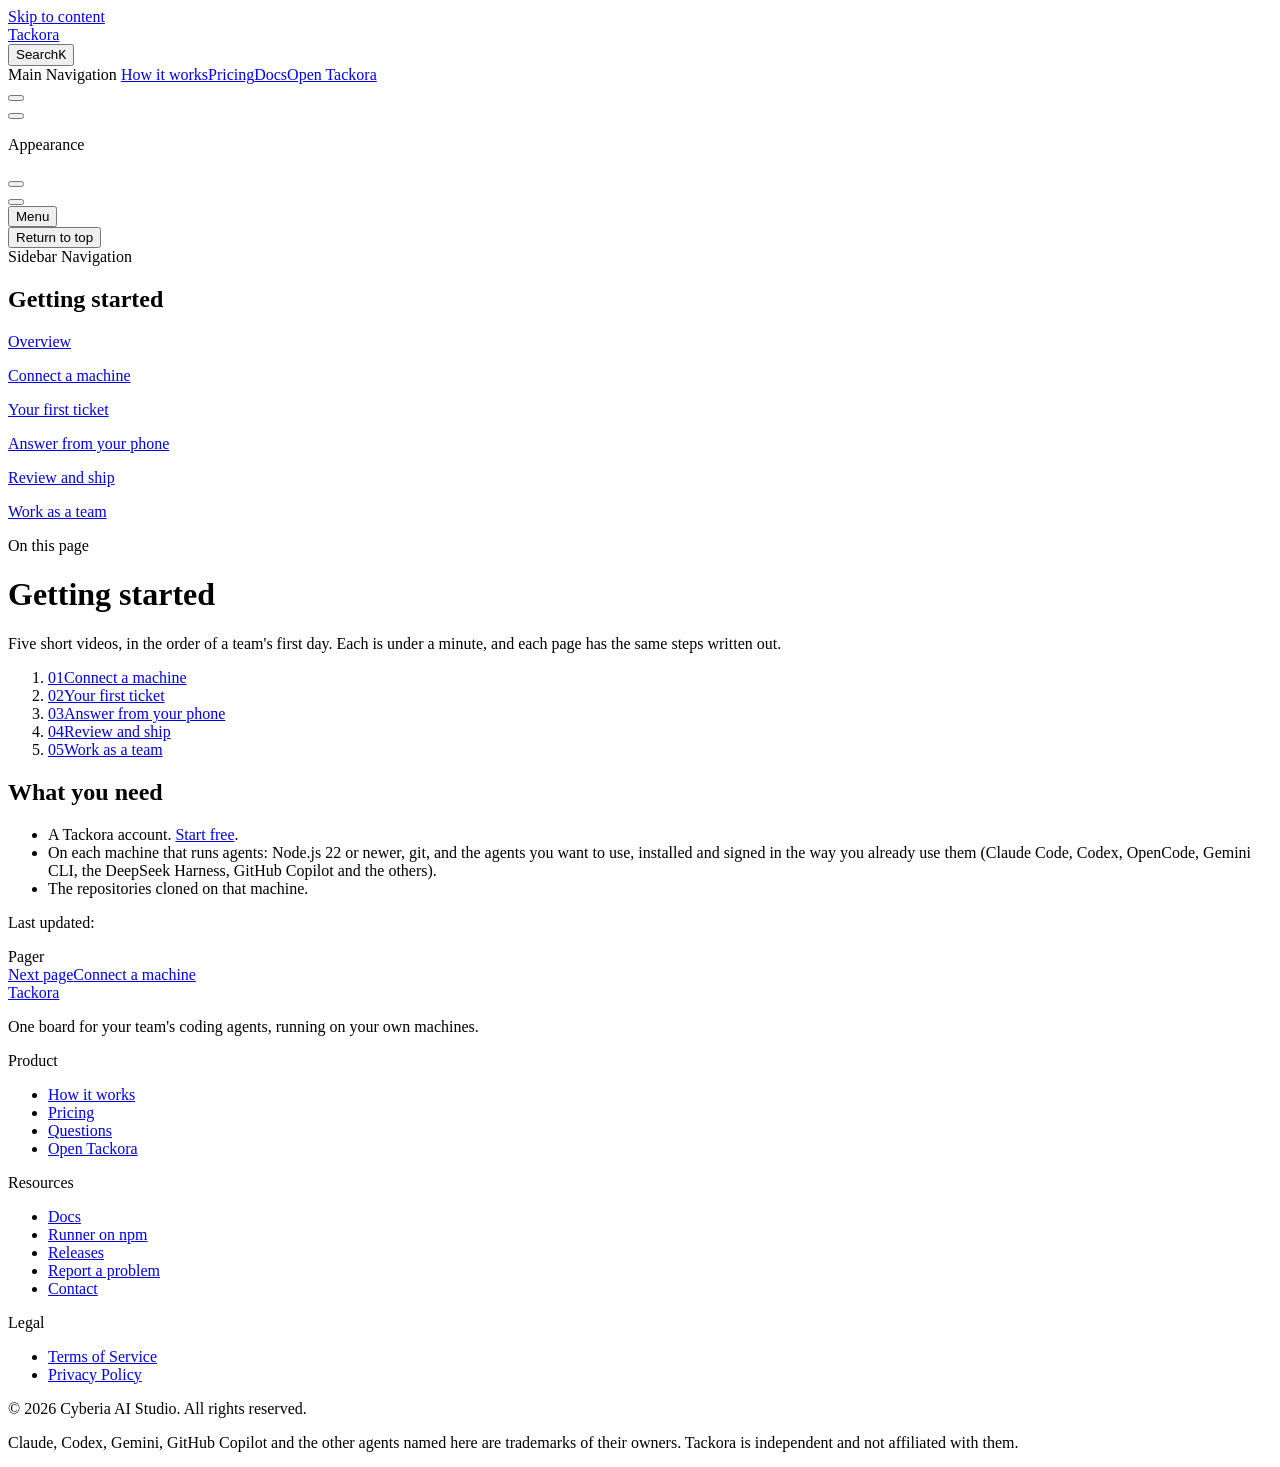
==== guide/index.html @ dfcbeba6 "Deploy website anas1412/tackora-app@27aa689578cef74e523bae3718e1c426dce9d084" ====
<!DOCTYPE html>
<html lang="en-US" dir="ltr">
  <head>
    <meta charset="utf-8">
    <meta name="viewport" content="width=device-width,initial-scale=1">
    <title>Getting started | Tackora</title>
    <meta name="description" content="Five short videos, in the order of a team's first day with Tackora.">
    <meta name="generator" content="VitePress v1.6.4">
    <link rel="preload stylesheet" href="/tackora/assets/style.CcRS1aXj.css" as="style">
    <link rel="preload stylesheet" href="/tackora/vp-icons.css" as="style">
    
    <script type="module" src="/tackora/assets/app.DSseGd0-.js"></script>
    <link rel="preload" href="/tackora/assets/inter-roman-latin.Di8DUHzh.woff2" as="font" type="font/woff2" crossorigin="">
    <link rel="modulepreload" href="/tackora/assets/chunks/theme.djiYjgVk.js">
    <link rel="modulepreload" href="/tackora/assets/chunks/framework.D4CBuebE.js">
    <link rel="modulepreload" href="/tackora/assets/guide_index.md.D-PnYkFM.lean.js">
    <link rel="icon" type="image/svg+xml" href="/tackora/logo.svg">
    <link rel="preconnect" href="https://fonts.googleapis.com">
    <link rel="preconnect" href="https://fonts.gstatic.com" crossorigin="">
    <link rel="stylesheet" href="https://fonts.googleapis.com/css2?family=Archivo:wdth,wght@62..125,400..900&amp;family=Martian+Mono:wdth,wght@75..112.5,400..500&amp;display=swap">
    <meta property="og:title" content="Tackora">
    <meta property="og:description" content="Your team's coding agents on one board: they run on your machines, and you steer them from any device.">
    <meta property="og:image" content="https://anas1412.github.io/tackora/og.png?v=tackora-2">
    <meta property="og:image:width" content="1200">
    <meta property="og:image:height" content="630">
    <meta property="og:url" content="https://anas1412.github.io/tackora/">
    <meta name="twitter:card" content="summary_large_image">
    <script id="check-dark-mode">(()=>{const e=localStorage.getItem("vitepress-theme-appearance")||"dark",a=window.matchMedia("(prefers-color-scheme: dark)").matches;(!e||e==="auto"?a:e==="dark")&&document.documentElement.classList.add("dark")})();</script>
    <script id="check-mac-os">document.documentElement.classList.toggle("mac",/Mac|iPhone|iPod|iPad/i.test(navigator.platform));</script>
  </head>
  <body>
    <div id="app"><div class="Layout" data-v-d8b57b2d><!--[--><!--]--><!--[--><span tabindex="-1" data-v-fcbfc0e0></span><a href="#VPContent" class="VPSkipLink visually-hidden" data-v-fcbfc0e0>Skip to content</a><!--]--><!----><header class="VPNav" data-v-d8b57b2d data-v-7ad780c2><div class="VPNavBar" data-v-7ad780c2 data-v-9fd4d1dd><div class="wrapper" data-v-9fd4d1dd><div class="container" data-v-9fd4d1dd><div class="title" data-v-9fd4d1dd><div class="VPNavBarTitle has-sidebar" data-v-9fd4d1dd data-v-9f43907a><a class="title" href="/tackora/" data-v-9f43907a><!--[--><!--]--><!--[--><img class="VPImage logo" src="/tackora/logo.svg" alt data-v-ab19afbb><!--]--><span data-v-9f43907a>Tackora</span><!--[--><!--]--></a></div></div><div class="content" data-v-9fd4d1dd><div class="content-body" data-v-9fd4d1dd><!--[--><!--]--><div class="VPNavBarSearch search" data-v-9fd4d1dd><!--[--><!----><div id="local-search"><button type="button" class="DocSearch DocSearch-Button" aria-label="Search"><span class="DocSearch-Button-Container"><span class="vp-icon DocSearch-Search-Icon"></span><span class="DocSearch-Button-Placeholder">Search</span></span><span class="DocSearch-Button-Keys"><kbd class="DocSearch-Button-Key"></kbd><kbd class="DocSearch-Button-Key">K</kbd></span></button></div><!--]--></div><nav aria-labelledby="main-nav-aria-label" class="VPNavBarMenu menu" data-v-9fd4d1dd data-v-afb2845e><span id="main-nav-aria-label" class="visually-hidden" data-v-afb2845e> Main Navigation </span><!--[--><!--[--><a class="VPLink link VPNavBarMenuLink" href="/tackora/#how" tabindex="0" data-v-afb2845e data-v-815115f5><!--[--><span data-v-815115f5>How it works</span><!--]--></a><!--]--><!--[--><a class="VPLink link VPNavBarMenuLink" href="/tackora/pricing" tabindex="0" data-v-afb2845e data-v-815115f5><!--[--><span data-v-815115f5>Pricing</span><!--]--></a><!--]--><!--[--><a class="VPLink link VPNavBarMenuLink active" href="/tackora/guide/" tabindex="0" data-v-afb2845e data-v-815115f5><!--[--><span data-v-815115f5>Docs</span><!--]--></a><!--]--><!--[--><a class="VPLink link vp-external-link-icon VPNavBarMenuLink" href="https://server-production-6f84.up.railway.app" target="_blank" rel="noreferrer" tabindex="0" data-v-afb2845e data-v-815115f5><!--[--><span data-v-815115f5>Open Tackora</span><!--]--></a><!--]--><!--]--></nav><!----><div class="VPNavBarAppearance appearance" data-v-9fd4d1dd data-v-3f90c1a5><button class="VPSwitch VPSwitchAppearance" type="button" role="switch" title aria-checked="true" data-v-3f90c1a5 data-v-be9742d9 data-v-b4ccac88><span class="check" data-v-b4ccac88><span class="icon" data-v-b4ccac88><!--[--><span class="vpi-sun sun" data-v-be9742d9></span><span class="vpi-moon moon" data-v-be9742d9></span><!--]--></span></span></button></div><div class="VPSocialLinks VPNavBarSocialLinks social-links" data-v-9fd4d1dd data-v-ef6192dc data-v-e71e869c><!--[--><a class="VPSocialLink no-icon" href="https://github.com/anas1412/tackora" aria-label="github" target="_blank" rel="noopener" data-v-e71e869c data-v-60a9a2d3><span class="vpi-social-github"></span></a><!--]--></div><div class="VPFlyout VPNavBarExtra extra" data-v-9fd4d1dd data-v-f953d92f data-v-bfe7971f><button type="button" class="button" aria-haspopup="true" aria-expanded="false" aria-label="extra navigation" data-v-bfe7971f><span class="vpi-more-horizontal icon" data-v-bfe7971f></span></button><div class="menu" data-v-bfe7971f><div class="VPMenu" data-v-bfe7971f data-v-20ed86d6><!----><!--[--><!--[--><!----><div class="group" data-v-f953d92f><div class="item appearance" data-v-f953d92f><p class="label" data-v-f953d92f>Appearance</p><div class="appearance-action" data-v-f953d92f><button class="VPSwitch VPSwitchAppearance" type="button" role="switch" title aria-checked="true" data-v-f953d92f data-v-be9742d9 data-v-b4ccac88><span class="check" data-v-b4ccac88><span class="icon" data-v-b4ccac88><!--[--><span class="vpi-sun sun" data-v-be9742d9></span><span class="vpi-moon moon" data-v-be9742d9></span><!--]--></span></span></button></div></div></div><div class="group" data-v-f953d92f><div class="item social-links" data-v-f953d92f><div class="VPSocialLinks social-links-list" data-v-f953d92f data-v-e71e869c><!--[--><a class="VPSocialLink no-icon" href="https://github.com/anas1412/tackora" aria-label="github" target="_blank" rel="noopener" data-v-e71e869c data-v-60a9a2d3><span class="vpi-social-github"></span></a><!--]--></div></div></div><!--]--><!--]--></div></div></div><!--[--><!--]--><button type="button" class="VPNavBarHamburger hamburger" aria-label="mobile navigation" aria-expanded="false" aria-controls="VPNavScreen" data-v-9fd4d1dd data-v-6bee1efd><span class="container" data-v-6bee1efd><span class="top" data-v-6bee1efd></span><span class="middle" data-v-6bee1efd></span><span class="bottom" data-v-6bee1efd></span></span></button></div></div></div></div><div class="divider" data-v-9fd4d1dd><div class="divider-line" data-v-9fd4d1dd></div></div></div><!----></header><div class="VPLocalNav has-sidebar empty" data-v-d8b57b2d data-v-2488c25a><div class="container" data-v-2488c25a><button class="menu" aria-expanded="false" aria-controls="VPSidebarNav" data-v-2488c25a><span class="vpi-align-left menu-icon" data-v-2488c25a></span><span class="menu-text" data-v-2488c25a>Menu</span></button><div class="VPLocalNavOutlineDropdown" style="--vp-vh:0px;" data-v-2488c25a data-v-6b867909><button data-v-6b867909>Return to top</button><!----></div></div></div><aside class="VPSidebar" data-v-d8b57b2d data-v-42c4c606><div class="curtain" data-v-42c4c606></div><nav class="nav" id="VPSidebarNav" aria-labelledby="sidebar-aria-label" tabindex="-1" data-v-42c4c606><span class="visually-hidden" id="sidebar-aria-label" data-v-42c4c606> Sidebar Navigation </span><!--[--><!--]--><!--[--><div class="no-transition group" data-v-51288d80><section class="VPSidebarItem level-0 has-active" data-v-51288d80 data-v-0009425e><div class="item" role="button" tabindex="0" data-v-0009425e><div class="indicator" data-v-0009425e></div><h2 class="text" data-v-0009425e>Getting started</h2><!----></div><div class="items" data-v-0009425e><!--[--><div class="VPSidebarItem level-1 is-link" data-v-0009425e><div class="item" data-v-0009425e><div class="indicator" data-v-0009425e></div><a class="VPLink link link" href="/tackora/guide/" data-v-0009425e><!--[--><p class="text" data-v-0009425e>Overview</p><!--]--></a><!----></div><!----></div><div class="VPSidebarItem level-1 is-link" data-v-0009425e><div class="item" data-v-0009425e><div class="indicator" data-v-0009425e></div><a class="VPLink link link" href="/tackora/guide/connect-a-machine" data-v-0009425e><!--[--><p class="text" data-v-0009425e>Connect a machine</p><!--]--></a><!----></div><!----></div><div class="VPSidebarItem level-1 is-link" data-v-0009425e><div class="item" data-v-0009425e><div class="indicator" data-v-0009425e></div><a class="VPLink link link" href="/tackora/guide/your-first-ticket" data-v-0009425e><!--[--><p class="text" data-v-0009425e>Your first ticket</p><!--]--></a><!----></div><!----></div><div class="VPSidebarItem level-1 is-link" data-v-0009425e><div class="item" data-v-0009425e><div class="indicator" data-v-0009425e></div><a class="VPLink link link" href="/tackora/guide/answer-from-your-phone" data-v-0009425e><!--[--><p class="text" data-v-0009425e>Answer from your phone</p><!--]--></a><!----></div><!----></div><div class="VPSidebarItem level-1 is-link" data-v-0009425e><div class="item" data-v-0009425e><div class="indicator" data-v-0009425e></div><a class="VPLink link link" href="/tackora/guide/review-and-ship" data-v-0009425e><!--[--><p class="text" data-v-0009425e>Review and ship</p><!--]--></a><!----></div><!----></div><div class="VPSidebarItem level-1 is-link" data-v-0009425e><div class="item" data-v-0009425e><div class="indicator" data-v-0009425e></div><a class="VPLink link link" href="/tackora/guide/work-as-a-team" data-v-0009425e><!--[--><p class="text" data-v-0009425e>Work as a team</p><!--]--></a><!----></div><!----></div><!--]--></div></section></div><!--]--><!--[--><!--]--></nav></aside><div class="VPContent has-sidebar" id="VPContent" data-v-d8b57b2d data-v-9a6c75ad><div class="VPDoc has-sidebar has-aside" data-v-9a6c75ad data-v-e6f2a212><!--[--><!--]--><div class="container" data-v-e6f2a212><div class="aside" data-v-e6f2a212><div class="aside-curtain" data-v-e6f2a212></div><div class="aside-container" data-v-e6f2a212><div class="aside-content" data-v-e6f2a212><div class="VPDocAside" data-v-e6f2a212 data-v-cb998dce><!--[--><!--]--><!--[--><!--]--><nav aria-labelledby="doc-outline-aria-label" class="VPDocAsideOutline" data-v-cb998dce data-v-f610f197><div class="content" data-v-f610f197><div class="outline-marker" data-v-f610f197></div><div aria-level="2" class="outline-title" id="doc-outline-aria-label" role="heading" data-v-f610f197>On this page</div><ul class="VPDocOutlineItem root" data-v-f610f197 data-v-53c99d69><!--[--><!--]--></ul></div></nav><!--[--><!--]--><div class="spacer" data-v-cb998dce></div><!--[--><!--]--><!----><!--[--><!--]--><!--[--><!--]--></div></div></div></div><div class="content" data-v-e6f2a212><div class="content-container" data-v-e6f2a212><!--[--><!--]--><main class="main" data-v-e6f2a212><div style="position:relative;" class="vp-doc _tackora_guide_" data-v-e6f2a212><div><h1 id="getting-started" tabindex="-1">Getting started <a class="header-anchor" href="#getting-started" aria-label="Permalink to &quot;Getting started&quot;">​</a></h1><p>Five short videos, in the order of a team&#39;s first day. Each is under a minute, and each page has the same steps written out.</p><ol class="grid" data-v-5805a785><!--[--><li data-v-5805a785><a href="/tackora/guide/connect-a-machine" class="card" data-v-5805a785><span class="thumb" data-v-5805a785><img src="/tackora/videos/tutorial-01.jpg" alt="" loading="lazy" data-v-5805a785></span><span class="n" data-v-5805a785>01</span><span class="title" data-v-5805a785>Connect a machine</span></a></li><li data-v-5805a785><a href="/tackora/guide/your-first-ticket" class="card" data-v-5805a785><span class="thumb" data-v-5805a785><img src="/tackora/videos/tutorial-02.jpg" alt="" loading="lazy" data-v-5805a785></span><span class="n" data-v-5805a785>02</span><span class="title" data-v-5805a785>Your first ticket</span></a></li><li data-v-5805a785><a href="/tackora/guide/answer-from-your-phone" class="card" data-v-5805a785><span class="thumb" data-v-5805a785><img src="/tackora/videos/tutorial-03.jpg" alt="" loading="lazy" data-v-5805a785></span><span class="n" data-v-5805a785>03</span><span class="title" data-v-5805a785>Answer from your phone</span></a></li><li data-v-5805a785><a href="/tackora/guide/review-and-ship" class="card" data-v-5805a785><span class="thumb" data-v-5805a785><img src="/tackora/videos/tutorial-04.jpg" alt="" loading="lazy" data-v-5805a785></span><span class="n" data-v-5805a785>04</span><span class="title" data-v-5805a785>Review and ship</span></a></li><li data-v-5805a785><a href="/tackora/guide/work-as-a-team" class="card" data-v-5805a785><span class="thumb" data-v-5805a785><img src="/tackora/videos/tutorial-05.jpg" alt="" loading="lazy" data-v-5805a785></span><span class="n" data-v-5805a785>05</span><span class="title" data-v-5805a785>Work as a team</span></a></li><!--]--></ol><h2 id="what-you-need" tabindex="-1">What you need <a class="header-anchor" href="#what-you-need" aria-label="Permalink to &quot;What you need&quot;">​</a></h2><ul><li>A Tackora account. <a href="https://server-production-6f84.up.railway.app" target="_blank" rel="noreferrer">Start free</a>.</li><li>On each machine that runs agents: Node.js 22 or newer, git, and the agents you want to use, installed and signed in the way you already use them (Claude Code, Codex, OpenCode, Gemini CLI, the DeepSeek Harness, GitHub Copilot and the others).</li><li>The repositories cloned on that machine.</li></ul></div></div></main><footer class="VPDocFooter" data-v-e6f2a212 data-v-1bcd8184><!--[--><!--]--><div class="edit-info" data-v-1bcd8184><!----><div class="last-updated" data-v-1bcd8184><p class="VPLastUpdated" data-v-1bcd8184 data-v-1bb0c8a8>Last updated: <time datetime="2026-10-01T21:26:22.000Z" data-v-1bb0c8a8></time></p></div></div><nav class="prev-next" aria-labelledby="doc-footer-aria-label" data-v-1bcd8184><span class="visually-hidden" id="doc-footer-aria-label" data-v-1bcd8184>Pager</span><div class="pager" data-v-1bcd8184><!----></div><div class="pager" data-v-1bcd8184><a class="VPLink link pager-link next" href="/tackora/guide/connect-a-machine" data-v-1bcd8184><!--[--><span class="desc" data-v-1bcd8184>Next page</span><span class="title" data-v-1bcd8184>Connect a machine</span><!--]--></a></div></nav></footer><!--[--><!--]--></div></div></div><!--[--><!--]--></div></div><!----><!--[--><footer class="site-footer" data-v-57097694><div class="inner" data-v-57097694><div class="brand" data-v-57097694><a href="/tackora/" class="mark" data-v-57097694><img src="/tackora/logo.svg" alt="" data-v-57097694>Tackora</a><p data-v-57097694>One board for your team&#39;s coding agents, running on your own machines.</p></div><!--[--><nav aria-label="Product" data-v-57097694><p class="col-title" data-v-57097694>Product</p><ul data-v-57097694><!--[--><li data-v-57097694><a href="/tackora/#how" data-v-57097694>How it works</a></li><li data-v-57097694><a href="/tackora/pricing" data-v-57097694>Pricing</a></li><li data-v-57097694><a href="/tackora/#faq" data-v-57097694>Questions</a></li><li data-v-57097694><a href="https://server-production-6f84.up.railway.app" data-v-57097694>Open Tackora</a></li><!--]--></ul></nav><nav aria-label="Resources" data-v-57097694><p class="col-title" data-v-57097694>Resources</p><ul data-v-57097694><!--[--><li data-v-57097694><a href="/tackora/guide/" data-v-57097694>Docs</a></li><li data-v-57097694><a href="https://www.npmjs.com/package/tackora" data-v-57097694>Runner on npm</a></li><li data-v-57097694><a href="https://github.com/anas1412/tackora/releases" data-v-57097694>Releases</a></li><li data-v-57097694><a href="https://github.com/anas1412/tackora/issues" data-v-57097694>Report a problem</a></li><li data-v-57097694><a href="mailto:anas.bassoumi@gmail.com" data-v-57097694>Contact</a></li><!--]--></ul></nav><nav aria-label="Legal" data-v-57097694><p class="col-title" data-v-57097694>Legal</p><ul data-v-57097694><!--[--><li data-v-57097694><a href="/tackora/terms" data-v-57097694>Terms of Service</a></li><li data-v-57097694><a href="/tackora/privacy" data-v-57097694>Privacy Policy</a></li><!--]--></ul></nav><!--]--></div><div class="base" data-v-57097694><p data-v-57097694>© 2026 Cyberia AI Studio. All rights reserved.</p><p data-v-57097694>Claude, Codex, Gemini, GitHub Copilot and the other agents named here are trademarks of their owners. Tackora is independent and not affiliated with them.</p></div></footer><!--]--></div></div>
    <script>window.__VP_HASH_MAP__=JSON.parse("{\"guide_answer-from-your-phone.md\":\"BXOqS5GV\",\"guide_connect-a-machine.md\":\"BmU5PNQI\",\"guide_index.md\":\"D-PnYkFM\",\"guide_review-and-ship.md\":\"DNhOoxtt\",\"guide_work-as-a-team.md\":\"B-E5Or2U\",\"guide_your-first-ticket.md\":\"d8RbWpAM\",\"index.md\":\"gL1BYk1f\",\"pricing.md\":\"D3zvXdRy\",\"privacy.md\":\"_g6pRQpO\",\"terms.md\":\"1ncznizW\"}");window.__VP_SITE_DATA__=JSON.parse("{\"lang\":\"en-US\",\"dir\":\"ltr\",\"title\":\"Tackora\",\"description\":\"Your team's coding agents on one board: they run on your machines, and you steer them from any device.\",\"base\":\"/tackora/\",\"head\":[],\"router\":{\"prefetchLinks\":true},\"appearance\":\"dark\",\"themeConfig\":{\"logo\":\"/logo.svg\",\"nav\":[{\"text\":\"How it works\",\"link\":\"/#how\"},{\"text\":\"Pricing\",\"link\":\"/pricing\"},{\"text\":\"Docs\",\"link\":\"/guide/\",\"activeMatch\":\"/guide/\"},{\"text\":\"Open Tackora\",\"link\":\"https://server-production-6f84.up.railway.app\"}],\"sidebar\":{\"/guide/\":[{\"text\":\"Getting started\",\"items\":[{\"text\":\"Overview\",\"link\":\"/guide/\"},{\"text\":\"Connect a machine\",\"link\":\"/guide/connect-a-machine\"},{\"text\":\"Your first ticket\",\"link\":\"/guide/your-first-ticket\"},{\"text\":\"Answer from your phone\",\"link\":\"/guide/answer-from-your-phone\"},{\"text\":\"Review and ship\",\"link\":\"/guide/review-and-ship\"},{\"text\":\"Work as a team\",\"link\":\"/guide/work-as-a-team\"}]}]},\"socialLinks\":[{\"icon\":\"github\",\"link\":\"https://github.com/anas1412/tackora\"}],\"search\":{\"provider\":\"local\"}},\"locales\":{},\"scrollOffset\":134,\"cleanUrls\":true}");</script>
    
  </body>
</html>
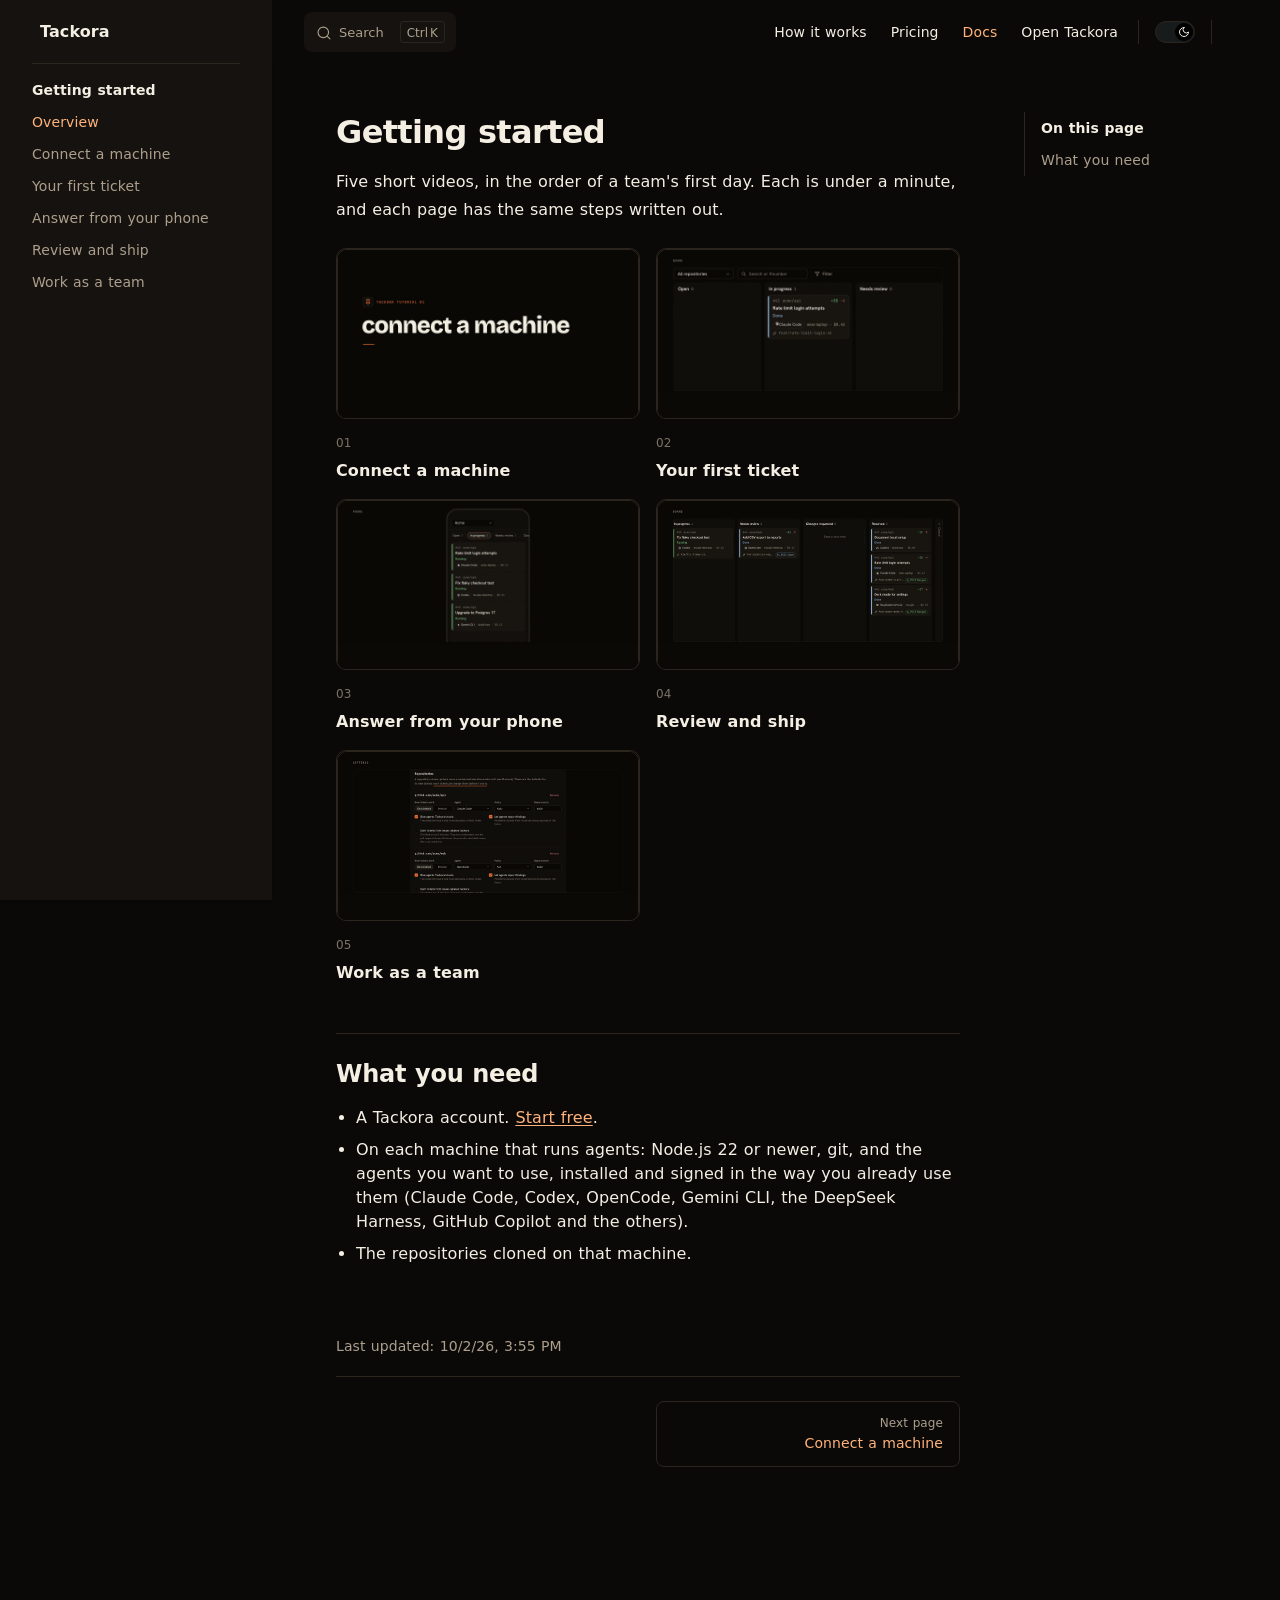
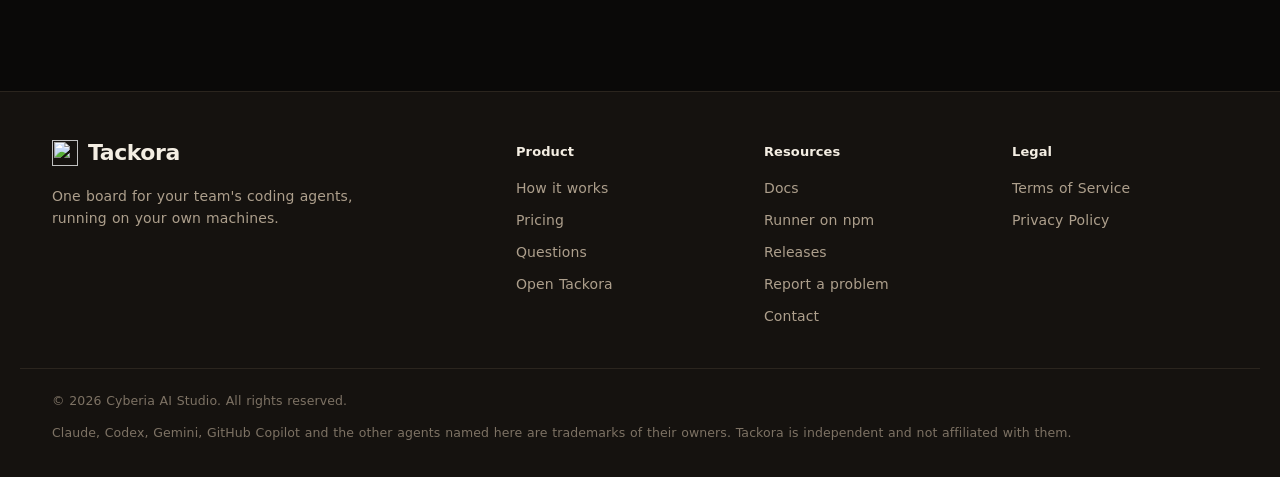
==== commit 3d90529e: "Deploy website anas1412/tackora-app@98311ece1370cd5d3ef3c99f70d345e4f3fbccdc" ====
--- a/guide/index.html
+++ b/guide/index.html
@@ -6,31 +6,31 @@
     <title>Getting started | Tackora</title>
     <meta name="description" content="Five short videos, in the order of a team's first day with Tackora.">
     <meta name="generator" content="VitePress v1.6.4">
-    <link rel="preload stylesheet" href="/tackora/assets/style.CcRS1aXj.css" as="style">
-    <link rel="preload stylesheet" href="/tackora/vp-icons.css" as="style">
+    <link rel="preload stylesheet" href="/assets/style.C6puS8rH.css" as="style">
+    <link rel="preload stylesheet" href="/vp-icons.css" as="style">
     
-    <script type="module" src="/tackora/assets/app.DSseGd0-.js"></script>
-    <link rel="preload" href="/tackora/assets/inter-roman-latin.Di8DUHzh.woff2" as="font" type="font/woff2" crossorigin="">
-    <link rel="modulepreload" href="/tackora/assets/chunks/theme.djiYjgVk.js">
-    <link rel="modulepreload" href="/tackora/assets/chunks/framework.D4CBuebE.js">
-    <link rel="modulepreload" href="/tackora/assets/guide_index.md.D-PnYkFM.lean.js">
-    <link rel="icon" type="image/svg+xml" href="/tackora/logo.svg">
+    <script type="module" src="/assets/app.BllyU_TS.js"></script>
+    <link rel="preload" href="/assets/inter-roman-latin.Di8DUHzh.woff2" as="font" type="font/woff2" crossorigin="">
+    <link rel="modulepreload" href="/assets/chunks/theme.QdN9Nldn.js">
+    <link rel="modulepreload" href="/assets/chunks/framework.Dx82uCjM.js">
+    <link rel="modulepreload" href="/assets/guide_index.md.B3Ezaj6h.lean.js">
+    <link rel="icon" type="image/svg+xml" href="/logo.svg">
     <link rel="preconnect" href="https://fonts.googleapis.com">
     <link rel="preconnect" href="https://fonts.gstatic.com" crossorigin="">
     <link rel="stylesheet" href="https://fonts.googleapis.com/css2?family=Archivo:wdth,wght@62..125,400..900&amp;family=Martian+Mono:wdth,wght@75..112.5,400..500&amp;display=swap">
     <meta property="og:title" content="Tackora">
     <meta property="og:description" content="Your team's coding agents on one board: they run on your machines, and you steer them from any device.">
-    <meta property="og:image" content="https://anas1412.github.io/tackora/og.png?v=tackora-2">
+    <meta property="og:image" content="https://server-production-6f84.up.railway.app/og.png?v=tackora-2">
     <meta property="og:image:width" content="1200">
     <meta property="og:image:height" content="630">
-    <meta property="og:url" content="https://anas1412.github.io/tackora/">
+    <meta property="og:url" content="https://server-production-6f84.up.railway.app/">
     <meta name="twitter:card" content="summary_large_image">
     <script id="check-dark-mode">(()=>{const e=localStorage.getItem("vitepress-theme-appearance")||"dark",a=window.matchMedia("(prefers-color-scheme: dark)").matches;(!e||e==="auto"?a:e==="dark")&&document.documentElement.classList.add("dark")})();</script>
     <script id="check-mac-os">document.documentElement.classList.toggle("mac",/Mac|iPhone|iPod|iPad/i.test(navigator.platform));</script>
   </head>
   <body>
-    <div id="app"><div class="Layout" data-v-d8b57b2d><!--[--><!--]--><!--[--><span tabindex="-1" data-v-fcbfc0e0></span><a href="#VPContent" class="VPSkipLink visually-hidden" data-v-fcbfc0e0>Skip to content</a><!--]--><!----><header class="VPNav" data-v-d8b57b2d data-v-7ad780c2><div class="VPNavBar" data-v-7ad780c2 data-v-9fd4d1dd><div class="wrapper" data-v-9fd4d1dd><div class="container" data-v-9fd4d1dd><div class="title" data-v-9fd4d1dd><div class="VPNavBarTitle has-sidebar" data-v-9fd4d1dd data-v-9f43907a><a class="title" href="/tackora/" data-v-9f43907a><!--[--><!--]--><!--[--><img class="VPImage logo" src="/tackora/logo.svg" alt data-v-ab19afbb><!--]--><span data-v-9f43907a>Tackora</span><!--[--><!--]--></a></div></div><div class="content" data-v-9fd4d1dd><div class="content-body" data-v-9fd4d1dd><!--[--><!--]--><div class="VPNavBarSearch search" data-v-9fd4d1dd><!--[--><!----><div id="local-search"><button type="button" class="DocSearch DocSearch-Button" aria-label="Search"><span class="DocSearch-Button-Container"><span class="vp-icon DocSearch-Search-Icon"></span><span class="DocSearch-Button-Placeholder">Search</span></span><span class="DocSearch-Button-Keys"><kbd class="DocSearch-Button-Key"></kbd><kbd class="DocSearch-Button-Key">K</kbd></span></button></div><!--]--></div><nav aria-labelledby="main-nav-aria-label" class="VPNavBarMenu menu" data-v-9fd4d1dd data-v-afb2845e><span id="main-nav-aria-label" class="visually-hidden" data-v-afb2845e> Main Navigation </span><!--[--><!--[--><a class="VPLink link VPNavBarMenuLink" href="/tackora/#how" tabindex="0" data-v-afb2845e data-v-815115f5><!--[--><span data-v-815115f5>How it works</span><!--]--></a><!--]--><!--[--><a class="VPLink link VPNavBarMenuLink" href="/tackora/pricing" tabindex="0" data-v-afb2845e data-v-815115f5><!--[--><span data-v-815115f5>Pricing</span><!--]--></a><!--]--><!--[--><a class="VPLink link VPNavBarMenuLink active" href="/tackora/guide/" tabindex="0" data-v-afb2845e data-v-815115f5><!--[--><span data-v-815115f5>Docs</span><!--]--></a><!--]--><!--[--><a class="VPLink link vp-external-link-icon VPNavBarMenuLink" href="https://server-production-6f84.up.railway.app" target="_blank" rel="noreferrer" tabindex="0" data-v-afb2845e data-v-815115f5><!--[--><span data-v-815115f5>Open Tackora</span><!--]--></a><!--]--><!--]--></nav><!----><div class="VPNavBarAppearance appearance" data-v-9fd4d1dd data-v-3f90c1a5><button class="VPSwitch VPSwitchAppearance" type="button" role="switch" title aria-checked="true" data-v-3f90c1a5 data-v-be9742d9 data-v-b4ccac88><span class="check" data-v-b4ccac88><span class="icon" data-v-b4ccac88><!--[--><span class="vpi-sun sun" data-v-be9742d9></span><span class="vpi-moon moon" data-v-be9742d9></span><!--]--></span></span></button></div><div class="VPSocialLinks VPNavBarSocialLinks social-links" data-v-9fd4d1dd data-v-ef6192dc data-v-e71e869c><!--[--><a class="VPSocialLink no-icon" href="https://github.com/anas1412/tackora" aria-label="github" target="_blank" rel="noopener" data-v-e71e869c data-v-60a9a2d3><span class="vpi-social-github"></span></a><!--]--></div><div class="VPFlyout VPNavBarExtra extra" data-v-9fd4d1dd data-v-f953d92f data-v-bfe7971f><button type="button" class="button" aria-haspopup="true" aria-expanded="false" aria-label="extra navigation" data-v-bfe7971f><span class="vpi-more-horizontal icon" data-v-bfe7971f></span></button><div class="menu" data-v-bfe7971f><div class="VPMenu" data-v-bfe7971f data-v-20ed86d6><!----><!--[--><!--[--><!----><div class="group" data-v-f953d92f><div class="item appearance" data-v-f953d92f><p class="label" data-v-f953d92f>Appearance</p><div class="appearance-action" data-v-f953d92f><button class="VPSwitch VPSwitchAppearance" type="button" role="switch" title aria-checked="true" data-v-f953d92f data-v-be9742d9 data-v-b4ccac88><span class="check" data-v-b4ccac88><span class="icon" data-v-b4ccac88><!--[--><span class="vpi-sun sun" data-v-be9742d9></span><span class="vpi-moon moon" data-v-be9742d9></span><!--]--></span></span></button></div></div></div><div class="group" data-v-f953d92f><div class="item social-links" data-v-f953d92f><div class="VPSocialLinks social-links-list" data-v-f953d92f data-v-e71e869c><!--[--><a class="VPSocialLink no-icon" href="https://github.com/anas1412/tackora" aria-label="github" target="_blank" rel="noopener" data-v-e71e869c data-v-60a9a2d3><span class="vpi-social-github"></span></a><!--]--></div></div></div><!--]--><!--]--></div></div></div><!--[--><!--]--><button type="button" class="VPNavBarHamburger hamburger" aria-label="mobile navigation" aria-expanded="false" aria-controls="VPNavScreen" data-v-9fd4d1dd data-v-6bee1efd><span class="container" data-v-6bee1efd><span class="top" data-v-6bee1efd></span><span class="middle" data-v-6bee1efd></span><span class="bottom" data-v-6bee1efd></span></span></button></div></div></div></div><div class="divider" data-v-9fd4d1dd><div class="divider-line" data-v-9fd4d1dd></div></div></div><!----></header><div class="VPLocalNav has-sidebar empty" data-v-d8b57b2d data-v-2488c25a><div class="container" data-v-2488c25a><button class="menu" aria-expanded="false" aria-controls="VPSidebarNav" data-v-2488c25a><span class="vpi-align-left menu-icon" data-v-2488c25a></span><span class="menu-text" data-v-2488c25a>Menu</span></button><div class="VPLocalNavOutlineDropdown" style="--vp-vh:0px;" data-v-2488c25a data-v-6b867909><button data-v-6b867909>Return to top</button><!----></div></div></div><aside class="VPSidebar" data-v-d8b57b2d data-v-42c4c606><div class="curtain" data-v-42c4c606></div><nav class="nav" id="VPSidebarNav" aria-labelledby="sidebar-aria-label" tabindex="-1" data-v-42c4c606><span class="visually-hidden" id="sidebar-aria-label" data-v-42c4c606> Sidebar Navigation </span><!--[--><!--]--><!--[--><div class="no-transition group" data-v-51288d80><section class="VPSidebarItem level-0 has-active" data-v-51288d80 data-v-0009425e><div class="item" role="button" tabindex="0" data-v-0009425e><div class="indicator" data-v-0009425e></div><h2 class="text" data-v-0009425e>Getting started</h2><!----></div><div class="items" data-v-0009425e><!--[--><div class="VPSidebarItem level-1 is-link" data-v-0009425e><div class="item" data-v-0009425e><div class="indicator" data-v-0009425e></div><a class="VPLink link link" href="/tackora/guide/" data-v-0009425e><!--[--><p class="text" data-v-0009425e>Overview</p><!--]--></a><!----></div><!----></div><div class="VPSidebarItem level-1 is-link" data-v-0009425e><div class="item" data-v-0009425e><div class="indicator" data-v-0009425e></div><a class="VPLink link link" href="/tackora/guide/connect-a-machine" data-v-0009425e><!--[--><p class="text" data-v-0009425e>Connect a machine</p><!--]--></a><!----></div><!----></div><div class="VPSidebarItem level-1 is-link" data-v-0009425e><div class="item" data-v-0009425e><div class="indicator" data-v-0009425e></div><a class="VPLink link link" href="/tackora/guide/your-first-ticket" data-v-0009425e><!--[--><p class="text" data-v-0009425e>Your first ticket</p><!--]--></a><!----></div><!----></div><div class="VPSidebarItem level-1 is-link" data-v-0009425e><div class="item" data-v-0009425e><div class="indicator" data-v-0009425e></div><a class="VPLink link link" href="/tackora/guide/answer-from-your-phone" data-v-0009425e><!--[--><p class="text" data-v-0009425e>Answer from your phone</p><!--]--></a><!----></div><!----></div><div class="VPSidebarItem level-1 is-link" data-v-0009425e><div class="item" data-v-0009425e><div class="indicator" data-v-0009425e></div><a class="VPLink link link" href="/tackora/guide/review-and-ship" data-v-0009425e><!--[--><p class="text" data-v-0009425e>Review and ship</p><!--]--></a><!----></div><!----></div><div class="VPSidebarItem level-1 is-link" data-v-0009425e><div class="item" data-v-0009425e><div class="indicator" data-v-0009425e></div><a class="VPLink link link" href="/tackora/guide/work-as-a-team" data-v-0009425e><!--[--><p class="text" data-v-0009425e>Work as a team</p><!--]--></a><!----></div><!----></div><!--]--></div></section></div><!--]--><!--[--><!--]--></nav></aside><div class="VPContent has-sidebar" id="VPContent" data-v-d8b57b2d data-v-9a6c75ad><div class="VPDoc has-sidebar has-aside" data-v-9a6c75ad data-v-e6f2a212><!--[--><!--]--><div class="container" data-v-e6f2a212><div class="aside" data-v-e6f2a212><div class="aside-curtain" data-v-e6f2a212></div><div class="aside-container" data-v-e6f2a212><div class="aside-content" data-v-e6f2a212><div class="VPDocAside" data-v-e6f2a212 data-v-cb998dce><!--[--><!--]--><!--[--><!--]--><nav aria-labelledby="doc-outline-aria-label" class="VPDocAsideOutline" data-v-cb998dce data-v-f610f197><div class="content" data-v-f610f197><div class="outline-marker" data-v-f610f197></div><div aria-level="2" class="outline-title" id="doc-outline-aria-label" role="heading" data-v-f610f197>On this page</div><ul class="VPDocOutlineItem root" data-v-f610f197 data-v-53c99d69><!--[--><!--]--></ul></div></nav><!--[--><!--]--><div class="spacer" data-v-cb998dce></div><!--[--><!--]--><!----><!--[--><!--]--><!--[--><!--]--></div></div></div></div><div class="content" data-v-e6f2a212><div class="content-container" data-v-e6f2a212><!--[--><!--]--><main class="main" data-v-e6f2a212><div style="position:relative;" class="vp-doc _tackora_guide_" data-v-e6f2a212><div><h1 id="getting-started" tabindex="-1">Getting started <a class="header-anchor" href="#getting-started" aria-label="Permalink to &quot;Getting started&quot;">​</a></h1><p>Five short videos, in the order of a team&#39;s first day. Each is under a minute, and each page has the same steps written out.</p><ol class="grid" data-v-5805a785><!--[--><li data-v-5805a785><a href="/tackora/guide/connect-a-machine" class="card" data-v-5805a785><span class="thumb" data-v-5805a785><img src="/tackora/videos/tutorial-01.jpg" alt="" loading="lazy" data-v-5805a785></span><span class="n" data-v-5805a785>01</span><span class="title" data-v-5805a785>Connect a machine</span></a></li><li data-v-5805a785><a href="/tackora/guide/your-first-ticket" class="card" data-v-5805a785><span class="thumb" data-v-5805a785><img src="/tackora/videos/tutorial-02.jpg" alt="" loading="lazy" data-v-5805a785></span><span class="n" data-v-5805a785>02</span><span class="title" data-v-5805a785>Your first ticket</span></a></li><li data-v-5805a785><a href="/tackora/guide/answer-from-your-phone" class="card" data-v-5805a785><span class="thumb" data-v-5805a785><img src="/tackora/videos/tutorial-03.jpg" alt="" loading="lazy" data-v-5805a785></span><span class="n" data-v-5805a785>03</span><span class="title" data-v-5805a785>Answer from your phone</span></a></li><li data-v-5805a785><a href="/tackora/guide/review-and-ship" class="card" data-v-5805a785><span class="thumb" data-v-5805a785><img src="/tackora/videos/tutorial-04.jpg" alt="" loading="lazy" data-v-5805a785></span><span class="n" data-v-5805a785>04</span><span class="title" data-v-5805a785>Review and ship</span></a></li><li data-v-5805a785><a href="/tackora/guide/work-as-a-team" class="card" data-v-5805a785><span class="thumb" data-v-5805a785><img src="/tackora/videos/tutorial-05.jpg" alt="" loading="lazy" data-v-5805a785></span><span class="n" data-v-5805a785>05</span><span class="title" data-v-5805a785>Work as a team</span></a></li><!--]--></ol><h2 id="what-you-need" tabindex="-1">What you need <a class="header-anchor" href="#what-you-need" aria-label="Permalink to &quot;What you need&quot;">​</a></h2><ul><li>A Tackora account. <a href="https://server-production-6f84.up.railway.app" target="_blank" rel="noreferrer">Start free</a>.</li><li>On each machine that runs agents: Node.js 22 or newer, git, and the agents you want to use, installed and signed in the way you already use them (Claude Code, Codex, OpenCode, Gemini CLI, the DeepSeek Harness, GitHub Copilot and the others).</li><li>The repositories cloned on that machine.</li></ul></div></div></main><footer class="VPDocFooter" data-v-e6f2a212 data-v-1bcd8184><!--[--><!--]--><div class="edit-info" data-v-1bcd8184><!----><div class="last-updated" data-v-1bcd8184><p class="VPLastUpdated" data-v-1bcd8184 data-v-1bb0c8a8>Last updated: <time datetime="2026-10-01T21:26:22.000Z" data-v-1bb0c8a8></time></p></div></div><nav class="prev-next" aria-labelledby="doc-footer-aria-label" data-v-1bcd8184><span class="visually-hidden" id="doc-footer-aria-label" data-v-1bcd8184>Pager</span><div class="pager" data-v-1bcd8184><!----></div><div class="pager" data-v-1bcd8184><a class="VPLink link pager-link next" href="/tackora/guide/connect-a-machine" data-v-1bcd8184><!--[--><span class="desc" data-v-1bcd8184>Next page</span><span class="title" data-v-1bcd8184>Connect a machine</span><!--]--></a></div></nav></footer><!--[--><!--]--></div></div></div><!--[--><!--]--></div></div><!----><!--[--><footer class="site-footer" data-v-57097694><div class="inner" data-v-57097694><div class="brand" data-v-57097694><a href="/tackora/" class="mark" data-v-57097694><img src="/tackora/logo.svg" alt="" data-v-57097694>Tackora</a><p data-v-57097694>One board for your team&#39;s coding agents, running on your own machines.</p></div><!--[--><nav aria-label="Product" data-v-57097694><p class="col-title" data-v-57097694>Product</p><ul data-v-57097694><!--[--><li data-v-57097694><a href="/tackora/#how" data-v-57097694>How it works</a></li><li data-v-57097694><a href="/tackora/pricing" data-v-57097694>Pricing</a></li><li data-v-57097694><a href="/tackora/#faq" data-v-57097694>Questions</a></li><li data-v-57097694><a href="https://server-production-6f84.up.railway.app" data-v-57097694>Open Tackora</a></li><!--]--></ul></nav><nav aria-label="Resources" data-v-57097694><p class="col-title" data-v-57097694>Resources</p><ul data-v-57097694><!--[--><li data-v-57097694><a href="/tackora/guide/" data-v-57097694>Docs</a></li><li data-v-57097694><a href="https://www.npmjs.com/package/tackora" data-v-57097694>Runner on npm</a></li><li data-v-57097694><a href="https://github.com/anas1412/tackora/releases" data-v-57097694>Releases</a></li><li data-v-57097694><a href="https://github.com/anas1412/tackora/issues" data-v-57097694>Report a problem</a></li><li data-v-57097694><a href="mailto:anas.bassoumi@gmail.com" data-v-57097694>Contact</a></li><!--]--></ul></nav><nav aria-label="Legal" data-v-57097694><p class="col-title" data-v-57097694>Legal</p><ul data-v-57097694><!--[--><li data-v-57097694><a href="/tackora/terms" data-v-57097694>Terms of Service</a></li><li data-v-57097694><a href="/tackora/privacy" data-v-57097694>Privacy Policy</a></li><!--]--></ul></nav><!--]--></div><div class="base" data-v-57097694><p data-v-57097694>© 2026 Cyberia AI Studio. All rights reserved.</p><p data-v-57097694>Claude, Codex, Gemini, GitHub Copilot and the other agents named here are trademarks of their owners. Tackora is independent and not affiliated with them.</p></div></footer><!--]--></div></div>
-    <script>window.__VP_HASH_MAP__=JSON.parse("{\"guide_answer-from-your-phone.md\":\"BXOqS5GV\",\"guide_connect-a-machine.md\":\"BmU5PNQI\",\"guide_index.md\":\"D-PnYkFM\",\"guide_review-and-ship.md\":\"DNhOoxtt\",\"guide_work-as-a-team.md\":\"B-E5Or2U\",\"guide_your-first-ticket.md\":\"d8RbWpAM\",\"index.md\":\"gL1BYk1f\",\"pricing.md\":\"D3zvXdRy\",\"privacy.md\":\"_g6pRQpO\",\"terms.md\":\"1ncznizW\"}");window.__VP_SITE_DATA__=JSON.parse("{\"lang\":\"en-US\",\"dir\":\"ltr\",\"title\":\"Tackora\",\"description\":\"Your team's coding agents on one board: they run on your machines, and you steer them from any device.\",\"base\":\"/tackora/\",\"head\":[],\"router\":{\"prefetchLinks\":true},\"appearance\":\"dark\",\"themeConfig\":{\"logo\":\"/logo.svg\",\"nav\":[{\"text\":\"How it works\",\"link\":\"/#how\"},{\"text\":\"Pricing\",\"link\":\"/pricing\"},{\"text\":\"Docs\",\"link\":\"/guide/\",\"activeMatch\":\"/guide/\"},{\"text\":\"Open Tackora\",\"link\":\"https://server-production-6f84.up.railway.app\"}],\"sidebar\":{\"/guide/\":[{\"text\":\"Getting started\",\"items\":[{\"text\":\"Overview\",\"link\":\"/guide/\"},{\"text\":\"Connect a machine\",\"link\":\"/guide/connect-a-machine\"},{\"text\":\"Your first ticket\",\"link\":\"/guide/your-first-ticket\"},{\"text\":\"Answer from your phone\",\"link\":\"/guide/answer-from-your-phone\"},{\"text\":\"Review and ship\",\"link\":\"/guide/review-and-ship\"},{\"text\":\"Work as a team\",\"link\":\"/guide/work-as-a-team\"}]}]},\"socialLinks\":[{\"icon\":\"github\",\"link\":\"https://github.com/anas1412/tackora\"}],\"search\":{\"provider\":\"local\"}},\"locales\":{},\"scrollOffset\":134,\"cleanUrls\":true}");</script>
+    <div id="app"><div class="Layout" data-v-d8b57b2d><!--[--><!--]--><!--[--><span tabindex="-1" data-v-fcbfc0e0></span><a href="#VPContent" class="VPSkipLink visually-hidden" data-v-fcbfc0e0>Skip to content</a><!--]--><!----><header class="VPNav" data-v-d8b57b2d data-v-7ad780c2><div class="VPNavBar" data-v-7ad780c2 data-v-9fd4d1dd><div class="wrapper" data-v-9fd4d1dd><div class="container" data-v-9fd4d1dd><div class="title" data-v-9fd4d1dd><div class="VPNavBarTitle has-sidebar" data-v-9fd4d1dd data-v-9f43907a><a class="title" href="/" data-v-9f43907a><!--[--><!--]--><!--[--><img class="VPImage logo" src="/logo.svg" alt data-v-ab19afbb><!--]--><span data-v-9f43907a>Tackora</span><!--[--><!--]--></a></div></div><div class="content" data-v-9fd4d1dd><div class="content-body" data-v-9fd4d1dd><!--[--><!--]--><div class="VPNavBarSearch search" data-v-9fd4d1dd><!--[--><!----><div id="local-search"><button type="button" class="DocSearch DocSearch-Button" aria-label="Search"><span class="DocSearch-Button-Container"><span class="vp-icon DocSearch-Search-Icon"></span><span class="DocSearch-Button-Placeholder">Search</span></span><span class="DocSearch-Button-Keys"><kbd class="DocSearch-Button-Key"></kbd><kbd class="DocSearch-Button-Key">K</kbd></span></button></div><!--]--></div><nav aria-labelledby="main-nav-aria-label" class="VPNavBarMenu menu" data-v-9fd4d1dd data-v-afb2845e><span id="main-nav-aria-label" class="visually-hidden" data-v-afb2845e> Main Navigation </span><!--[--><!--[--><a class="VPLink link VPNavBarMenuLink" href="/#how" tabindex="0" data-v-afb2845e data-v-815115f5><!--[--><span data-v-815115f5>How it works</span><!--]--></a><!--]--><!--[--><a class="VPLink link VPNavBarMenuLink" href="/pricing" tabindex="0" data-v-afb2845e data-v-815115f5><!--[--><span data-v-815115f5>Pricing</span><!--]--></a><!--]--><!--[--><a class="VPLink link VPNavBarMenuLink active" href="/guide/" tabindex="0" data-v-afb2845e data-v-815115f5><!--[--><span data-v-815115f5>Docs</span><!--]--></a><!--]--><!--[--><a class="VPLink link VPNavBarMenuLink" href="/app" target="_self" tabindex="0" data-v-afb2845e data-v-815115f5><!--[--><span data-v-815115f5>Open Tackora</span><!--]--></a><!--]--><!--]--></nav><!----><div class="VPNavBarAppearance appearance" data-v-9fd4d1dd data-v-3f90c1a5><button class="VPSwitch VPSwitchAppearance" type="button" role="switch" title aria-checked="true" data-v-3f90c1a5 data-v-be9742d9 data-v-b4ccac88><span class="check" data-v-b4ccac88><span class="icon" data-v-b4ccac88><!--[--><span class="vpi-sun sun" data-v-be9742d9></span><span class="vpi-moon moon" data-v-be9742d9></span><!--]--></span></span></button></div><div class="VPSocialLinks VPNavBarSocialLinks social-links" data-v-9fd4d1dd data-v-ef6192dc data-v-e71e869c><!--[--><a class="VPSocialLink no-icon" href="https://github.com/anas1412/tackora" aria-label="github" target="_blank" rel="noopener" data-v-e71e869c data-v-60a9a2d3><span class="vpi-social-github"></span></a><!--]--></div><div class="VPFlyout VPNavBarExtra extra" data-v-9fd4d1dd data-v-f953d92f data-v-bfe7971f><button type="button" class="button" aria-haspopup="true" aria-expanded="false" aria-label="extra navigation" data-v-bfe7971f><span class="vpi-more-horizontal icon" data-v-bfe7971f></span></button><div class="menu" data-v-bfe7971f><div class="VPMenu" data-v-bfe7971f data-v-20ed86d6><!----><!--[--><!--[--><!----><div class="group" data-v-f953d92f><div class="item appearance" data-v-f953d92f><p class="label" data-v-f953d92f>Appearance</p><div class="appearance-action" data-v-f953d92f><button class="VPSwitch VPSwitchAppearance" type="button" role="switch" title aria-checked="true" data-v-f953d92f data-v-be9742d9 data-v-b4ccac88><span class="check" data-v-b4ccac88><span class="icon" data-v-b4ccac88><!--[--><span class="vpi-sun sun" data-v-be9742d9></span><span class="vpi-moon moon" data-v-be9742d9></span><!--]--></span></span></button></div></div></div><div class="group" data-v-f953d92f><div class="item social-links" data-v-f953d92f><div class="VPSocialLinks social-links-list" data-v-f953d92f data-v-e71e869c><!--[--><a class="VPSocialLink no-icon" href="https://github.com/anas1412/tackora" aria-label="github" target="_blank" rel="noopener" data-v-e71e869c data-v-60a9a2d3><span class="vpi-social-github"></span></a><!--]--></div></div></div><!--]--><!--]--></div></div></div><!--[--><!--]--><button type="button" class="VPNavBarHamburger hamburger" aria-label="mobile navigation" aria-expanded="false" aria-controls="VPNavScreen" data-v-9fd4d1dd data-v-6bee1efd><span class="container" data-v-6bee1efd><span class="top" data-v-6bee1efd></span><span class="middle" data-v-6bee1efd></span><span class="bottom" data-v-6bee1efd></span></span></button></div></div></div></div><div class="divider" data-v-9fd4d1dd><div class="divider-line" data-v-9fd4d1dd></div></div></div><!----></header><div class="VPLocalNav has-sidebar empty" data-v-d8b57b2d data-v-2488c25a><div class="container" data-v-2488c25a><button class="menu" aria-expanded="false" aria-controls="VPSidebarNav" data-v-2488c25a><span class="vpi-align-left menu-icon" data-v-2488c25a></span><span class="menu-text" data-v-2488c25a>Menu</span></button><div class="VPLocalNavOutlineDropdown" style="--vp-vh:0px;" data-v-2488c25a data-v-6b867909><button data-v-6b867909>Return to top</button><!----></div></div></div><aside class="VPSidebar" data-v-d8b57b2d data-v-42c4c606><div class="curtain" data-v-42c4c606></div><nav class="nav" id="VPSidebarNav" aria-labelledby="sidebar-aria-label" tabindex="-1" data-v-42c4c606><span class="visually-hidden" id="sidebar-aria-label" data-v-42c4c606> Sidebar Navigation </span><!--[--><!--]--><!--[--><div class="no-transition group" data-v-51288d80><section class="VPSidebarItem level-0 has-active" data-v-51288d80 data-v-0009425e><div class="item" role="button" tabindex="0" data-v-0009425e><div class="indicator" data-v-0009425e></div><h2 class="text" data-v-0009425e>Getting started</h2><!----></div><div class="items" data-v-0009425e><!--[--><div class="VPSidebarItem level-1 is-link" data-v-0009425e><div class="item" data-v-0009425e><div class="indicator" data-v-0009425e></div><a class="VPLink link link" href="/guide/" data-v-0009425e><!--[--><p class="text" data-v-0009425e>Overview</p><!--]--></a><!----></div><!----></div><div class="VPSidebarItem level-1 is-link" data-v-0009425e><div class="item" data-v-0009425e><div class="indicator" data-v-0009425e></div><a class="VPLink link link" href="/guide/connect-a-machine" data-v-0009425e><!--[--><p class="text" data-v-0009425e>Connect a machine</p><!--]--></a><!----></div><!----></div><div class="VPSidebarItem level-1 is-link" data-v-0009425e><div class="item" data-v-0009425e><div class="indicator" data-v-0009425e></div><a class="VPLink link link" href="/guide/your-first-ticket" data-v-0009425e><!--[--><p class="text" data-v-0009425e>Your first ticket</p><!--]--></a><!----></div><!----></div><div class="VPSidebarItem level-1 is-link" data-v-0009425e><div class="item" data-v-0009425e><div class="indicator" data-v-0009425e></div><a class="VPLink link link" href="/guide/answer-from-your-phone" data-v-0009425e><!--[--><p class="text" data-v-0009425e>Answer from your phone</p><!--]--></a><!----></div><!----></div><div class="VPSidebarItem level-1 is-link" data-v-0009425e><div class="item" data-v-0009425e><div class="indicator" data-v-0009425e></div><a class="VPLink link link" href="/guide/review-and-ship" data-v-0009425e><!--[--><p class="text" data-v-0009425e>Review and ship</p><!--]--></a><!----></div><!----></div><div class="VPSidebarItem level-1 is-link" data-v-0009425e><div class="item" data-v-0009425e><div class="indicator" data-v-0009425e></div><a class="VPLink link link" href="/guide/work-as-a-team" data-v-0009425e><!--[--><p class="text" data-v-0009425e>Work as a team</p><!--]--></a><!----></div><!----></div><!--]--></div></section></div><!--]--><!--[--><!--]--></nav></aside><div class="VPContent has-sidebar" id="VPContent" data-v-d8b57b2d data-v-9a6c75ad><div class="VPDoc has-sidebar has-aside" data-v-9a6c75ad data-v-e6f2a212><!--[--><!--]--><div class="container" data-v-e6f2a212><div class="aside" data-v-e6f2a212><div class="aside-curtain" data-v-e6f2a212></div><div class="aside-container" data-v-e6f2a212><div class="aside-content" data-v-e6f2a212><div class="VPDocAside" data-v-e6f2a212 data-v-cb998dce><!--[--><!--]--><!--[--><!--]--><nav aria-labelledby="doc-outline-aria-label" class="VPDocAsideOutline" data-v-cb998dce data-v-f610f197><div class="content" data-v-f610f197><div class="outline-marker" data-v-f610f197></div><div aria-level="2" class="outline-title" id="doc-outline-aria-label" role="heading" data-v-f610f197>On this page</div><ul class="VPDocOutlineItem root" data-v-f610f197 data-v-53c99d69><!--[--><!--]--></ul></div></nav><!--[--><!--]--><div class="spacer" data-v-cb998dce></div><!--[--><!--]--><!----><!--[--><!--]--><!--[--><!--]--></div></div></div></div><div class="content" data-v-e6f2a212><div class="content-container" data-v-e6f2a212><!--[--><!--]--><main class="main" data-v-e6f2a212><div style="position:relative;" class="vp-doc _guide_" data-v-e6f2a212><div><h1 id="getting-started" tabindex="-1">Getting started <a class="header-anchor" href="#getting-started" aria-label="Permalink to &quot;Getting started&quot;">​</a></h1><p>Five short videos, in the order of a team&#39;s first day. Each is under a minute, and each page has the same steps written out.</p><ol class="grid" data-v-5805a785><!--[--><li data-v-5805a785><a href="/guide/connect-a-machine" class="card" data-v-5805a785><span class="thumb" data-v-5805a785><img src="/videos/tutorial-01.jpg" alt="" loading="lazy" data-v-5805a785></span><span class="n" data-v-5805a785>01</span><span class="title" data-v-5805a785>Connect a machine</span></a></li><li data-v-5805a785><a href="/guide/your-first-ticket" class="card" data-v-5805a785><span class="thumb" data-v-5805a785><img src="/videos/tutorial-02.jpg" alt="" loading="lazy" data-v-5805a785></span><span class="n" data-v-5805a785>02</span><span class="title" data-v-5805a785>Your first ticket</span></a></li><li data-v-5805a785><a href="/guide/answer-from-your-phone" class="card" data-v-5805a785><span class="thumb" data-v-5805a785><img src="/videos/tutorial-03.jpg" alt="" loading="lazy" data-v-5805a785></span><span class="n" data-v-5805a785>03</span><span class="title" data-v-5805a785>Answer from your phone</span></a></li><li data-v-5805a785><a href="/guide/review-and-ship" class="card" data-v-5805a785><span class="thumb" data-v-5805a785><img src="/videos/tutorial-04.jpg" alt="" loading="lazy" data-v-5805a785></span><span class="n" data-v-5805a785>04</span><span class="title" data-v-5805a785>Review and ship</span></a></li><li data-v-5805a785><a href="/guide/work-as-a-team" class="card" data-v-5805a785><span class="thumb" data-v-5805a785><img src="/videos/tutorial-05.jpg" alt="" loading="lazy" data-v-5805a785></span><span class="n" data-v-5805a785>05</span><span class="title" data-v-5805a785>Work as a team</span></a></li><!--]--></ol><h2 id="what-you-need" tabindex="-1">What you need <a class="header-anchor" href="#what-you-need" aria-label="Permalink to &quot;What you need&quot;">​</a></h2><ul><li>A Tackora account. <a href="/app" target="_self">Start free</a>.</li><li>On each machine that runs agents: Node.js 22 or newer, git, and the agents you want to use, installed and signed in the way you already use them (Claude Code, Codex, OpenCode, Gemini CLI, the DeepSeek Harness, GitHub Copilot and the others).</li><li>The repositories cloned on that machine.</li></ul></div></div></main><footer class="VPDocFooter" data-v-e6f2a212 data-v-1bcd8184><!--[--><!--]--><div class="edit-info" data-v-1bcd8184><!----><div class="last-updated" data-v-1bcd8184><p class="VPLastUpdated" data-v-1bcd8184 data-v-1bb0c8a8>Last updated: <time datetime="2026-10-02T15:55:57.000Z" data-v-1bb0c8a8></time></p></div></div><nav class="prev-next" aria-labelledby="doc-footer-aria-label" data-v-1bcd8184><span class="visually-hidden" id="doc-footer-aria-label" data-v-1bcd8184>Pager</span><div class="pager" data-v-1bcd8184><!----></div><div class="pager" data-v-1bcd8184><a class="VPLink link pager-link next" href="/guide/connect-a-machine" data-v-1bcd8184><!--[--><span class="desc" data-v-1bcd8184>Next page</span><span class="title" data-v-1bcd8184>Connect a machine</span><!--]--></a></div></nav></footer><!--[--><!--]--></div></div></div><!--[--><!--]--></div></div><!----><!--[--><footer class="site-footer" data-v-5060fb8f><div class="inner" data-v-5060fb8f><div class="brand" data-v-5060fb8f><a href="/" class="mark" data-v-5060fb8f><img src="/logo.svg" alt="" data-v-5060fb8f>Tackora</a><p data-v-5060fb8f>One board for your team&#39;s coding agents, running on your own machines.</p></div><!--[--><nav aria-label="Product" data-v-5060fb8f><p class="col-title" data-v-5060fb8f>Product</p><ul data-v-5060fb8f><!--[--><li data-v-5060fb8f><a href="/#how" data-v-5060fb8f>How it works</a></li><li data-v-5060fb8f><a href="/pricing" data-v-5060fb8f>Pricing</a></li><li data-v-5060fb8f><a href="/#faq" data-v-5060fb8f>Questions</a></li><li data-v-5060fb8f><a href="/app" target="_self" data-v-5060fb8f>Open Tackora</a></li><!--]--></ul></nav><nav aria-label="Resources" data-v-5060fb8f><p class="col-title" data-v-5060fb8f>Resources</p><ul data-v-5060fb8f><!--[--><li data-v-5060fb8f><a href="/guide/" data-v-5060fb8f>Docs</a></li><li data-v-5060fb8f><a href="https://www.npmjs.com/package/tackora" data-v-5060fb8f>Runner on npm</a></li><li data-v-5060fb8f><a href="https://github.com/anas1412/tackora/releases" data-v-5060fb8f>Releases</a></li><li data-v-5060fb8f><a href="https://github.com/anas1412/tackora/issues" data-v-5060fb8f>Report a problem</a></li><li data-v-5060fb8f><a href="mailto:anas.bassoumi@gmail.com" data-v-5060fb8f>Contact</a></li><!--]--></ul></nav><nav aria-label="Legal" data-v-5060fb8f><p class="col-title" data-v-5060fb8f>Legal</p><ul data-v-5060fb8f><!--[--><li data-v-5060fb8f><a href="/terms" data-v-5060fb8f>Terms of Service</a></li><li data-v-5060fb8f><a href="/privacy" data-v-5060fb8f>Privacy Policy</a></li><!--]--></ul></nav><!--]--></div><div class="base" data-v-5060fb8f><p data-v-5060fb8f>© 2026 Cyberia AI Studio. All rights reserved.</p><p data-v-5060fb8f>Claude, Codex, Gemini, GitHub Copilot and the other agents named here are trademarks of their owners. Tackora is independent and not affiliated with them.</p></div></footer><!--]--></div></div>
+    <script>window.__VP_HASH_MAP__=JSON.parse("{\"guide_answer-from-your-phone.md\":\"DfP4zkrr\",\"guide_connect-a-machine.md\":\"CkmNT_xu\",\"guide_index.md\":\"B3Ezaj6h\",\"guide_review-and-ship.md\":\"D_Zcr3kS\",\"guide_work-as-a-team.md\":\"651oiQRJ\",\"guide_your-first-ticket.md\":\"CO7aJ4In\",\"index.md\":\"DuIZ-dA4\",\"pricing.md\":\"CL27imf7\",\"privacy.md\":\"DaTMaaJ9\",\"terms.md\":\"bQcZZNAP\"}");window.__VP_SITE_DATA__=JSON.parse("{\"lang\":\"en-US\",\"dir\":\"ltr\",\"title\":\"Tackora\",\"description\":\"Your team's coding agents on one board: they run on your machines, and you steer them from any device.\",\"base\":\"/\",\"head\":[],\"router\":{\"prefetchLinks\":true},\"appearance\":\"dark\",\"themeConfig\":{\"logo\":\"/logo.svg\",\"nav\":[{\"text\":\"How it works\",\"link\":\"/#how\"},{\"text\":\"Pricing\",\"link\":\"/pricing\"},{\"text\":\"Docs\",\"link\":\"/guide/\",\"activeMatch\":\"/guide/\"},{\"text\":\"Open Tackora\",\"link\":\"/app\",\"target\":\"_self\"}],\"sidebar\":{\"/guide/\":[{\"text\":\"Getting started\",\"items\":[{\"text\":\"Overview\",\"link\":\"/guide/\"},{\"text\":\"Connect a machine\",\"link\":\"/guide/connect-a-machine\"},{\"text\":\"Your first ticket\",\"link\":\"/guide/your-first-ticket\"},{\"text\":\"Answer from your phone\",\"link\":\"/guide/answer-from-your-phone\"},{\"text\":\"Review and ship\",\"link\":\"/guide/review-and-ship\"},{\"text\":\"Work as a team\",\"link\":\"/guide/work-as-a-team\"}]}]},\"socialLinks\":[{\"icon\":\"github\",\"link\":\"https://github.com/anas1412/tackora\"}],\"search\":{\"provider\":\"local\"}},\"locales\":{},\"scrollOffset\":134,\"cleanUrls\":true}");</script>
     
   </body>
 </html>
--- a/assets/style.C6puS8rH.css
+++ b/assets/style.C6puS8rH.css
@@ -0,0 +1 @@
+@font-face{font-family:Inter;font-style:normal;font-weight:100 900;font-display:swap;src:url(/assets/inter-roman-cyrillic-ext.BBPuwvHQ.woff2) format("woff2");unicode-range:U+0460-052F,U+1C80-1C88,U+20B4,U+2DE0-2DFF,U+A640-A69F,U+FE2E-FE2F}@font-face{font-family:Inter;font-style:normal;font-weight:100 900;font-display:swap;src:url(/assets/inter-roman-cyrillic.C5lxZ8CY.woff2) format("woff2");unicode-range:U+0301,U+0400-045F,U+0490-0491,U+04B0-04B1,U+2116}@font-face{font-family:Inter;font-style:normal;font-weight:100 900;font-display:swap;src:url(/assets/inter-roman-greek-ext.CqjqNYQ-.woff2) format("woff2");unicode-range:U+1F00-1FFF}@font-face{font-family:Inter;font-style:normal;font-weight:100 900;font-display:swap;src:url(/assets/inter-roman-greek.BBVDIX6e.woff2) format("woff2");unicode-range:U+0370-0377,U+037A-037F,U+0384-038A,U+038C,U+038E-03A1,U+03A3-03FF}@font-face{font-family:Inter;font-style:normal;font-weight:100 900;font-display:swap;src:url(/assets/inter-roman-vietnamese.BjW4sHH5.woff2) format("woff2");unicode-range:U+0102-0103,U+0110-0111,U+0128-0129,U+0168-0169,U+01A0-01A1,U+01AF-01B0,U+0300-0301,U+0303-0304,U+0308-0309,U+0323,U+0329,U+1EA0-1EF9,U+20AB}@font-face{font-family:Inter;font-style:normal;font-weight:100 900;font-display:swap;src:url(/assets/inter-roman-latin-ext.4ZJIpNVo.woff2) format("woff2");unicode-range:U+0100-02AF,U+0304,U+0308,U+0329,U+1E00-1E9F,U+1EF2-1EFF,U+2020,U+20A0-20AB,U+20AD-20C0,U+2113,U+2C60-2C7F,U+A720-A7FF}@font-face{font-family:Inter;font-style:normal;font-weight:100 900;font-display:swap;src:url(/assets/inter-roman-latin.Di8DUHzh.woff2) format("woff2");unicode-range:U+0000-00FF,U+0131,U+0152-0153,U+02BB-02BC,U+02C6,U+02DA,U+02DC,U+0304,U+0308,U+0329,U+2000-206F,U+2074,U+20AC,U+2122,U+2191,U+2193,U+2212,U+2215,U+FEFF,U+FFFD}@font-face{font-family:Inter;font-style:italic;font-weight:100 900;font-display:swap;src:url(/assets/inter-italic-cyrillic-ext.r48I6akx.woff2) format("woff2");unicode-range:U+0460-052F,U+1C80-1C88,U+20B4,U+2DE0-2DFF,U+A640-A69F,U+FE2E-FE2F}@font-face{font-family:Inter;font-style:italic;font-weight:100 900;font-display:swap;src:url(/assets/inter-italic-cyrillic.By2_1cv3.woff2) format("woff2");unicode-range:U+0301,U+0400-045F,U+0490-0491,U+04B0-04B1,U+2116}@font-face{font-family:Inter;font-style:italic;font-weight:100 900;font-display:swap;src:url(/assets/inter-italic-greek-ext.1u6EdAuj.woff2) format("woff2");unicode-range:U+1F00-1FFF}@font-face{font-family:Inter;font-style:italic;font-weight:100 900;font-display:swap;src:url(/assets/inter-italic-greek.DJ8dCoTZ.woff2) format("woff2");unicode-range:U+0370-0377,U+037A-037F,U+0384-038A,U+038C,U+038E-03A1,U+03A3-03FF}@font-face{font-family:Inter;font-style:italic;font-weight:100 900;font-display:swap;src:url(/assets/inter-italic-vietnamese.BSbpV94h.woff2) format("woff2");unicode-range:U+0102-0103,U+0110-0111,U+0128-0129,U+0168-0169,U+01A0-01A1,U+01AF-01B0,U+0300-0301,U+0303-0304,U+0308-0309,U+0323,U+0329,U+1EA0-1EF9,U+20AB}@font-face{font-family:Inter;font-style:italic;font-weight:100 900;font-display:swap;src:url(/assets/inter-italic-latin-ext.CN1xVJS-.woff2) format("woff2");unicode-range:U+0100-02AF,U+0304,U+0308,U+0329,U+1E00-1E9F,U+1EF2-1EFF,U+2020,U+20A0-20AB,U+20AD-20C0,U+2113,U+2C60-2C7F,U+A720-A7FF}@font-face{font-family:Inter;font-style:italic;font-weight:100 900;font-display:swap;src:url(/assets/inter-italic-latin.C2AdPX0b.woff2) format("woff2");unicode-range:U+0000-00FF,U+0131,U+0152-0153,U+02BB-02BC,U+02C6,U+02DA,U+02DC,U+0304,U+0308,U+0329,U+2000-206F,U+2074,U+20AC,U+2122,U+2191,U+2193,U+2212,U+2215,U+FEFF,U+FFFD}@font-face{font-family:Punctuation SC;font-weight:400;src:local("PingFang SC Regular"),local("Noto Sans CJK SC"),local("Microsoft YaHei");unicode-range:U+201C,U+201D,U+2018,U+2019,U+2E3A,U+2014,U+2013,U+2026,U+00B7,U+007E,U+002F}@font-face{font-family:Punctuation SC;font-weight:500;src:local("PingFang SC Medium"),local("Noto Sans CJK SC"),local("Microsoft YaHei");unicode-range:U+201C,U+201D,U+2018,U+2019,U+2E3A,U+2014,U+2013,U+2026,U+00B7,U+007E,U+002F}@font-face{font-family:Punctuation SC;font-weight:600;src:local("PingFang SC Semibold"),local("Noto Sans CJK SC Bold"),local("Microsoft YaHei Bold");unicode-range:U+201C,U+201D,U+2018,U+2019,U+2E3A,U+2014,U+2013,U+2026,U+00B7,U+007E,U+002F}@font-face{font-family:Punctuation SC;font-weight:700;src:local("PingFang SC Semibold"),local("Noto Sans CJK SC Bold"),local("Microsoft YaHei Bold");unicode-range:U+201C,U+201D,U+2018,U+2019,U+2E3A,U+2014,U+2013,U+2026,U+00B7,U+007E,U+002F}:root{--vp-c-white: #ffffff;--vp-c-black: #000000;--vp-c-neutral: var(--vp-c-black);--vp-c-neutral-inverse: var(--vp-c-white)}.dark{--vp-c-neutral: var(--vp-c-white);--vp-c-neutral-inverse: var(--vp-c-black)}:root{--vp-c-gray-1: #dddde3;--vp-c-gray-2: #e4e4e9;--vp-c-gray-3: #ebebef;--vp-c-gray-soft: rgba(142, 150, 170, .14);--vp-c-indigo-1: #3451b2;--vp-c-indigo-2: #3a5ccc;--vp-c-indigo-3: #5672cd;--vp-c-indigo-soft: rgba(100, 108, 255, .14);--vp-c-purple-1: #6f42c1;--vp-c-purple-2: #7e4cc9;--vp-c-purple-3: #8e5cd9;--vp-c-purple-soft: rgba(159, 122, 234, .14);--vp-c-green-1: #18794e;--vp-c-green-2: #299764;--vp-c-green-3: #30a46c;--vp-c-green-soft: rgba(16, 185, 129, .14);--vp-c-yellow-1: #915930;--vp-c-yellow-2: #946300;--vp-c-yellow-3: #9f6a00;--vp-c-yellow-soft: rgba(234, 179, 8, .14);--vp-c-red-1: #b8272c;--vp-c-red-2: #d5393e;--vp-c-red-3: #e0575b;--vp-c-red-soft: rgba(244, 63, 94, .14);--vp-c-sponsor: #db2777}.dark{--vp-c-gray-1: #515c67;--vp-c-gray-2: #414853;--vp-c-gray-3: #32363f;--vp-c-gray-soft: rgba(101, 117, 133, .16);--vp-c-indigo-1: #a8b1ff;--vp-c-indigo-2: #5c73e7;--vp-c-indigo-3: #3e63dd;--vp-c-indigo-soft: rgba(100, 108, 255, .16);--vp-c-purple-1: #c8abfa;--vp-c-purple-2: #a879e6;--vp-c-purple-3: #8e5cd9;--vp-c-purple-soft: rgba(159, 122, 234, .16);--vp-c-green-1: #3dd68c;--vp-c-green-2: #30a46c;--vp-c-green-3: #298459;--vp-c-green-soft: rgba(16, 185, 129, .16);--vp-c-yellow-1: #f9b44e;--vp-c-yellow-2: #da8b17;--vp-c-yellow-3: #a46a0a;--vp-c-yellow-soft: rgba(234, 179, 8, .16);--vp-c-red-1: #f66f81;--vp-c-red-2: #f14158;--vp-c-red-3: #b62a3c;--vp-c-red-soft: rgba(244, 63, 94, .16)}:root{--vp-c-bg: #ffffff;--vp-c-bg-alt: #f6f6f7;--vp-c-bg-elv: #ffffff;--vp-c-bg-soft: #f6f6f7}.dark{--vp-c-bg: #1b1b1f;--vp-c-bg-alt: #161618;--vp-c-bg-elv: #202127;--vp-c-bg-soft: #202127}:root{--vp-c-border: #c2c2c4;--vp-c-divider: #e2e2e3;--vp-c-gutter: #e2e2e3}.dark{--vp-c-border: #3c3f44;--vp-c-divider: #2e2e32;--vp-c-gutter: #000000}:root{--vp-c-text-1: #3c3c43;--vp-c-text-2: #67676c;--vp-c-text-3: #929295}.dark{--vp-c-text-1: #dfdfd6;--vp-c-text-2: #98989f;--vp-c-text-3: #6a6a71}:root{--vp-c-default-1: var(--vp-c-gray-1);--vp-c-default-2: var(--vp-c-gray-2);--vp-c-default-3: var(--vp-c-gray-3);--vp-c-default-soft: var(--vp-c-gray-soft);--vp-c-brand-1: var(--vp-c-indigo-1);--vp-c-brand-2: var(--vp-c-indigo-2);--vp-c-brand-3: var(--vp-c-indigo-3);--vp-c-brand-soft: var(--vp-c-indigo-soft);--vp-c-brand: var(--vp-c-brand-1);--vp-c-tip-1: var(--vp-c-brand-1);--vp-c-tip-2: var(--vp-c-brand-2);--vp-c-tip-3: var(--vp-c-brand-3);--vp-c-tip-soft: var(--vp-c-brand-soft);--vp-c-note-1: var(--vp-c-brand-1);--vp-c-note-2: var(--vp-c-brand-2);--vp-c-note-3: var(--vp-c-brand-3);--vp-c-note-soft: var(--vp-c-brand-soft);--vp-c-success-1: var(--vp-c-green-1);--vp-c-success-2: var(--vp-c-green-2);--vp-c-success-3: var(--vp-c-green-3);--vp-c-success-soft: var(--vp-c-green-soft);--vp-c-important-1: var(--vp-c-purple-1);--vp-c-important-2: var(--vp-c-purple-2);--vp-c-important-3: var(--vp-c-purple-3);--vp-c-important-soft: var(--vp-c-purple-soft);--vp-c-warning-1: var(--vp-c-yellow-1);--vp-c-warning-2: var(--vp-c-yellow-2);--vp-c-warning-3: var(--vp-c-yellow-3);--vp-c-warning-soft: var(--vp-c-yellow-soft);--vp-c-danger-1: var(--vp-c-red-1);--vp-c-danger-2: var(--vp-c-red-2);--vp-c-danger-3: var(--vp-c-red-3);--vp-c-danger-soft: var(--vp-c-red-soft);--vp-c-caution-1: var(--vp-c-red-1);--vp-c-caution-2: var(--vp-c-red-2);--vp-c-caution-3: var(--vp-c-red-3);--vp-c-caution-soft: var(--vp-c-red-soft)}:root{--vp-font-family-base: "Inter", ui-sans-serif, system-ui, sans-serif, "Apple Color Emoji", "Segoe UI Emoji", "Segoe UI Symbol", "Noto Color Emoji";--vp-font-family-mono: ui-monospace, "Menlo", "Monaco", "Consolas", "Liberation Mono", "Courier New", monospace;font-optical-sizing:auto}:root:where(:lang(zh)){--vp-font-family-base: "Punctuation SC", "Inter", ui-sans-serif, system-ui, sans-serif, "Apple Color Emoji", "Segoe UI Emoji", "Segoe UI Symbol", "Noto Color Emoji"}:root{--vp-shadow-1: 0 1px 2px rgba(0, 0, 0, .04), 0 1px 2px rgba(0, 0, 0, .06);--vp-shadow-2: 0 3px 12px rgba(0, 0, 0, .07), 0 1px 4px rgba(0, 0, 0, .07);--vp-shadow-3: 0 12px 32px rgba(0, 0, 0, .1), 0 2px 6px rgba(0, 0, 0, .08);--vp-shadow-4: 0 14px 44px rgba(0, 0, 0, .12), 0 3px 9px rgba(0, 0, 0, .12);--vp-shadow-5: 0 18px 56px rgba(0, 0, 0, .16), 0 4px 12px rgba(0, 0, 0, .16)}:root{--vp-z-index-footer: 10;--vp-z-index-local-nav: 20;--vp-z-index-nav: 30;--vp-z-index-layout-top: 40;--vp-z-index-backdrop: 50;--vp-z-index-sidebar: 60}@media (min-width: 960px){:root{--vp-z-index-sidebar: 25}}:root{--vp-layout-max-width: 1440px}:root{--vp-header-anchor-symbol: "#"}:root{--vp-code-line-height: 1.7;--vp-code-font-size: .875em;--vp-code-color: var(--vp-c-brand-1);--vp-code-link-color: var(--vp-c-brand-1);--vp-code-link-hover-color: var(--vp-c-brand-2);--vp-code-bg: var(--vp-c-default-soft);--vp-code-block-color: var(--vp-c-text-2);--vp-code-block-bg: var(--vp-c-bg-alt);--vp-code-block-divider-color: var(--vp-c-gutter);--vp-code-lang-color: var(--vp-c-text-3);--vp-code-line-highlight-color: var(--vp-c-default-soft);--vp-code-line-number-color: var(--vp-c-text-3);--vp-code-line-diff-add-color: var(--vp-c-success-soft);--vp-code-line-diff-add-symbol-color: var(--vp-c-success-1);--vp-code-line-diff-remove-color: var(--vp-c-danger-soft);--vp-code-line-diff-remove-symbol-color: var(--vp-c-danger-1);--vp-code-line-warning-color: var(--vp-c-warning-soft);--vp-code-line-error-color: var(--vp-c-danger-soft);--vp-code-copy-code-border-color: var(--vp-c-divider);--vp-code-copy-code-bg: var(--vp-c-bg-soft);--vp-code-copy-code-hover-border-color: var(--vp-c-divider);--vp-code-copy-code-hover-bg: var(--vp-c-bg);--vp-code-copy-code-active-text: var(--vp-c-text-2);--vp-code-copy-copied-text-content: "Copied";--vp-code-tab-divider: var(--vp-code-block-divider-color);--vp-code-tab-text-color: var(--vp-c-text-2);--vp-code-tab-bg: var(--vp-code-block-bg);--vp-code-tab-hover-text-color: var(--vp-c-text-1);--vp-code-tab-active-text-color: var(--vp-c-text-1);--vp-code-tab-active-bar-color: var(--vp-c-brand-1)}:lang(es),:lang(pt){--vp-code-copy-copied-text-content: "Copiado"}:lang(fa){--vp-code-copy-copied-text-content: "کپی شد"}:lang(ko){--vp-code-copy-copied-text-content: "복사됨"}:lang(ru){--vp-code-copy-copied-text-content: "Скопировано"}:lang(zh){--vp-code-copy-copied-text-content: "已复制"}:root{--vp-button-brand-border: transparent;--vp-button-brand-text: var(--vp-c-white);--vp-button-brand-bg: var(--vp-c-brand-3);--vp-button-brand-hover-border: transparent;--vp-button-brand-hover-text: var(--vp-c-white);--vp-button-brand-hover-bg: var(--vp-c-brand-2);--vp-button-brand-active-border: transparent;--vp-button-brand-active-text: var(--vp-c-white);--vp-button-brand-active-bg: var(--vp-c-brand-1);--vp-button-alt-border: transparent;--vp-button-alt-text: var(--vp-c-text-1);--vp-button-alt-bg: var(--vp-c-default-3);--vp-button-alt-hover-border: transparent;--vp-button-alt-hover-text: var(--vp-c-text-1);--vp-button-alt-hover-bg: var(--vp-c-default-2);--vp-button-alt-active-border: transparent;--vp-button-alt-active-text: var(--vp-c-text-1);--vp-button-alt-active-bg: var(--vp-c-default-1);--vp-button-sponsor-border: var(--vp-c-text-2);--vp-button-sponsor-text: var(--vp-c-text-2);--vp-button-sponsor-bg: transparent;--vp-button-sponsor-hover-border: var(--vp-c-sponsor);--vp-button-sponsor-hover-text: var(--vp-c-sponsor);--vp-button-sponsor-hover-bg: transparent;--vp-button-sponsor-active-border: var(--vp-c-sponsor);--vp-button-sponsor-active-text: var(--vp-c-sponsor);--vp-button-sponsor-active-bg: transparent}:root{--vp-custom-block-font-size: 14px;--vp-custom-block-code-font-size: 13px;--vp-custom-block-info-border: transparent;--vp-custom-block-info-text: var(--vp-c-text-1);--vp-custom-block-info-bg: var(--vp-c-default-soft);--vp-custom-block-info-code-bg: var(--vp-c-default-soft);--vp-custom-block-note-border: transparent;--vp-custom-block-note-text: var(--vp-c-text-1);--vp-custom-block-note-bg: var(--vp-c-default-soft);--vp-custom-block-note-code-bg: var(--vp-c-default-soft);--vp-custom-block-tip-border: transparent;--vp-custom-block-tip-text: var(--vp-c-text-1);--vp-custom-block-tip-bg: var(--vp-c-tip-soft);--vp-custom-block-tip-code-bg: var(--vp-c-tip-soft);--vp-custom-block-important-border: transparent;--vp-custom-block-important-text: var(--vp-c-text-1);--vp-custom-block-important-bg: var(--vp-c-important-soft);--vp-custom-block-important-code-bg: var(--vp-c-important-soft);--vp-custom-block-warning-border: transparent;--vp-custom-block-warning-text: var(--vp-c-text-1);--vp-custom-block-warning-bg: var(--vp-c-warning-soft);--vp-custom-block-warning-code-bg: var(--vp-c-warning-soft);--vp-custom-block-danger-border: transparent;--vp-custom-block-danger-text: var(--vp-c-text-1);--vp-custom-block-danger-bg: var(--vp-c-danger-soft);--vp-custom-block-danger-code-bg: var(--vp-c-danger-soft);--vp-custom-block-caution-border: transparent;--vp-custom-block-caution-text: var(--vp-c-text-1);--vp-custom-block-caution-bg: var(--vp-c-caution-soft);--vp-custom-block-caution-code-bg: var(--vp-c-caution-soft);--vp-custom-block-details-border: var(--vp-custom-block-info-border);--vp-custom-block-details-text: var(--vp-custom-block-info-text);--vp-custom-block-details-bg: var(--vp-custom-block-info-bg);--vp-custom-block-details-code-bg: var(--vp-custom-block-info-code-bg)}:root{--vp-input-border-color: var(--vp-c-border);--vp-input-bg-color: var(--vp-c-bg-alt);--vp-input-switch-bg-color: var(--vp-c-default-soft)}:root{--vp-nav-height: 64px;--vp-nav-bg-color: var(--vp-c-bg);--vp-nav-screen-bg-color: var(--vp-c-bg);--vp-nav-logo-height: 24px}.hide-nav{--vp-nav-height: 0px}.hide-nav .VPSidebar{--vp-nav-height: 22px}:root{--vp-local-nav-bg-color: var(--vp-c-bg)}:root{--vp-sidebar-width: 272px;--vp-sidebar-bg-color: var(--vp-c-bg-alt)}:root{--vp-backdrop-bg-color: rgba(0, 0, 0, .6)}:root{--vp-home-hero-name-color: var(--vp-c-brand-1);--vp-home-hero-name-background: transparent;--vp-home-hero-image-background-image: none;--vp-home-hero-image-filter: none}:root{--vp-badge-info-border: transparent;--vp-badge-info-text: var(--vp-c-text-2);--vp-badge-info-bg: var(--vp-c-default-soft);--vp-badge-tip-border: transparent;--vp-badge-tip-text: var(--vp-c-tip-1);--vp-badge-tip-bg: var(--vp-c-tip-soft);--vp-badge-warning-border: transparent;--vp-badge-warning-text: var(--vp-c-warning-1);--vp-badge-warning-bg: var(--vp-c-warning-soft);--vp-badge-danger-border: transparent;--vp-badge-danger-text: var(--vp-c-danger-1);--vp-badge-danger-bg: var(--vp-c-danger-soft)}:root{--vp-carbon-ads-text-color: var(--vp-c-text-1);--vp-carbon-ads-poweredby-color: var(--vp-c-text-2);--vp-carbon-ads-bg-color: var(--vp-c-bg-soft);--vp-carbon-ads-hover-text-color: var(--vp-c-brand-1);--vp-carbon-ads-hover-poweredby-color: var(--vp-c-text-1)}:root{--vp-local-search-bg: var(--vp-c-bg);--vp-local-search-result-bg: var(--vp-c-bg);--vp-local-search-result-border: var(--vp-c-divider);--vp-local-search-result-selected-bg: var(--vp-c-bg);--vp-local-search-result-selected-border: var(--vp-c-brand-1);--vp-local-search-highlight-bg: var(--vp-c-brand-1);--vp-local-search-highlight-text: var(--vp-c-neutral-inverse)}@media (prefers-reduced-motion: reduce){*,:before,:after{animation-delay:-1ms!important;animation-duration:1ms!important;animation-iteration-count:1!important;background-attachment:initial!important;scroll-behavior:auto!important;transition-duration:0s!important;transition-delay:0s!important}}*,:before,:after{box-sizing:border-box}html{line-height:1.4;font-size:16px;-webkit-text-size-adjust:100%}html.dark{color-scheme:dark}body{margin:0;width:100%;min-width:320px;min-height:100vh;line-height:24px;font-family:var(--vp-font-family-base);font-size:16px;font-weight:400;color:var(--vp-c-text-1);background-color:var(--vp-c-bg);font-synthesis:style;text-rendering:optimizeLegibility;-webkit-font-smoothing:antialiased;-moz-osx-font-smoothing:grayscale}main{display:block}h1,h2,h3,h4,h5,h6{margin:0;line-height:24px;font-size:16px;font-weight:400}p{margin:0}strong,b{font-weight:600}a,area,button,[role=button],input,label,select,summary,textarea{touch-action:manipulation}a{color:inherit;text-decoration:inherit}ol,ul{list-style:none;margin:0;padding:0}blockquote{margin:0}pre,code,kbd,samp{font-family:var(--vp-font-family-mono)}img,svg,video,canvas,audio,iframe,embed,object{display:block}figure{margin:0}img,video{max-width:100%;height:auto}button,input,optgroup,select,textarea{border:0;padding:0;line-height:inherit;color:inherit}button{padding:0;font-family:inherit;background-color:transparent;background-image:none}button:enabled,[role=button]:enabled{cursor:pointer}button:focus,button:focus-visible{outline:1px dotted;outline:4px auto -webkit-focus-ring-color}button:focus:not(:focus-visible){outline:none!important}input:focus,textarea:focus,select:focus{outline:none}table{border-collapse:collapse}input{background-color:transparent}input:-ms-input-placeholder,textarea:-ms-input-placeholder{color:var(--vp-c-text-3)}input::-ms-input-placeholder,textarea::-ms-input-placeholder{color:var(--vp-c-text-3)}input::placeholder,textarea::placeholder{color:var(--vp-c-text-3)}input::-webkit-outer-spin-button,input::-webkit-inner-spin-button{-webkit-appearance:none;margin:0}input[type=number]{-moz-appearance:textfield}textarea{resize:vertical}select{-webkit-appearance:none}fieldset{margin:0;padding:0}h1,h2,h3,h4,h5,h6,li,p{overflow-wrap:break-word}vite-error-overlay{z-index:9999}mjx-container{overflow-x:auto}mjx-container>svg{display:inline-block;margin:auto}[class^=vpi-],[class*=" vpi-"],.vp-icon{width:1em;height:1em}[class^=vpi-].bg,[class*=" vpi-"].bg,.vp-icon.bg{background-size:100% 100%;background-color:transparent}[class^=vpi-]:not(.bg),[class*=" vpi-"]:not(.bg),.vp-icon:not(.bg){-webkit-mask:var(--icon) no-repeat;mask:var(--icon) no-repeat;-webkit-mask-size:100% 100%;mask-size:100% 100%;background-color:currentColor;color:inherit}.vpi-align-left{--icon: url("data:image/svg+xml,%3Csvg xmlns='http://www.w3.org/2000/svg' fill='none' stroke='currentColor' stroke-linecap='round' stroke-linejoin='round' stroke-width='2' viewBox='0 0 24 24'%3E%3Cpath d='M21 6H3M15 12H3M17 18H3'/%3E%3C/svg%3E")}.vpi-arrow-right,.vpi-arrow-down,.vpi-arrow-left,.vpi-arrow-up{--icon: url("data:image/svg+xml,%3Csvg xmlns='http://www.w3.org/2000/svg' fill='none' stroke='currentColor' stroke-linecap='round' stroke-linejoin='round' stroke-width='2' viewBox='0 0 24 24'%3E%3Cpath d='M5 12h14M12 5l7 7-7 7'/%3E%3C/svg%3E")}.vpi-chevron-right,.vpi-chevron-down,.vpi-chevron-left,.vpi-chevron-up{--icon: url("data:image/svg+xml,%3Csvg xmlns='http://www.w3.org/2000/svg' fill='none' stroke='currentColor' stroke-linecap='round' stroke-linejoin='round' stroke-width='2' viewBox='0 0 24 24'%3E%3Cpath d='m9 18 6-6-6-6'/%3E%3C/svg%3E")}.vpi-chevron-down,.vpi-arrow-down{transform:rotate(90deg)}.vpi-chevron-left,.vpi-arrow-left{transform:rotate(180deg)}.vpi-chevron-up,.vpi-arrow-up{transform:rotate(-90deg)}.vpi-square-pen{--icon: url("data:image/svg+xml,%3Csvg xmlns='http://www.w3.org/2000/svg' fill='none' stroke='currentColor' stroke-linecap='round' stroke-linejoin='round' stroke-width='2' viewBox='0 0 24 24'%3E%3Cpath d='M12 3H5a2 2 0 0 0-2 2v14a2 2 0 0 0 2 2h14a2 2 0 0 0 2-2v-7'/%3E%3Cpath d='M18.375 2.625a2.121 2.121 0 1 1 3 3L12 15l-4 1 1-4Z'/%3E%3C/svg%3E")}.vpi-plus{--icon: url("data:image/svg+xml,%3Csvg xmlns='http://www.w3.org/2000/svg' fill='none' stroke='currentColor' stroke-linecap='round' stroke-linejoin='round' stroke-width='2' viewBox='0 0 24 24'%3E%3Cpath d='M5 12h14M12 5v14'/%3E%3C/svg%3E")}.vpi-sun{--icon: url("data:image/svg+xml,%3Csvg xmlns='http://www.w3.org/2000/svg' fill='none' stroke='currentColor' stroke-linecap='round' stroke-linejoin='round' stroke-width='2' viewBox='0 0 24 24'%3E%3Ccircle cx='12' cy='12' r='4'/%3E%3Cpath d='M12 2v2M12 20v2M4.93 4.93l1.41 1.41M17.66 17.66l1.41 1.41M2 12h2M20 12h2M6.34 17.66l-1.41 1.41M19.07 4.93l-1.41 1.41'/%3E%3C/svg%3E")}.vpi-moon{--icon: url("data:image/svg+xml,%3Csvg xmlns='http://www.w3.org/2000/svg' fill='none' stroke='currentColor' stroke-linecap='round' stroke-linejoin='round' stroke-width='2' viewBox='0 0 24 24'%3E%3Cpath d='M12 3a6 6 0 0 0 9 9 9 9 0 1 1-9-9Z'/%3E%3C/svg%3E")}.vpi-more-horizontal{--icon: url("data:image/svg+xml,%3Csvg xmlns='http://www.w3.org/2000/svg' fill='none' stroke='currentColor' stroke-linecap='round' stroke-linejoin='round' stroke-width='2' viewBox='0 0 24 24'%3E%3Ccircle cx='12' cy='12' r='1'/%3E%3Ccircle cx='19' cy='12' r='1'/%3E%3Ccircle cx='5' cy='12' r='1'/%3E%3C/svg%3E")}.vpi-languages{--icon: url("data:image/svg+xml,%3Csvg xmlns='http://www.w3.org/2000/svg' fill='none' stroke='currentColor' stroke-linecap='round' stroke-linejoin='round' stroke-width='2' viewBox='0 0 24 24'%3E%3Cpath d='m5 8 6 6M4 14l6-6 2-3M2 5h12M7 2h1M22 22l-5-10-5 10M14 18h6'/%3E%3C/svg%3E")}.vpi-heart{--icon: url("data:image/svg+xml,%3Csvg xmlns='http://www.w3.org/2000/svg' fill='none' stroke='currentColor' stroke-linecap='round' stroke-linejoin='round' stroke-width='2' viewBox='0 0 24 24'%3E%3Cpath d='M19 14c1.49-1.46 3-3.21 3-5.5A5.5 5.5 0 0 0 16.5 3c-1.76 0-3 .5-4.5 2-1.5-1.5-2.74-2-4.5-2A5.5 5.5 0 0 0 2 8.5c0 2.3 1.5 4.05 3 5.5l7 7Z'/%3E%3C/svg%3E")}.vpi-search{--icon: url("data:image/svg+xml,%3Csvg xmlns='http://www.w3.org/2000/svg' fill='none' stroke='currentColor' stroke-linecap='round' stroke-linejoin='round' stroke-width='2' viewBox='0 0 24 24'%3E%3Ccircle cx='11' cy='11' r='8'/%3E%3Cpath d='m21 21-4.3-4.3'/%3E%3C/svg%3E")}.vpi-layout-list{--icon: url("data:image/svg+xml,%3Csvg xmlns='http://www.w3.org/2000/svg' fill='none' stroke='currentColor' stroke-linecap='round' stroke-linejoin='round' stroke-width='2' viewBox='0 0 24 24'%3E%3Crect width='7' height='7' x='3' y='3' rx='1'/%3E%3Crect width='7' height='7' x='3' y='14' rx='1'/%3E%3Cpath d='M14 4h7M14 9h7M14 15h7M14 20h7'/%3E%3C/svg%3E")}.vpi-delete{--icon: url("data:image/svg+xml,%3Csvg xmlns='http://www.w3.org/2000/svg' fill='none' stroke='currentColor' stroke-linecap='round' stroke-linejoin='round' stroke-width='2' viewBox='0 0 24 24'%3E%3Cpath d='M20 5H9l-7 7 7 7h11a2 2 0 0 0 2-2V7a2 2 0 0 0-2-2ZM18 9l-6 6M12 9l6 6'/%3E%3C/svg%3E")}.vpi-corner-down-left{--icon: url("data:image/svg+xml,%3Csvg xmlns='http://www.w3.org/2000/svg' fill='none' stroke='currentColor' stroke-linecap='round' stroke-linejoin='round' stroke-width='2' viewBox='0 0 24 24'%3E%3Cpath d='m9 10-5 5 5 5'/%3E%3Cpath d='M20 4v7a4 4 0 0 1-4 4H4'/%3E%3C/svg%3E")}:root{--vp-icon-copy: url("data:image/svg+xml,%3Csvg xmlns='http://www.w3.org/2000/svg' fill='none' stroke='rgba(128,128,128,1)' stroke-linecap='round' stroke-linejoin='round' stroke-width='2' viewBox='0 0 24 24'%3E%3Crect width='8' height='4' x='8' y='2' rx='1' ry='1'/%3E%3Cpath d='M16 4h2a2 2 0 0 1 2 2v14a2 2 0 0 1-2 2H6a2 2 0 0 1-2-2V6a2 2 0 0 1 2-2h2'/%3E%3C/svg%3E");--vp-icon-copied: url("data:image/svg+xml,%3Csvg xmlns='http://www.w3.org/2000/svg' fill='none' stroke='rgba(128,128,128,1)' stroke-linecap='round' stroke-linejoin='round' stroke-width='2' viewBox='0 0 24 24'%3E%3Crect width='8' height='4' x='8' y='2' rx='1' ry='1'/%3E%3Cpath d='M16 4h2a2 2 0 0 1 2 2v14a2 2 0 0 1-2 2H6a2 2 0 0 1-2-2V6a2 2 0 0 1 2-2h2'/%3E%3Cpath d='m9 14 2 2 4-4'/%3E%3C/svg%3E")}.visually-hidden{position:absolute;width:1px;height:1px;white-space:nowrap;clip:rect(0 0 0 0);clip-path:inset(50%);overflow:hidden}.custom-block{border:1px solid transparent;border-radius:8px;padding:16px 16px 8px;line-height:24px;font-size:var(--vp-custom-block-font-size);color:var(--vp-c-text-2)}.custom-block.info{border-color:var(--vp-custom-block-info-border);color:var(--vp-custom-block-info-text);background-color:var(--vp-custom-block-info-bg)}.custom-block.info a,.custom-block.info code{color:var(--vp-c-brand-1)}.custom-block.info a:hover,.custom-block.info a:hover>code{color:var(--vp-c-brand-2)}.custom-block.info code{background-color:var(--vp-custom-block-info-code-bg)}.custom-block.note{border-color:var(--vp-custom-block-note-border);color:var(--vp-custom-block-note-text);background-color:var(--vp-custom-block-note-bg)}.custom-block.note a,.custom-block.note code{color:var(--vp-c-brand-1)}.custom-block.note a:hover,.custom-block.note a:hover>code{color:var(--vp-c-brand-2)}.custom-block.note code{background-color:var(--vp-custom-block-note-code-bg)}.custom-block.tip{border-color:var(--vp-custom-block-tip-border);color:var(--vp-custom-block-tip-text);background-color:var(--vp-custom-block-tip-bg)}.custom-block.tip a,.custom-block.tip code{color:var(--vp-c-tip-1)}.custom-block.tip a:hover,.custom-block.tip a:hover>code{color:var(--vp-c-tip-2)}.custom-block.tip code{background-color:var(--vp-custom-block-tip-code-bg)}.custom-block.important{border-color:var(--vp-custom-block-important-border);color:var(--vp-custom-block-important-text);background-color:var(--vp-custom-block-important-bg)}.custom-block.important a,.custom-block.important code{color:var(--vp-c-important-1)}.custom-block.important a:hover,.custom-block.important a:hover>code{color:var(--vp-c-important-2)}.custom-block.important code{background-color:var(--vp-custom-block-important-code-bg)}.custom-block.warning{border-color:var(--vp-custom-block-warning-border);color:var(--vp-custom-block-warning-text);background-color:var(--vp-custom-block-warning-bg)}.custom-block.warning a,.custom-block.warning code{color:var(--vp-c-warning-1)}.custom-block.warning a:hover,.custom-block.warning a:hover>code{color:var(--vp-c-warning-2)}.custom-block.warning code{background-color:var(--vp-custom-block-warning-code-bg)}.custom-block.danger{border-color:var(--vp-custom-block-danger-border);color:var(--vp-custom-block-danger-text);background-color:var(--vp-custom-block-danger-bg)}.custom-block.danger a,.custom-block.danger code{color:var(--vp-c-danger-1)}.custom-block.danger a:hover,.custom-block.danger a:hover>code{color:var(--vp-c-danger-2)}.custom-block.danger code{background-color:var(--vp-custom-block-danger-code-bg)}.custom-block.caution{border-color:var(--vp-custom-block-caution-border);color:var(--vp-custom-block-caution-text);background-color:var(--vp-custom-block-caution-bg)}.custom-block.caution a,.custom-block.caution code{color:var(--vp-c-caution-1)}.custom-block.caution a:hover,.custom-block.caution a:hover>code{color:var(--vp-c-caution-2)}.custom-block.caution code{background-color:var(--vp-custom-block-caution-code-bg)}.custom-block.details{border-color:var(--vp-custom-block-details-border);color:var(--vp-custom-block-details-text);background-color:var(--vp-custom-block-details-bg)}.custom-block.details a{color:var(--vp-c-brand-1)}.custom-block.details a:hover,.custom-block.details a:hover>code{color:var(--vp-c-brand-2)}.custom-block.details code{background-color:var(--vp-custom-block-details-code-bg)}.custom-block-title{font-weight:600}.custom-block p+p{margin:8px 0}.custom-block.details summary{margin:0 0 8px;font-weight:700;cursor:pointer;-webkit-user-select:none;user-select:none}.custom-block.details summary+p{margin:8px 0}.custom-block a{color:inherit;font-weight:600;text-decoration:underline;text-underline-offset:2px;transition:opacity .25s}.custom-block a:hover{opacity:.75}.custom-block code{font-size:var(--vp-custom-block-code-font-size)}.custom-block.custom-block th,.custom-block.custom-block blockquote>p{font-size:var(--vp-custom-block-font-size);color:inherit}.dark .vp-code span{color:var(--shiki-dark, inherit)}html:not(.dark) .vp-code span{color:var(--shiki-light, inherit)}.vp-code-group{margin-top:16px}.vp-code-group .tabs{position:relative;display:flex;margin-right:-24px;margin-left:-24px;padding:0 12px;background-color:var(--vp-code-tab-bg);overflow-x:auto;overflow-y:hidden;box-shadow:inset 0 -1px var(--vp-code-tab-divider)}@media (min-width: 640px){.vp-code-group .tabs{margin-right:0;margin-left:0;border-radius:8px 8px 0 0}}.vp-code-group .tabs input{position:fixed;opacity:0;pointer-events:none}.vp-code-group .tabs label{position:relative;display:inline-block;border-bottom:1px solid transparent;padding:0 12px;line-height:48px;font-size:14px;font-weight:500;color:var(--vp-code-tab-text-color);white-space:nowrap;cursor:pointer;transition:color .25s}.vp-code-group .tabs label:after{position:absolute;right:8px;bottom:-1px;left:8px;z-index:1;height:2px;border-radius:2px;content:"";background-color:transparent;transition:background-color .25s}.vp-code-group label:hover{color:var(--vp-code-tab-hover-text-color)}.vp-code-group input:checked+label{color:var(--vp-code-tab-active-text-color)}.vp-code-group input:checked+label:after{background-color:var(--vp-code-tab-active-bar-color)}.vp-code-group div[class*=language-],.vp-block{display:none;margin-top:0!important;border-top-left-radius:0!important;border-top-right-radius:0!important}.vp-code-group div[class*=language-].active,.vp-block.active{display:block}.vp-block{padding:20px 24px}.vp-doc h1,.vp-doc h2,.vp-doc h3,.vp-doc h4,.vp-doc h5,.vp-doc h6{position:relative;font-weight:600;outline:none}.vp-doc h1{letter-spacing:-.02em;line-height:40px;font-size:28px}.vp-doc h2{margin:48px 0 16px;border-top:1px solid var(--vp-c-divider);padding-top:24px;letter-spacing:-.02em;line-height:32px;font-size:24px}.vp-doc h3{margin:32px 0 0;letter-spacing:-.01em;line-height:28px;font-size:20px}.vp-doc h4{margin:24px 0 0;letter-spacing:-.01em;line-height:24px;font-size:18px}.vp-doc .header-anchor{position:absolute;top:0;left:0;margin-left:-.87em;font-weight:500;-webkit-user-select:none;user-select:none;opacity:0;text-decoration:none;transition:color .25s,opacity .25s}.vp-doc .header-anchor:before{content:var(--vp-header-anchor-symbol)}.vp-doc h1:hover .header-anchor,.vp-doc h1 .header-anchor:focus,.vp-doc h2:hover .header-anchor,.vp-doc h2 .header-anchor:focus,.vp-doc h3:hover .header-anchor,.vp-doc h3 .header-anchor:focus,.vp-doc h4:hover .header-anchor,.vp-doc h4 .header-anchor:focus,.vp-doc h5:hover .header-anchor,.vp-doc h5 .header-anchor:focus,.vp-doc h6:hover .header-anchor,.vp-doc h6 .header-anchor:focus{opacity:1}@media (min-width: 768px){.vp-doc h1{letter-spacing:-.02em;line-height:40px;font-size:32px}}.vp-doc h2 .header-anchor{top:24px}.vp-doc p,.vp-doc summary{margin:16px 0}.vp-doc p{line-height:28px}.vp-doc blockquote{margin:16px 0;border-left:2px solid var(--vp-c-divider);padding-left:16px;transition:border-color .5s;color:var(--vp-c-text-2)}.vp-doc blockquote>p{margin:0;font-size:16px;transition:color .5s}.vp-doc a{font-weight:500;color:var(--vp-c-brand-1);text-decoration:underline;text-underline-offset:2px;transition:color .25s,opacity .25s}.vp-doc a:hover{color:var(--vp-c-brand-2)}.vp-doc strong{font-weight:600}.vp-doc ul,.vp-doc ol{padding-left:1.25rem;margin:16px 0}.vp-doc ul{list-style:disc}.vp-doc ol{list-style:decimal}.vp-doc li+li{margin-top:8px}.vp-doc li>ol,.vp-doc li>ul{margin:8px 0 0}.vp-doc table{display:block;border-collapse:collapse;margin:20px 0;overflow-x:auto}.vp-doc tr{background-color:var(--vp-c-bg);border-top:1px solid var(--vp-c-divider);transition:background-color .5s}.vp-doc tr:nth-child(2n){background-color:var(--vp-c-bg-soft)}.vp-doc th,.vp-doc td{border:1px solid var(--vp-c-divider);padding:8px 16px}.vp-doc th{text-align:left;font-size:14px;font-weight:600;color:var(--vp-c-text-2);background-color:var(--vp-c-bg-soft)}.vp-doc td{font-size:14px}.vp-doc hr{margin:16px 0;border:none;border-top:1px solid var(--vp-c-divider)}.vp-doc .custom-block{margin:16px 0}.vp-doc .custom-block p{margin:8px 0;line-height:24px}.vp-doc .custom-block p:first-child{margin:0}.vp-doc .custom-block div[class*=language-]{margin:8px 0;border-radius:8px}.vp-doc .custom-block div[class*=language-] code{font-weight:400;background-color:transparent}.vp-doc .custom-block .vp-code-group .tabs{margin:0;border-radius:8px 8px 0 0}.vp-doc :not(pre,h1,h2,h3,h4,h5,h6)>code{font-size:var(--vp-code-font-size);color:var(--vp-code-color)}.vp-doc :not(pre)>code{border-radius:4px;padding:3px 6px;background-color:var(--vp-code-bg);transition:color .25s,background-color .5s}.vp-doc a>code{color:var(--vp-code-link-color)}.vp-doc a:hover>code{color:var(--vp-code-link-hover-color)}.vp-doc h1>code,.vp-doc h2>code,.vp-doc h3>code,.vp-doc h4>code{font-size:.9em}.vp-doc div[class*=language-],.vp-block{position:relative;margin:16px -24px;background-color:var(--vp-code-block-bg);overflow-x:auto;transition:background-color .5s}@media (min-width: 640px){.vp-doc div[class*=language-],.vp-block{border-radius:8px;margin:16px 0}}@media (max-width: 639px){.vp-doc li div[class*=language-]{border-radius:8px 0 0 8px}}.vp-doc div[class*=language-]+div[class*=language-],.vp-doc div[class$=-api]+div[class*=language-],.vp-doc div[class*=language-]+div[class$=-api]>div[class*=language-]{margin-top:-8px}.vp-doc [class*=language-] pre,.vp-doc [class*=language-] code{direction:ltr;text-align:left;white-space:pre;word-spacing:normal;word-break:normal;word-wrap:normal;-moz-tab-size:4;-o-tab-size:4;tab-size:4;-webkit-hyphens:none;-moz-hyphens:none;-ms-hyphens:none;hyphens:none}.vp-doc [class*=language-] pre{position:relative;z-index:1;margin:0;padding:20px 0;background:transparent;overflow-x:auto}.vp-doc [class*=language-] code{display:block;padding:0 24px;width:fit-content;min-width:100%;line-height:var(--vp-code-line-height);font-size:var(--vp-code-font-size);color:var(--vp-code-block-color);transition:color .5s}.vp-doc [class*=language-] code .highlighted{background-color:var(--vp-code-line-highlight-color);transition:background-color .5s;margin:0 -24px;padding:0 24px;width:calc(100% + 48px);display:inline-block}.vp-doc [class*=language-] code .highlighted.error{background-color:var(--vp-code-line-error-color)}.vp-doc [class*=language-] code .highlighted.warning{background-color:var(--vp-code-line-warning-color)}.vp-doc [class*=language-] code .diff{transition:background-color .5s;margin:0 -24px;padding:0 24px;width:calc(100% + 48px);display:inline-block}.vp-doc [class*=language-] code .diff:before{position:absolute;left:10px}.vp-doc [class*=language-] .has-focused-lines .line:not(.has-focus){filter:blur(.095rem);opacity:.4;transition:filter .35s,opacity .35s}.vp-doc [class*=language-] .has-focused-lines .line:not(.has-focus){opacity:.7;transition:filter .35s,opacity .35s}.vp-doc [class*=language-]:hover .has-focused-lines .line:not(.has-focus){filter:blur(0);opacity:1}.vp-doc [class*=language-] code .diff.remove{background-color:var(--vp-code-line-diff-remove-color);opacity:.7}.vp-doc [class*=language-] code .diff.remove:before{content:"-";color:var(--vp-code-line-diff-remove-symbol-color)}.vp-doc [class*=language-] code .diff.add{background-color:var(--vp-code-line-diff-add-color)}.vp-doc [class*=language-] code .diff.add:before{content:"+";color:var(--vp-code-line-diff-add-symbol-color)}.vp-doc div[class*=language-].line-numbers-mode{padding-left:32px}.vp-doc .line-numbers-wrapper{position:absolute;top:0;bottom:0;left:0;z-index:3;border-right:1px solid var(--vp-code-block-divider-color);padding-top:20px;width:32px;text-align:center;font-family:var(--vp-font-family-mono);line-height:var(--vp-code-line-height);font-size:var(--vp-code-font-size);color:var(--vp-code-line-number-color);transition:border-color .5s,color .5s}.vp-doc [class*=language-]>button.copy{direction:ltr;position:absolute;top:12px;right:12px;z-index:3;border:1px solid var(--vp-code-copy-code-border-color);border-radius:4px;width:40px;height:40px;background-color:var(--vp-code-copy-code-bg);opacity:0;cursor:pointer;background-image:var(--vp-icon-copy);background-position:50%;background-size:20px;background-repeat:no-repeat;transition:border-color .25s,background-color .25s,opacity .25s}.vp-doc [class*=language-]:hover>button.copy,.vp-doc [class*=language-]>button.copy:focus{opacity:1}.vp-doc [class*=language-]>button.copy:hover,.vp-doc [class*=language-]>button.copy.copied{border-color:var(--vp-code-copy-code-hover-border-color);background-color:var(--vp-code-copy-code-hover-bg)}.vp-doc [class*=language-]>button.copy.copied,.vp-doc [class*=language-]>button.copy:hover.copied{border-radius:0 4px 4px 0;background-color:var(--vp-code-copy-code-hover-bg);background-image:var(--vp-icon-copied)}.vp-doc [class*=language-]>button.copy.copied:before,.vp-doc [class*=language-]>button.copy:hover.copied:before{position:relative;top:-1px;transform:translate(calc(-100% - 1px));display:flex;justify-content:center;align-items:center;border:1px solid var(--vp-code-copy-code-hover-border-color);border-right:0;border-radius:4px 0 0 4px;padding:0 10px;width:fit-content;height:40px;text-align:center;font-size:12px;font-weight:500;color:var(--vp-code-copy-code-active-text);background-color:var(--vp-code-copy-code-hover-bg);white-space:nowrap;content:var(--vp-code-copy-copied-text-content)}.vp-doc [class*=language-]>span.lang{position:absolute;top:2px;right:8px;z-index:2;font-size:12px;font-weight:500;-webkit-user-select:none;user-select:none;color:var(--vp-code-lang-color);transition:color .4s,opacity .4s}.vp-doc [class*=language-]:hover>button.copy+span.lang,.vp-doc [class*=language-]>button.copy:focus+span.lang{opacity:0}.vp-doc .VPTeamMembers{margin-top:24px}.vp-doc .VPTeamMembers.small.count-1 .container{margin:0!important;max-width:calc((100% - 24px)/2)!important}.vp-doc .VPTeamMembers.small.count-2 .container,.vp-doc .VPTeamMembers.small.count-3 .container{max-width:100%!important}.vp-doc .VPTeamMembers.medium.count-1 .container{margin:0!important;max-width:calc((100% - 24px)/2)!important}:is(.vp-external-link-icon,.vp-doc a[href*="://"],.vp-doc a[target=_blank]):not(:is(.no-icon,svg a,:has(img,svg))):after{display:inline-block;margin-top:-1px;margin-left:4px;width:11px;height:11px;background:currentColor;color:var(--vp-c-text-3);flex-shrink:0;--icon: url("data:image/svg+xml, %3Csvg xmlns='http://www.w3.org/2000/svg' viewBox='0 0 24 24' %3E%3Cpath d='M0 0h24v24H0V0z' fill='none' /%3E%3Cpath d='M9 5v2h6.59L4 18.59 5.41 20 17 8.41V15h2V5H9z' /%3E%3C/svg%3E");-webkit-mask-image:var(--icon);mask-image:var(--icon)}.vp-external-link-icon:after{content:""}.external-link-icon-enabled :is(.vp-doc a[href*="://"],.vp-doc a[target=_blank]):not(:is(.no-icon,svg a,:has(img,svg))):after{content:"";color:currentColor}.vp-sponsor{border-radius:16px;overflow:hidden}.vp-sponsor.aside{border-radius:12px}.vp-sponsor-section+.vp-sponsor-section{margin-top:4px}.vp-sponsor-tier{margin:0 0 4px!important;text-align:center;letter-spacing:1px!important;line-height:24px;width:100%;font-weight:600;color:var(--vp-c-text-2);background-color:var(--vp-c-bg-soft)}.vp-sponsor.normal .vp-sponsor-tier{padding:13px 0 11px;font-size:14px}.vp-sponsor.aside .vp-sponsor-tier{padding:9px 0 7px;font-size:12px}.vp-sponsor-grid+.vp-sponsor-tier{margin-top:4px}.vp-sponsor-grid{display:flex;flex-wrap:wrap;gap:4px}.vp-sponsor-grid.xmini .vp-sponsor-grid-link{height:64px}.vp-sponsor-grid.xmini .vp-sponsor-grid-image{max-width:64px;max-height:22px}.vp-sponsor-grid.mini .vp-sponsor-grid-link{height:72px}.vp-sponsor-grid.mini .vp-sponsor-grid-image{max-width:96px;max-height:24px}.vp-sponsor-grid.small .vp-sponsor-grid-link{height:96px}.vp-sponsor-grid.small .vp-sponsor-grid-image{max-width:96px;max-height:24px}.vp-sponsor-grid.medium .vp-sponsor-grid-link{height:112px}.vp-sponsor-grid.medium .vp-sponsor-grid-image{max-width:120px;max-height:36px}.vp-sponsor-grid.big .vp-sponsor-grid-link{height:184px}.vp-sponsor-grid.big .vp-sponsor-grid-image{max-width:192px;max-height:56px}.vp-sponsor-grid[data-vp-grid="2"] .vp-sponsor-grid-item{width:calc((100% - 4px)/2)}.vp-sponsor-grid[data-vp-grid="3"] .vp-sponsor-grid-item{width:calc((100% - 4px * 2) / 3)}.vp-sponsor-grid[data-vp-grid="4"] .vp-sponsor-grid-item{width:calc((100% - 12px)/4)}.vp-sponsor-grid[data-vp-grid="5"] .vp-sponsor-grid-item{width:calc((100% - 16px)/5)}.vp-sponsor-grid[data-vp-grid="6"] .vp-sponsor-grid-item{width:calc((100% - 4px * 5) / 6)}.vp-sponsor-grid-item{flex-shrink:0;width:100%;background-color:var(--vp-c-bg-soft);transition:background-color .25s}.vp-sponsor-grid-item:hover{background-color:var(--vp-c-default-soft)}.vp-sponsor-grid-item:hover .vp-sponsor-grid-image{filter:grayscale(0) invert(0)}.vp-sponsor-grid-item.empty:hover{background-color:var(--vp-c-bg-soft)}.dark .vp-sponsor-grid-item:hover{background-color:var(--vp-c-white)}.dark .vp-sponsor-grid-item.empty:hover{background-color:var(--vp-c-bg-soft)}.vp-sponsor-grid-link{display:flex}.vp-sponsor-grid-box{display:flex;justify-content:center;align-items:center;width:100%}.vp-sponsor-grid-image{max-width:100%;filter:grayscale(1);transition:filter .25s}.dark .vp-sponsor-grid-image{filter:grayscale(1) invert(1)}.VPBadge{display:inline-block;margin-left:2px;border:1px solid transparent;border-radius:12px;padding:0 10px;line-height:22px;font-size:12px;font-weight:500;transform:translateY(-2px)}.VPBadge.small{padding:0 6px;line-height:18px;font-size:10px;transform:translateY(-8px)}.VPDocFooter .VPBadge{display:none}.vp-doc h1>.VPBadge{margin-top:4px;vertical-align:top}.vp-doc h2>.VPBadge{margin-top:3px;padding:0 8px;vertical-align:top}.vp-doc h3>.VPBadge{vertical-align:middle}.vp-doc h4>.VPBadge,.vp-doc h5>.VPBadge,.vp-doc h6>.VPBadge{vertical-align:middle;line-height:18px}.VPBadge.info{border-color:var(--vp-badge-info-border);color:var(--vp-badge-info-text);background-color:var(--vp-badge-info-bg)}.VPBadge.tip{border-color:var(--vp-badge-tip-border);color:var(--vp-badge-tip-text);background-color:var(--vp-badge-tip-bg)}.VPBadge.warning{border-color:var(--vp-badge-warning-border);color:var(--vp-badge-warning-text);background-color:var(--vp-badge-warning-bg)}.VPBadge.danger{border-color:var(--vp-badge-danger-border);color:var(--vp-badge-danger-text);background-color:var(--vp-badge-danger-bg)}.VPBackdrop[data-v-54a304ca]{position:fixed;top:0;right:0;bottom:0;left:0;z-index:var(--vp-z-index-backdrop);background:var(--vp-backdrop-bg-color);transition:opacity .5s}.VPBackdrop.fade-enter-from[data-v-54a304ca],.VPBackdrop.fade-leave-to[data-v-54a304ca]{opacity:0}.VPBackdrop.fade-leave-active[data-v-54a304ca]{transition-duration:.25s}@media (min-width: 1280px){.VPBackdrop[data-v-54a304ca]{display:none}}.NotFound[data-v-6ff51ddd]{padding:64px 24px 96px;text-align:center}@media (min-width: 768px){.NotFound[data-v-6ff51ddd]{padding:96px 32px 168px}}.code[data-v-6ff51ddd]{line-height:64px;font-size:64px;font-weight:600}.title[data-v-6ff51ddd]{padding-top:12px;letter-spacing:2px;line-height:20px;font-size:20px;font-weight:700}.divider[data-v-6ff51ddd]{margin:24px auto 18px;width:64px;height:1px;background-color:var(--vp-c-divider)}.quote[data-v-6ff51ddd]{margin:0 auto;max-width:256px;font-size:14px;font-weight:500;color:var(--vp-c-text-2)}.action[data-v-6ff51ddd]{padding-top:20px}.link[data-v-6ff51ddd]{display:inline-block;border:1px solid var(--vp-c-brand-1);border-radius:16px;padding:3px 16px;font-size:14px;font-weight:500;color:var(--vp-c-brand-1);transition:border-color .25s,color .25s}.link[data-v-6ff51ddd]:hover{border-color:var(--vp-c-brand-2);color:var(--vp-c-brand-2)}.root[data-v-53c99d69]{position:relative;z-index:1}.nested[data-v-53c99d69]{padding-right:16px;padding-left:16px}.outline-link[data-v-53c99d69]{display:block;line-height:32px;font-size:14px;font-weight:400;color:var(--vp-c-text-2);white-space:nowrap;overflow:hidden;text-overflow:ellipsis;transition:color .5s}.outline-link[data-v-53c99d69]:hover,.outline-link.active[data-v-53c99d69]{color:var(--vp-c-text-1);transition:color .25s}.outline-link.nested[data-v-53c99d69]{padding-left:13px}.VPDocAsideOutline[data-v-f610f197]{display:none}.VPDocAsideOutline.has-outline[data-v-f610f197]{display:block}.content[data-v-f610f197]{position:relative;border-left:1px solid var(--vp-c-divider);padding-left:16px;font-size:13px;font-weight:500}.outline-marker[data-v-f610f197]{position:absolute;top:32px;left:-1px;z-index:0;opacity:0;width:2px;border-radius:2px;height:18px;background-color:var(--vp-c-brand-1);transition:top .25s cubic-bezier(0,1,.5,1),background-color .5s,opacity .25s}.outline-title[data-v-f610f197]{line-height:32px;font-size:14px;font-weight:600}.VPDocAside[data-v-cb998dce]{display:flex;flex-direction:column;flex-grow:1}.spacer[data-v-cb998dce]{flex-grow:1}.VPDocAside[data-v-cb998dce] .spacer+.VPDocAsideSponsors,.VPDocAside[data-v-cb998dce] .spacer+.VPDocAsideCarbonAds{margin-top:24px}.VPDocAside[data-v-cb998dce] .VPDocAsideSponsors+.VPDocAsideCarbonAds{margin-top:16px}.VPLastUpdated[data-v-1bb0c8a8]{line-height:24px;font-size:14px;font-weight:500;color:var(--vp-c-text-2)}@media (min-width: 640px){.VPLastUpdated[data-v-1bb0c8a8]{line-height:32px;font-size:14px;font-weight:500}}.VPDocFooter[data-v-1bcd8184]{margin-top:64px}.edit-info[data-v-1bcd8184]{padding-bottom:18px}@media (min-width: 640px){.edit-info[data-v-1bcd8184]{display:flex;justify-content:space-between;align-items:center;padding-bottom:14px}}.edit-link-button[data-v-1bcd8184]{display:flex;align-items:center;border:0;line-height:32px;font-size:14px;font-weight:500;color:var(--vp-c-brand-1);transition:color .25s}.edit-link-button[data-v-1bcd8184]:hover{color:var(--vp-c-brand-2)}.edit-link-icon[data-v-1bcd8184]{margin-right:8px}.prev-next[data-v-1bcd8184]{border-top:1px solid var(--vp-c-divider);padding-top:24px;display:grid;grid-row-gap:8px}@media (min-width: 640px){.prev-next[data-v-1bcd8184]{grid-template-columns:repeat(2,1fr);grid-column-gap:16px}}.pager-link[data-v-1bcd8184]{display:block;border:1px solid var(--vp-c-divider);border-radius:8px;padding:11px 16px 13px;width:100%;height:100%;transition:border-color .25s}.pager-link[data-v-1bcd8184]:hover{border-color:var(--vp-c-brand-1)}.pager-link.next[data-v-1bcd8184]{margin-left:auto;text-align:right}.desc[data-v-1bcd8184]{display:block;line-height:20px;font-size:12px;font-weight:500;color:var(--vp-c-text-2)}.title[data-v-1bcd8184]{display:block;line-height:20px;font-size:14px;font-weight:500;color:var(--vp-c-brand-1);transition:color .25s}.VPDoc[data-v-e6f2a212]{padding:32px 24px 96px;width:100%}@media (min-width: 768px){.VPDoc[data-v-e6f2a212]{padding:48px 32px 128px}}@media (min-width: 960px){.VPDoc[data-v-e6f2a212]{padding:48px 32px 0}.VPDoc:not(.has-sidebar) .container[data-v-e6f2a212]{display:flex;justify-content:center;max-width:992px}.VPDoc:not(.has-sidebar) .content[data-v-e6f2a212]{max-width:752px}}@media (min-width: 1280px){.VPDoc .container[data-v-e6f2a212]{display:flex;justify-content:center}.VPDoc .aside[data-v-e6f2a212]{display:block}}@media (min-width: 1440px){.VPDoc:not(.has-sidebar) .content[data-v-e6f2a212]{max-width:784px}.VPDoc:not(.has-sidebar) .container[data-v-e6f2a212]{max-width:1104px}}.container[data-v-e6f2a212]{margin:0 auto;width:100%}.aside[data-v-e6f2a212]{position:relative;display:none;order:2;flex-grow:1;padding-left:32px;width:100%;max-width:256px}.left-aside[data-v-e6f2a212]{order:1;padding-left:unset;padding-right:32px}.aside-container[data-v-e6f2a212]{position:fixed;top:0;padding-top:calc(var(--vp-nav-height) + var(--vp-layout-top-height, 0px) + var(--vp-doc-top-height, 0px) + 48px);width:224px;height:100vh;overflow-x:hidden;overflow-y:auto;scrollbar-width:none}.aside-container[data-v-e6f2a212]::-webkit-scrollbar{display:none}.aside-curtain[data-v-e6f2a212]{position:fixed;bottom:0;z-index:10;width:224px;height:32px;background:linear-gradient(transparent,var(--vp-c-bg) 70%)}.aside-content[data-v-e6f2a212]{display:flex;flex-direction:column;min-height:calc(100vh - (var(--vp-nav-height) + var(--vp-layout-top-height, 0px) + 48px));padding-bottom:32px}.content[data-v-e6f2a212]{position:relative;margin:0 auto;width:100%}@media (min-width: 960px){.content[data-v-e6f2a212]{padding:0 32px 128px}}@media (min-width: 1280px){.content[data-v-e6f2a212]{order:1;margin:0;min-width:640px}}.content-container[data-v-e6f2a212]{margin:0 auto}.VPDoc.has-aside .content-container[data-v-e6f2a212]{max-width:688px}.VPButton[data-v-93dc4167]{display:inline-block;border:1px solid transparent;text-align:center;font-weight:600;white-space:nowrap;transition:color .25s,border-color .25s,background-color .25s}.VPButton[data-v-93dc4167]:active{transition:color .1s,border-color .1s,background-color .1s}.VPButton.medium[data-v-93dc4167]{border-radius:20px;padding:0 20px;line-height:38px;font-size:14px}.VPButton.big[data-v-93dc4167]{border-radius:24px;padding:0 24px;line-height:46px;font-size:16px}.VPButton.brand[data-v-93dc4167]{border-color:var(--vp-button-brand-border);color:var(--vp-button-brand-text);background-color:var(--vp-button-brand-bg)}.VPButton.brand[data-v-93dc4167]:hover{border-color:var(--vp-button-brand-hover-border);color:var(--vp-button-brand-hover-text);background-color:var(--vp-button-brand-hover-bg)}.VPButton.brand[data-v-93dc4167]:active{border-color:var(--vp-button-brand-active-border);color:var(--vp-button-brand-active-text);background-color:var(--vp-button-brand-active-bg)}.VPButton.alt[data-v-93dc4167]{border-color:var(--vp-button-alt-border);color:var(--vp-button-alt-text);background-color:var(--vp-button-alt-bg)}.VPButton.alt[data-v-93dc4167]:hover{border-color:var(--vp-button-alt-hover-border);color:var(--vp-button-alt-hover-text);background-color:var(--vp-button-alt-hover-bg)}.VPButton.alt[data-v-93dc4167]:active{border-color:var(--vp-button-alt-active-border);color:var(--vp-button-alt-active-text);background-color:var(--vp-button-alt-active-bg)}.VPButton.sponsor[data-v-93dc4167]{border-color:var(--vp-button-sponsor-border);color:var(--vp-button-sponsor-text);background-color:var(--vp-button-sponsor-bg)}.VPButton.sponsor[data-v-93dc4167]:hover{border-color:var(--vp-button-sponsor-hover-border);color:var(--vp-button-sponsor-hover-text);background-color:var(--vp-button-sponsor-hover-bg)}.VPButton.sponsor[data-v-93dc4167]:active{border-color:var(--vp-button-sponsor-active-border);color:var(--vp-button-sponsor-active-text);background-color:var(--vp-button-sponsor-active-bg)}html:not(.dark) .VPImage.dark[data-v-ab19afbb]{display:none}.dark .VPImage.light[data-v-ab19afbb]{display:none}.VPHero[data-v-dd8814ff]{margin-top:calc((var(--vp-nav-height) + var(--vp-layout-top-height, 0px)) * -1);padding:calc(var(--vp-nav-height) + var(--vp-layout-top-height, 0px) + 48px) 24px 48px}@media (min-width: 640px){.VPHero[data-v-dd8814ff]{padding:calc(var(--vp-nav-height) + var(--vp-layout-top-height, 0px) + 80px) 48px 64px}}@media (min-width: 960px){.VPHero[data-v-dd8814ff]{padding:calc(var(--vp-nav-height) + var(--vp-layout-top-height, 0px) + 80px) 64px 64px}}.container[data-v-dd8814ff]{display:flex;flex-direction:column;margin:0 auto;max-width:1152px}@media (min-width: 960px){.container[data-v-dd8814ff]{flex-direction:row}}.main[data-v-dd8814ff]{position:relative;z-index:10;order:2;flex-grow:1;flex-shrink:0}.VPHero.has-image .container[data-v-dd8814ff]{text-align:center}@media (min-width: 960px){.VPHero.has-image .container[data-v-dd8814ff]{text-align:left}}@media (min-width: 960px){.main[data-v-dd8814ff]{order:1;width:calc((100% / 3) * 2)}.VPHero.has-image .main[data-v-dd8814ff]{max-width:592px}}.heading[data-v-dd8814ff]{display:flex;flex-direction:column}.name[data-v-dd8814ff],.text[data-v-dd8814ff]{width:fit-content;max-width:392px;letter-spacing:-.4px;line-height:40px;font-size:32px;font-weight:700;white-space:pre-wrap}.VPHero.has-image .name[data-v-dd8814ff],.VPHero.has-image .text[data-v-dd8814ff]{margin:0 auto}.name[data-v-dd8814ff]{color:var(--vp-home-hero-name-color)}.clip[data-v-dd8814ff]{background:var(--vp-home-hero-name-background);-webkit-background-clip:text;background-clip:text;-webkit-text-fill-color:var(--vp-home-hero-name-color)}@media (min-width: 640px){.name[data-v-dd8814ff],.text[data-v-dd8814ff]{max-width:576px;line-height:56px;font-size:48px}}@media (min-width: 960px){.name[data-v-dd8814ff],.text[data-v-dd8814ff]{line-height:64px;font-size:56px}.VPHero.has-image .name[data-v-dd8814ff],.VPHero.has-image .text[data-v-dd8814ff]{margin:0}}.tagline[data-v-dd8814ff]{padding-top:8px;max-width:392px;line-height:28px;font-size:18px;font-weight:500;white-space:pre-wrap;color:var(--vp-c-text-2)}.VPHero.has-image .tagline[data-v-dd8814ff]{margin:0 auto}@media (min-width: 640px){.tagline[data-v-dd8814ff]{padding-top:12px;max-width:576px;line-height:32px;font-size:20px}}@media (min-width: 960px){.tagline[data-v-dd8814ff]{line-height:36px;font-size:24px}.VPHero.has-image .tagline[data-v-dd8814ff]{margin:0}}.actions[data-v-dd8814ff]{display:flex;flex-wrap:wrap;margin:-6px;padding-top:24px}.VPHero.has-image .actions[data-v-dd8814ff]{justify-content:center}@media (min-width: 640px){.actions[data-v-dd8814ff]{padding-top:32px}}@media (min-width: 960px){.VPHero.has-image .actions[data-v-dd8814ff]{justify-content:flex-start}}.action[data-v-dd8814ff]{flex-shrink:0;padding:6px}.image[data-v-dd8814ff]{order:1;margin:-76px -24px -48px}@media (min-width: 640px){.image[data-v-dd8814ff]{margin:-108px -24px -48px}}@media (min-width: 960px){.image[data-v-dd8814ff]{flex-grow:1;order:2;margin:0;min-height:100%}}.image-container[data-v-dd8814ff]{position:relative;margin:0 auto;width:320px;height:320px}@media (min-width: 640px){.image-container[data-v-dd8814ff]{width:392px;height:392px}}@media (min-width: 960px){.image-container[data-v-dd8814ff]{display:flex;justify-content:center;align-items:center;width:100%;height:100%;transform:translate(-32px,-32px)}}.image-bg[data-v-dd8814ff]{position:absolute;top:50%;left:50%;border-radius:50%;width:192px;height:192px;background-image:var(--vp-home-hero-image-background-image);filter:var(--vp-home-hero-image-filter);transform:translate(-50%,-50%)}@media (min-width: 640px){.image-bg[data-v-dd8814ff]{width:256px;height:256px}}@media (min-width: 960px){.image-bg[data-v-dd8814ff]{width:320px;height:320px}}[data-v-dd8814ff] .image-src{position:absolute;top:50%;left:50%;max-width:192px;max-height:192px;transform:translate(-50%,-50%)}@media (min-width: 640px){[data-v-dd8814ff] .image-src{max-width:256px;max-height:256px}}@media (min-width: 960px){[data-v-dd8814ff] .image-src{max-width:320px;max-height:320px}}.VPFeature[data-v-bd37d1a2]{display:block;border:1px solid var(--vp-c-bg-soft);border-radius:12px;height:100%;background-color:var(--vp-c-bg-soft);transition:border-color .25s,background-color .25s}.VPFeature.link[data-v-bd37d1a2]:hover{border-color:var(--vp-c-brand-1)}.box[data-v-bd37d1a2]{display:flex;flex-direction:column;padding:24px;height:100%}.box[data-v-bd37d1a2]>.VPImage{margin-bottom:20px}.icon[data-v-bd37d1a2]{display:flex;justify-content:center;align-items:center;margin-bottom:20px;border-radius:6px;background-color:var(--vp-c-default-soft);width:48px;height:48px;font-size:24px;transition:background-color .25s}.title[data-v-bd37d1a2]{line-height:24px;font-size:16px;font-weight:600}.details[data-v-bd37d1a2]{flex-grow:1;padding-top:8px;line-height:24px;font-size:14px;font-weight:500;color:var(--vp-c-text-2)}.link-text[data-v-bd37d1a2]{padding-top:8px}.link-text-value[data-v-bd37d1a2]{display:flex;align-items:center;font-size:14px;font-weight:500;color:var(--vp-c-brand-1)}.link-text-icon[data-v-bd37d1a2]{margin-left:6px}.VPFeatures[data-v-b1eea84a]{position:relative;padding:0 24px}@media (min-width: 640px){.VPFeatures[data-v-b1eea84a]{padding:0 48px}}@media (min-width: 960px){.VPFeatures[data-v-b1eea84a]{padding:0 64px}}.container[data-v-b1eea84a]{margin:0 auto;max-width:1152px}.items[data-v-b1eea84a]{display:flex;flex-wrap:wrap;margin:-8px}.item[data-v-b1eea84a]{padding:8px;width:100%}@media (min-width: 640px){.item.grid-2[data-v-b1eea84a],.item.grid-4[data-v-b1eea84a],.item.grid-6[data-v-b1eea84a]{width:50%}}@media (min-width: 768px){.item.grid-2[data-v-b1eea84a],.item.grid-4[data-v-b1eea84a]{width:50%}.item.grid-3[data-v-b1eea84a],.item.grid-6[data-v-b1eea84a]{width:calc(100% / 3)}}@media (min-width: 960px){.item.grid-4[data-v-b1eea84a]{width:25%}}.container[data-v-c141a4bd]{margin:auto;width:100%;max-width:1280px;padding:0 24px}@media (min-width: 640px){.container[data-v-c141a4bd]{padding:0 48px}}@media (min-width: 960px){.container[data-v-c141a4bd]{width:100%;padding:0 64px}}.vp-doc[data-v-c141a4bd] .VPHomeSponsors,.vp-doc[data-v-c141a4bd] .VPTeamPage{margin-left:var(--vp-offset, calc(50% - 50vw) );margin-right:var(--vp-offset, calc(50% - 50vw) )}.vp-doc[data-v-c141a4bd] .VPHomeSponsors h2{border-top:none;letter-spacing:normal}.vp-doc[data-v-c141a4bd] .VPHomeSponsors a,.vp-doc[data-v-c141a4bd] .VPTeamPage a{text-decoration:none}.VPHome[data-v-e07eaea7]{margin-bottom:96px}@media (min-width: 768px){.VPHome[data-v-e07eaea7]{margin-bottom:128px}}.VPContent[data-v-9a6c75ad]{flex-grow:1;flex-shrink:0;margin:var(--vp-layout-top-height, 0px) auto 0;width:100%}.VPContent.is-home[data-v-9a6c75ad]{width:100%;max-width:100%}.VPContent.has-sidebar[data-v-9a6c75ad]{margin:0}@media (min-width: 960px){.VPContent[data-v-9a6c75ad]{padding-top:var(--vp-nav-height)}.VPContent.has-sidebar[data-v-9a6c75ad]{margin:var(--vp-layout-top-height, 0px) 0 0;padding-left:var(--vp-sidebar-width)}}@media (min-width: 1440px){.VPContent.has-sidebar[data-v-9a6c75ad]{padding-right:calc((100vw - var(--vp-layout-max-width)) / 2);padding-left:calc((100vw - var(--vp-layout-max-width)) / 2 + var(--vp-sidebar-width))}}.VPFooter[data-v-566314d4]{position:relative;z-index:var(--vp-z-index-footer);border-top:1px solid var(--vp-c-gutter);padding:32px 24px;background-color:var(--vp-c-bg)}.VPFooter.has-sidebar[data-v-566314d4]{display:none}.VPFooter[data-v-566314d4] a{text-decoration-line:underline;text-underline-offset:2px;transition:color .25s}.VPFooter[data-v-566314d4] a:hover{color:var(--vp-c-text-1)}@media (min-width: 768px){.VPFooter[data-v-566314d4]{padding:32px}}.container[data-v-566314d4]{margin:0 auto;max-width:var(--vp-layout-max-width);text-align:center}.message[data-v-566314d4],.copyright[data-v-566314d4]{line-height:24px;font-size:14px;font-weight:500;color:var(--vp-c-text-2)}.VPLocalNavOutlineDropdown[data-v-6b867909]{padding:12px 20px 11px}@media (min-width: 960px){.VPLocalNavOutlineDropdown[data-v-6b867909]{padding:12px 36px 11px}}.VPLocalNavOutlineDropdown button[data-v-6b867909]{display:block;font-size:12px;font-weight:500;line-height:24px;color:var(--vp-c-text-2);transition:color .5s;position:relative}.VPLocalNavOutlineDropdown button[data-v-6b867909]:hover{color:var(--vp-c-text-1);transition:color .25s}.VPLocalNavOutlineDropdown button.open[data-v-6b867909]{color:var(--vp-c-text-1)}.icon[data-v-6b867909]{display:inline-block;vertical-align:middle;margin-left:2px;font-size:14px;transform:rotate(0);transition:transform .25s}@media (min-width: 960px){.VPLocalNavOutlineDropdown button[data-v-6b867909]{font-size:14px}.icon[data-v-6b867909]{font-size:16px}}.open>.icon[data-v-6b867909]{transform:rotate(90deg)}.items[data-v-6b867909]{position:absolute;top:40px;right:16px;left:16px;display:grid;gap:1px;border:1px solid var(--vp-c-border);border-radius:8px;background-color:var(--vp-c-gutter);max-height:calc(var(--vp-vh, 100vh) - 86px);overflow:hidden auto;box-shadow:var(--vp-shadow-3)}@media (min-width: 960px){.items[data-v-6b867909]{right:auto;left:calc(var(--vp-sidebar-width) + 32px);width:320px}}.header[data-v-6b867909]{background-color:var(--vp-c-bg-soft)}.top-link[data-v-6b867909]{display:block;padding:0 16px;line-height:48px;font-size:14px;font-weight:500;color:var(--vp-c-brand-1)}.outline[data-v-6b867909]{padding:8px 0;background-color:var(--vp-c-bg-soft)}.flyout-enter-active[data-v-6b867909]{transition:all .2s ease-out}.flyout-leave-active[data-v-6b867909]{transition:all .15s ease-in}.flyout-enter-from[data-v-6b867909],.flyout-leave-to[data-v-6b867909]{opacity:0;transform:translateY(-16px)}.VPLocalNav[data-v-2488c25a]{position:sticky;top:0;left:0;z-index:var(--vp-z-index-local-nav);border-bottom:1px solid var(--vp-c-gutter);padding-top:var(--vp-layout-top-height, 0px);width:100%;background-color:var(--vp-local-nav-bg-color)}.VPLocalNav.fixed[data-v-2488c25a]{position:fixed}@media (min-width: 960px){.VPLocalNav[data-v-2488c25a]{top:var(--vp-nav-height)}.VPLocalNav.has-sidebar[data-v-2488c25a]{padding-left:var(--vp-sidebar-width)}.VPLocalNav.empty[data-v-2488c25a]{display:none}}@media (min-width: 1280px){.VPLocalNav[data-v-2488c25a]{display:none}}@media (min-width: 1440px){.VPLocalNav.has-sidebar[data-v-2488c25a]{padding-left:calc((100vw - var(--vp-layout-max-width)) / 2 + var(--vp-sidebar-width))}}.container[data-v-2488c25a]{display:flex;justify-content:space-between;align-items:center}.menu[data-v-2488c25a]{display:flex;align-items:center;padding:12px 24px 11px;line-height:24px;font-size:12px;font-weight:500;color:var(--vp-c-text-2);transition:color .5s}.menu[data-v-2488c25a]:hover{color:var(--vp-c-text-1);transition:color .25s}@media (min-width: 768px){.menu[data-v-2488c25a]{padding:0 32px}}@media (min-width: 960px){.menu[data-v-2488c25a]{display:none}}.menu-icon[data-v-2488c25a]{margin-right:8px;font-size:14px}.VPOutlineDropdown[data-v-2488c25a]{padding:12px 24px 11px}@media (min-width: 768px){.VPOutlineDropdown[data-v-2488c25a]{padding:12px 32px 11px}}.VPSwitch[data-v-b4ccac88]{position:relative;border-radius:11px;display:block;width:40px;height:22px;flex-shrink:0;border:1px solid var(--vp-input-border-color);background-color:var(--vp-input-switch-bg-color);transition:border-color .25s!important}.VPSwitch[data-v-b4ccac88]:hover{border-color:var(--vp-c-brand-1)}.check[data-v-b4ccac88]{position:absolute;top:1px;left:1px;width:18px;height:18px;border-radius:50%;background-color:var(--vp-c-neutral-inverse);box-shadow:var(--vp-shadow-1);transition:transform .25s!important}.icon[data-v-b4ccac88]{position:relative;display:block;width:18px;height:18px;border-radius:50%;overflow:hidden}.icon[data-v-b4ccac88] [class^=vpi-]{position:absolute;top:3px;left:3px;width:12px;height:12px;color:var(--vp-c-text-2)}.dark .icon[data-v-b4ccac88] [class^=vpi-]{color:var(--vp-c-text-1);transition:opacity .25s!important}.sun[data-v-be9742d9]{opacity:1}.moon[data-v-be9742d9],.dark .sun[data-v-be9742d9]{opacity:0}.dark .moon[data-v-be9742d9]{opacity:1}.dark .VPSwitchAppearance[data-v-be9742d9] .check{transform:translate(18px)}.VPNavBarAppearance[data-v-3f90c1a5]{display:none}@media (min-width: 1280px){.VPNavBarAppearance[data-v-3f90c1a5]{display:flex;align-items:center}}.VPMenuGroup+.VPMenuLink[data-v-7eeeb2dc]{margin:12px -12px 0;border-top:1px solid var(--vp-c-divider);padding:12px 12px 0}.link[data-v-7eeeb2dc]{display:block;border-radius:6px;padding:0 12px;line-height:32px;font-size:14px;font-weight:500;color:var(--vp-c-text-1);white-space:nowrap;transition:background-color .25s,color .25s}.link[data-v-7eeeb2dc]:hover{color:var(--vp-c-brand-1);background-color:var(--vp-c-default-soft)}.link.active[data-v-7eeeb2dc]{color:var(--vp-c-brand-1)}.VPMenuGroup[data-v-a6b0397c]{margin:12px -12px 0;border-top:1px solid var(--vp-c-divider);padding:12px 12px 0}.VPMenuGroup[data-v-a6b0397c]:first-child{margin-top:0;border-top:0;padding-top:0}.VPMenuGroup+.VPMenuGroup[data-v-a6b0397c]{margin-top:12px;border-top:1px solid var(--vp-c-divider)}.title[data-v-a6b0397c]{padding:0 12px;line-height:32px;font-size:14px;font-weight:600;color:var(--vp-c-text-2);white-space:nowrap;transition:color .25s}.VPMenu[data-v-20ed86d6]{border-radius:12px;padding:12px;min-width:128px;border:1px solid var(--vp-c-divider);background-color:var(--vp-c-bg-elv);box-shadow:var(--vp-shadow-3);transition:background-color .5s;max-height:calc(100vh - var(--vp-nav-height));overflow-y:auto}.VPMenu[data-v-20ed86d6] .group{margin:0 -12px;padding:0 12px 12px}.VPMenu[data-v-20ed86d6] .group+.group{border-top:1px solid var(--vp-c-divider);padding:11px 12px 12px}.VPMenu[data-v-20ed86d6] .group:last-child{padding-bottom:0}.VPMenu[data-v-20ed86d6] .group+.item{border-top:1px solid var(--vp-c-divider);padding:11px 16px 0}.VPMenu[data-v-20ed86d6] .item{padding:0 16px;white-space:nowrap}.VPMenu[data-v-20ed86d6] .label{flex-grow:1;line-height:28px;font-size:12px;font-weight:500;color:var(--vp-c-text-2);transition:color .5s}.VPMenu[data-v-20ed86d6] .action{padding-left:24px}.VPFlyout[data-v-bfe7971f]{position:relative}.VPFlyout[data-v-bfe7971f]:hover{color:var(--vp-c-brand-1);transition:color .25s}.VPFlyout:hover .text[data-v-bfe7971f]{color:var(--vp-c-text-2)}.VPFlyout:hover .icon[data-v-bfe7971f]{fill:var(--vp-c-text-2)}.VPFlyout.active .text[data-v-bfe7971f]{color:var(--vp-c-brand-1)}.VPFlyout.active:hover .text[data-v-bfe7971f]{color:var(--vp-c-brand-2)}.button[aria-expanded=false]+.menu[data-v-bfe7971f]{opacity:0;visibility:hidden;transform:translateY(0)}.VPFlyout:hover .menu[data-v-bfe7971f],.button[aria-expanded=true]+.menu[data-v-bfe7971f]{opacity:1;visibility:visible;transform:translateY(0)}.button[data-v-bfe7971f]{display:flex;align-items:center;padding:0 12px;height:var(--vp-nav-height);color:var(--vp-c-text-1);transition:color .5s}.text[data-v-bfe7971f]{display:flex;align-items:center;line-height:var(--vp-nav-height);font-size:14px;font-weight:500;color:var(--vp-c-text-1);transition:color .25s}.option-icon[data-v-bfe7971f]{margin-right:0;font-size:16px}.text-icon[data-v-bfe7971f]{margin-left:4px;font-size:14px}.icon[data-v-bfe7971f]{font-size:20px;transition:fill .25s}.menu[data-v-bfe7971f]{position:absolute;top:calc(var(--vp-nav-height) / 2 + 20px);right:0;opacity:0;visibility:hidden;transition:opacity .25s,visibility .25s,transform .25s}.VPSocialLink[data-v-60a9a2d3]{display:flex;justify-content:center;align-items:center;width:36px;height:36px;color:var(--vp-c-text-2);transition:color .5s}.VPSocialLink[data-v-60a9a2d3]:hover{color:var(--vp-c-text-1);transition:color .25s}.VPSocialLink[data-v-60a9a2d3]>svg,.VPSocialLink[data-v-60a9a2d3]>[class^=vpi-social-]{width:20px;height:20px;fill:currentColor}.VPSocialLinks[data-v-e71e869c]{display:flex;justify-content:center}.VPNavBarExtra[data-v-f953d92f]{display:none;margin-right:-12px}@media (min-width: 768px){.VPNavBarExtra[data-v-f953d92f]{display:block}}@media (min-width: 1280px){.VPNavBarExtra[data-v-f953d92f]{display:none}}.trans-title[data-v-f953d92f]{padding:0 24px 0 12px;line-height:32px;font-size:14px;font-weight:700;color:var(--vp-c-text-1)}.item.appearance[data-v-f953d92f],.item.social-links[data-v-f953d92f]{display:flex;align-items:center;padding:0 12px}.item.appearance[data-v-f953d92f]{min-width:176px}.appearance-action[data-v-f953d92f]{margin-right:-2px}.social-links-list[data-v-f953d92f]{margin:-4px -8px}.VPNavBarHamburger[data-v-6bee1efd]{display:flex;justify-content:center;align-items:center;width:48px;height:var(--vp-nav-height)}@media (min-width: 768px){.VPNavBarHamburger[data-v-6bee1efd]{display:none}}.container[data-v-6bee1efd]{position:relative;width:16px;height:14px;overflow:hidden}.VPNavBarHamburger:hover .top[data-v-6bee1efd]{top:0;left:0;transform:translate(4px)}.VPNavBarHamburger:hover .middle[data-v-6bee1efd]{top:6px;left:0;transform:translate(0)}.VPNavBarHamburger:hover .bottom[data-v-6bee1efd]{top:12px;left:0;transform:translate(8px)}.VPNavBarHamburger.active .top[data-v-6bee1efd]{top:6px;transform:translate(0) rotate(225deg)}.VPNavBarHamburger.active .middle[data-v-6bee1efd]{top:6px;transform:translate(16px)}.VPNavBarHamburger.active .bottom[data-v-6bee1efd]{top:6px;transform:translate(0) rotate(135deg)}.VPNavBarHamburger.active:hover .top[data-v-6bee1efd],.VPNavBarHamburger.active:hover .middle[data-v-6bee1efd],.VPNavBarHamburger.active:hover .bottom[data-v-6bee1efd]{background-color:var(--vp-c-text-2);transition:top .25s,background-color .25s,transform .25s}.top[data-v-6bee1efd],.middle[data-v-6bee1efd],.bottom[data-v-6bee1efd]{position:absolute;width:16px;height:2px;background-color:var(--vp-c-text-1);transition:top .25s,background-color .5s,transform .25s}.top[data-v-6bee1efd]{top:0;left:0;transform:translate(0)}.middle[data-v-6bee1efd]{top:6px;left:0;transform:translate(8px)}.bottom[data-v-6bee1efd]{top:12px;left:0;transform:translate(4px)}.VPNavBarMenuLink[data-v-815115f5]{display:flex;align-items:center;padding:0 12px;line-height:var(--vp-nav-height);font-size:14px;font-weight:500;color:var(--vp-c-text-1);transition:color .25s}.VPNavBarMenuLink.active[data-v-815115f5],.VPNavBarMenuLink[data-v-815115f5]:hover{color:var(--vp-c-brand-1)}.VPNavBarMenu[data-v-afb2845e]{display:none}@media (min-width: 768px){.VPNavBarMenu[data-v-afb2845e]{display:flex}}/*! @docsearch/css 3.8.2 | MIT License | © Algolia, Inc. and contributors | https://docsearch.algolia.com */:root{--docsearch-primary-color:#5468ff;--docsearch-text-color:#1c1e21;--docsearch-spacing:12px;--docsearch-icon-stroke-width:1.4;--docsearch-highlight-color:var(--docsearch-primary-color);--docsearch-muted-color:#969faf;--docsearch-container-background:rgba(101,108,133,.8);--docsearch-logo-color:#5468ff;--docsearch-modal-width:560px;--docsearch-modal-height:600px;--docsearch-modal-background:#f5f6f7;--docsearch-modal-shadow:inset 1px 1px 0 0 hsla(0,0%,100%,.5),0 3px 8px 0 #555a64;--docsearch-searchbox-height:56px;--docsearch-searchbox-background:#ebedf0;--docsearch-searchbox-focus-background:#fff;--docsearch-searchbox-shadow:inset 0 0 0 2px var(--docsearch-primary-color);--docsearch-hit-height:56px;--docsearch-hit-color:#444950;--docsearch-hit-active-color:#fff;--docsearch-hit-background:#fff;--docsearch-hit-shadow:0 1px 3px 0 #d4d9e1;--docsearch-key-gradient:linear-gradient(-225deg,#d5dbe4,#f8f8f8);--docsearch-key-shadow:inset 0 -2px 0 0 #cdcde6,inset 0 0 1px 1px #fff,0 1px 2px 1px rgba(30,35,90,.4);--docsearch-key-pressed-shadow:inset 0 -2px 0 0 #cdcde6,inset 0 0 1px 1px #fff,0 1px 1px 0 rgba(30,35,90,.4);--docsearch-footer-height:44px;--docsearch-footer-background:#fff;--docsearch-footer-shadow:0 -1px 0 0 #e0e3e8,0 -3px 6px 0 rgba(69,98,155,.12)}html[data-theme=dark]{--docsearch-text-color:#f5f6f7;--docsearch-container-background:rgba(9,10,17,.8);--docsearch-modal-background:#15172a;--docsearch-modal-shadow:inset 1px 1px 0 0 #2c2e40,0 3px 8px 0 #000309;--docsearch-searchbox-background:#090a11;--docsearch-searchbox-focus-background:#000;--docsearch-hit-color:#bec3c9;--docsearch-hit-shadow:none;--docsearch-hit-background:#090a11;--docsearch-key-gradient:linear-gradient(-26.5deg,#565872,#31355b);--docsearch-key-shadow:inset 0 -2px 0 0 #282d55,inset 0 0 1px 1px #51577d,0 2px 2px 0 rgba(3,4,9,.3);--docsearch-key-pressed-shadow:inset 0 -2px 0 0 #282d55,inset 0 0 1px 1px #51577d,0 1px 1px 0 #0304094d;--docsearch-footer-background:#1e2136;--docsearch-footer-shadow:inset 0 1px 0 0 rgba(73,76,106,.5),0 -4px 8px 0 rgba(0,0,0,.2);--docsearch-logo-color:#fff;--docsearch-muted-color:#7f8497}.DocSearch-Button{align-items:center;background:var(--docsearch-searchbox-background);border:0;border-radius:40px;color:var(--docsearch-muted-color);cursor:pointer;display:flex;font-weight:500;height:36px;justify-content:space-between;margin:0 0 0 16px;padding:0 8px;-webkit-user-select:none;user-select:none}.DocSearch-Button:active,.DocSearch-Button:focus,.DocSearch-Button:hover{background:var(--docsearch-searchbox-focus-background);box-shadow:var(--docsearch-searchbox-shadow);color:var(--docsearch-text-color);outline:none}.DocSearch-Button-Container{align-items:center;display:flex}.DocSearch-Search-Icon{stroke-width:1.6}.DocSearch-Button .DocSearch-Search-Icon{color:var(--docsearch-text-color)}.DocSearch-Button-Placeholder{font-size:1rem;padding:0 12px 0 6px}.DocSearch-Button-Keys{display:flex;min-width:calc(40px + .8em)}.DocSearch-Button-Key{align-items:center;background:var(--docsearch-key-gradient);border:0;border-radius:3px;box-shadow:var(--docsearch-key-shadow);color:var(--docsearch-muted-color);display:flex;height:18px;justify-content:center;margin-right:.4em;padding:0 0 2px;position:relative;top:-1px;width:20px}.DocSearch-Button-Key--pressed{box-shadow:var(--docsearch-key-pressed-shadow);transform:translate3d(0,1px,0)}@media (max-width:768px){.DocSearch-Button-Keys,.DocSearch-Button-Placeholder{display:none}}.DocSearch--active{overflow:hidden!important}.DocSearch-Container,.DocSearch-Container *{box-sizing:border-box}.DocSearch-Container{background-color:var(--docsearch-container-background);height:100vh;left:0;position:fixed;top:0;width:100vw;z-index:200}.DocSearch-Container a{text-decoration:none}.DocSearch-Link{-webkit-appearance:none;-moz-appearance:none;appearance:none;background:none;border:0;color:var(--docsearch-highlight-color);cursor:pointer;font:inherit;margin:0;padding:0}.DocSearch-Modal{background:var(--docsearch-modal-background);border-radius:6px;box-shadow:var(--docsearch-modal-shadow);flex-direction:column;margin:60px auto auto;max-width:var(--docsearch-modal-width);position:relative}.DocSearch-SearchBar{display:flex;padding:var(--docsearch-spacing) var(--docsearch-spacing) 0}.DocSearch-Form{align-items:center;background:var(--docsearch-searchbox-focus-background);border-radius:4px;box-shadow:var(--docsearch-searchbox-shadow);display:flex;height:var(--docsearch-searchbox-height);margin:0;padding:0 var(--docsearch-spacing);position:relative;width:100%}.DocSearch-Input{-webkit-appearance:none;-moz-appearance:none;appearance:none;background:transparent;border:0;color:var(--docsearch-text-color);flex:1;font:inherit;font-size:1.2em;height:100%;outline:none;padding:0 0 0 8px;width:80%}.DocSearch-Input::placeholder{color:var(--docsearch-muted-color);opacity:1}.DocSearch-Input::-webkit-search-cancel-button,.DocSearch-Input::-webkit-search-decoration,.DocSearch-Input::-webkit-search-results-button,.DocSearch-Input::-webkit-search-results-decoration{display:none}.DocSearch-LoadingIndicator,.DocSearch-MagnifierLabel,.DocSearch-Reset{margin:0;padding:0}.DocSearch-MagnifierLabel,.DocSearch-Reset{align-items:center;color:var(--docsearch-highlight-color);display:flex;justify-content:center}.DocSearch-Container--Stalled .DocSearch-MagnifierLabel,.DocSearch-LoadingIndicator{display:none}.DocSearch-Container--Stalled .DocSearch-LoadingIndicator{align-items:center;color:var(--docsearch-highlight-color);display:flex;justify-content:center}@media screen and (prefers-reduced-motion:reduce){.DocSearch-Reset{animation:none;-webkit-appearance:none;-moz-appearance:none;appearance:none;background:none;border:0;border-radius:50%;color:var(--docsearch-icon-color);cursor:pointer;right:0;stroke-width:var(--docsearch-icon-stroke-width)}}.DocSearch-Reset{animation:fade-in .1s ease-in forwards;-webkit-appearance:none;-moz-appearance:none;appearance:none;background:none;border:0;border-radius:50%;color:var(--docsearch-icon-color);cursor:pointer;padding:2px;right:0;stroke-width:var(--docsearch-icon-stroke-width)}.DocSearch-Reset[hidden]{display:none}.DocSearch-Reset:hover{color:var(--docsearch-highlight-color)}.DocSearch-LoadingIndicator svg,.DocSearch-MagnifierLabel svg{height:24px;width:24px}.DocSearch-Cancel{display:none}.DocSearch-Dropdown{max-height:calc(var(--docsearch-modal-height) - var(--docsearch-searchbox-height) - var(--docsearch-spacing) - var(--docsearch-footer-height));min-height:var(--docsearch-spacing);overflow-y:auto;overflow-y:overlay;padding:0 var(--docsearch-spacing);scrollbar-color:var(--docsearch-muted-color) var(--docsearch-modal-background);scrollbar-width:thin}.DocSearch-Dropdown::-webkit-scrollbar{width:12px}.DocSearch-Dropdown::-webkit-scrollbar-track{background:transparent}.DocSearch-Dropdown::-webkit-scrollbar-thumb{background-color:var(--docsearch-muted-color);border:3px solid var(--docsearch-modal-background);border-radius:20px}.DocSearch-Dropdown ul{list-style:none;margin:0;padding:0}.DocSearch-Label{font-size:.75em;line-height:1.6em}.DocSearch-Help,.DocSearch-Label{color:var(--docsearch-muted-color)}.DocSearch-Help{font-size:.9em;margin:0;-webkit-user-select:none;user-select:none}.DocSearch-Title{font-size:1.2em}.DocSearch-Logo a{display:flex}.DocSearch-Logo svg{color:var(--docsearch-logo-color);margin-left:8px}.DocSearch-Hits:last-of-type{margin-bottom:24px}.DocSearch-Hits mark{background:none;color:var(--docsearch-highlight-color)}.DocSearch-HitsFooter{color:var(--docsearch-muted-color);display:flex;font-size:.85em;justify-content:center;margin-bottom:var(--docsearch-spacing);padding:var(--docsearch-spacing)}.DocSearch-HitsFooter a{border-bottom:1px solid;color:inherit}.DocSearch-Hit{border-radius:4px;display:flex;padding-bottom:4px;position:relative}@media screen and (prefers-reduced-motion:reduce){.DocSearch-Hit--deleting{transition:none}}.DocSearch-Hit--deleting{opacity:0;transition:all .25s linear}@media screen and (prefers-reduced-motion:reduce){.DocSearch-Hit--favoriting{transition:none}}.DocSearch-Hit--favoriting{transform:scale(0);transform-origin:top center;transition:all .25s linear;transition-delay:.25s}.DocSearch-Hit a{background:var(--docsearch-hit-background);border-radius:4px;box-shadow:var(--docsearch-hit-shadow);display:block;padding-left:var(--docsearch-spacing);width:100%}.DocSearch-Hit-source{background:var(--docsearch-modal-background);color:var(--docsearch-highlight-color);font-size:.85em;font-weight:600;line-height:32px;margin:0 -4px;padding:8px 4px 0;position:sticky;top:0;z-index:10}.DocSearch-Hit-Tree{color:var(--docsearch-muted-color);height:var(--docsearch-hit-height);opacity:.5;stroke-width:var(--docsearch-icon-stroke-width);width:24px}.DocSearch-Hit[aria-selected=true] a{background-color:var(--docsearch-highlight-color)}.DocSearch-Hit[aria-selected=true] mark{text-decoration:underline}.DocSearch-Hit-Container{align-items:center;color:var(--docsearch-hit-color);display:flex;flex-direction:row;height:var(--docsearch-hit-height);padding:0 var(--docsearch-spacing) 0 0}.DocSearch-Hit-icon{height:20px;width:20px}.DocSearch-Hit-action,.DocSearch-Hit-icon{color:var(--docsearch-muted-color);stroke-width:var(--docsearch-icon-stroke-width)}.DocSearch-Hit-action{align-items:center;display:flex;height:22px;width:22px}.DocSearch-Hit-action svg{display:block;height:18px;width:18px}.DocSearch-Hit-action+.DocSearch-Hit-action{margin-left:6px}.DocSearch-Hit-action-button{-webkit-appearance:none;-moz-appearance:none;appearance:none;background:none;border:0;border-radius:50%;color:inherit;cursor:pointer;padding:2px}svg.DocSearch-Hit-Select-Icon{display:none}.DocSearch-Hit[aria-selected=true] .DocSearch-Hit-Select-Icon{display:block}.DocSearch-Hit-action-button:focus,.DocSearch-Hit-action-button:hover{background:#0003;transition:background-color .1s ease-in}@media screen and (prefers-reduced-motion:reduce){.DocSearch-Hit-action-button:focus,.DocSearch-Hit-action-button:hover{transition:none}}.DocSearch-Hit-action-button:focus path,.DocSearch-Hit-action-button:hover path{fill:#fff}.DocSearch-Hit-content-wrapper{display:flex;flex:1 1 auto;flex-direction:column;font-weight:500;justify-content:center;line-height:1.2em;margin:0 8px;overflow-x:hidden;position:relative;text-overflow:ellipsis;white-space:nowrap;width:80%}.DocSearch-Hit-title{font-size:.9em}.DocSearch-Hit-path{color:var(--docsearch-muted-color);font-size:.75em}.DocSearch-Hit[aria-selected=true] .DocSearch-Hit-Tree,.DocSearch-Hit[aria-selected=true] .DocSearch-Hit-action,.DocSearch-Hit[aria-selected=true] .DocSearch-Hit-icon,.DocSearch-Hit[aria-selected=true] .DocSearch-Hit-path,.DocSearch-Hit[aria-selected=true] .DocSearch-Hit-text,.DocSearch-Hit[aria-selected=true] .DocSearch-Hit-title,.DocSearch-Hit[aria-selected=true] mark{color:var(--docsearch-hit-active-color)!important}@media screen and (prefers-reduced-motion:reduce){.DocSearch-Hit-action-button:focus,.DocSearch-Hit-action-button:hover{background:#0003;transition:none}}.DocSearch-ErrorScreen,.DocSearch-NoResults,.DocSearch-StartScreen{font-size:.9em;margin:0 auto;padding:36px 0;text-align:center;width:80%}.DocSearch-Screen-Icon{color:var(--docsearch-muted-color);padding-bottom:12px}.DocSearch-NoResults-Prefill-List{display:inline-block;padding-bottom:24px;text-align:left}.DocSearch-NoResults-Prefill-List ul{display:inline-block;padding:8px 0 0}.DocSearch-NoResults-Prefill-List li{list-style-position:inside;list-style-type:"» "}.DocSearch-Prefill{-webkit-appearance:none;-moz-appearance:none;appearance:none;background:none;border:0;border-radius:1em;color:var(--docsearch-highlight-color);cursor:pointer;display:inline-block;font-size:1em;font-weight:700;padding:0}.DocSearch-Prefill:focus,.DocSearch-Prefill:hover{outline:none;text-decoration:underline}.DocSearch-Footer{align-items:center;background:var(--docsearch-footer-background);border-radius:0 0 8px 8px;box-shadow:var(--docsearch-footer-shadow);display:flex;flex-direction:row-reverse;flex-shrink:0;height:var(--docsearch-footer-height);justify-content:space-between;padding:0 var(--docsearch-spacing);position:relative;-webkit-user-select:none;user-select:none;width:100%;z-index:300}.DocSearch-Commands{color:var(--docsearch-muted-color);display:flex;list-style:none;margin:0;padding:0}.DocSearch-Commands li{align-items:center;display:flex}.DocSearch-Commands li:not(:last-of-type){margin-right:.8em}.DocSearch-Commands-Key{align-items:center;background:var(--docsearch-key-gradient);border:0;border-radius:2px;box-shadow:var(--docsearch-key-shadow);color:var(--docsearch-muted-color);display:flex;height:18px;justify-content:center;margin-right:.4em;padding:0 0 1px;width:20px}.DocSearch-VisuallyHiddenForAccessibility{clip:rect(0 0 0 0);clip-path:inset(50%);height:1px;overflow:hidden;position:absolute;white-space:nowrap;width:1px}@media (max-width:768px){:root{--docsearch-spacing:10px;--docsearch-footer-height:40px}.DocSearch-Dropdown{height:100%}.DocSearch-Container{height:100vh;height:-webkit-fill-available;height:calc(var(--docsearch-vh, 1vh)*100);position:absolute}.DocSearch-Footer{border-radius:0;bottom:0;position:absolute}.DocSearch-Hit-content-wrapper{display:flex;position:relative;width:80%}.DocSearch-Modal{border-radius:0;box-shadow:none;height:100vh;height:-webkit-fill-available;height:calc(var(--docsearch-vh, 1vh)*100);margin:0;max-width:100%;width:100%}.DocSearch-Dropdown{max-height:calc(var(--docsearch-vh, 1vh)*100 - var(--docsearch-searchbox-height) - var(--docsearch-spacing) - var(--docsearch-footer-height))}.DocSearch-Cancel{-webkit-appearance:none;-moz-appearance:none;appearance:none;background:none;border:0;color:var(--docsearch-highlight-color);cursor:pointer;display:inline-block;flex:none;font:inherit;font-size:1em;font-weight:500;margin-left:var(--docsearch-spacing);outline:none;overflow:hidden;padding:0;-webkit-user-select:none;user-select:none;white-space:nowrap}.DocSearch-Commands,.DocSearch-Hit-Tree{display:none}}@keyframes fade-in{0%{opacity:0}to{opacity:1}}[class*=DocSearch]{--docsearch-primary-color: var(--vp-c-brand-1);--docsearch-highlight-color: var(--docsearch-primary-color);--docsearch-text-color: var(--vp-c-text-1);--docsearch-muted-color: var(--vp-c-text-2);--docsearch-searchbox-shadow: none;--docsearch-searchbox-background: transparent;--docsearch-searchbox-focus-background: transparent;--docsearch-key-gradient: transparent;--docsearch-key-shadow: none;--docsearch-modal-background: var(--vp-c-bg-soft);--docsearch-footer-background: var(--vp-c-bg)}.dark [class*=DocSearch]{--docsearch-modal-shadow: none;--docsearch-footer-shadow: none;--docsearch-logo-color: var(--vp-c-text-2);--docsearch-hit-background: var(--vp-c-default-soft);--docsearch-hit-color: var(--vp-c-text-2);--docsearch-hit-shadow: none}.DocSearch-Button{display:flex;justify-content:center;align-items:center;margin:0;padding:0;width:48px;height:55px;background:transparent;transition:border-color .25s}.DocSearch-Button:hover{background:transparent}.DocSearch-Button:focus{outline:1px dotted;outline:5px auto -webkit-focus-ring-color}.DocSearch-Button-Key--pressed{transform:none;box-shadow:none}.DocSearch-Button:focus:not(:focus-visible){outline:none!important}@media (min-width: 768px){.DocSearch-Button{justify-content:flex-start;border:1px solid transparent;border-radius:8px;padding:0 10px 0 12px;width:100%;height:40px;background-color:var(--vp-c-bg-alt)}.DocSearch-Button:hover{border-color:var(--vp-c-brand-1);background:var(--vp-c-bg-alt)}}.DocSearch-Button .DocSearch-Button-Container{display:flex;align-items:center}.DocSearch-Button .DocSearch-Search-Icon{position:relative;width:16px;height:16px;color:var(--vp-c-text-1);fill:currentColor;transition:color .5s}.DocSearch-Button:hover .DocSearch-Search-Icon{color:var(--vp-c-text-1)}@media (min-width: 768px){.DocSearch-Button .DocSearch-Search-Icon{top:1px;margin-right:8px;width:14px;height:14px;color:var(--vp-c-text-2)}}.DocSearch-Button .DocSearch-Button-Placeholder{display:none;margin-top:2px;padding:0 16px 0 0;font-size:13px;font-weight:500;color:var(--vp-c-text-2);transition:color .5s}.DocSearch-Button:hover .DocSearch-Button-Placeholder{color:var(--vp-c-text-1)}@media (min-width: 768px){.DocSearch-Button .DocSearch-Button-Placeholder{display:inline-block}}.DocSearch-Button .DocSearch-Button-Keys{direction:ltr;display:none;min-width:auto}@media (min-width: 768px){.DocSearch-Button .DocSearch-Button-Keys{display:flex;align-items:center}}.DocSearch-Button .DocSearch-Button-Key{display:block;margin:2px 0 0;border:1px solid var(--vp-c-divider);border-right:none;border-radius:4px 0 0 4px;padding-left:6px;min-width:0;width:auto;height:22px;line-height:22px;font-family:var(--vp-font-family-base);font-size:12px;font-weight:500;transition:color .5s,border-color .5s}.DocSearch-Button .DocSearch-Button-Key+.DocSearch-Button-Key{border-right:1px solid var(--vp-c-divider);border-left:none;border-radius:0 4px 4px 0;padding-left:2px;padding-right:6px}.DocSearch-Button .DocSearch-Button-Key:first-child{font-size:0!important}.DocSearch-Button .DocSearch-Button-Key:first-child:after{content:"Ctrl";font-size:12px;letter-spacing:normal;color:var(--docsearch-muted-color)}.mac .DocSearch-Button .DocSearch-Button-Key:first-child:after{content:"⌘"}.DocSearch-Button .DocSearch-Button-Key:first-child>*{display:none}.DocSearch-Search-Icon{--icon: url("data:image/svg+xml,%3Csvg xmlns='http://www.w3.org/2000/svg' stroke-width='1.6' viewBox='0 0 20 20'%3E%3Cpath fill='none' stroke='currentColor' stroke-linecap='round' stroke-linejoin='round' d='m14.386 14.386 4.088 4.088-4.088-4.088A7.533 7.533 0 1 1 3.733 3.733a7.533 7.533 0 0 1 10.653 10.653z'/%3E%3C/svg%3E")}.VPNavBarSearch{display:flex;align-items:center}@media (min-width: 768px){.VPNavBarSearch{flex-grow:1;padding-left:24px}}@media (min-width: 960px){.VPNavBarSearch{padding-left:32px}}.dark .DocSearch-Footer{border-top:1px solid var(--vp-c-divider)}.DocSearch-Form{border:1px solid var(--vp-c-brand-1);background-color:var(--vp-c-white)}.dark .DocSearch-Form{background-color:var(--vp-c-default-soft)}.DocSearch-Screen-Icon>svg{margin:auto}.VPNavBarSocialLinks[data-v-ef6192dc]{display:none}@media (min-width: 1280px){.VPNavBarSocialLinks[data-v-ef6192dc]{display:flex;align-items:center}}.title[data-v-9f43907a]{display:flex;align-items:center;border-bottom:1px solid transparent;width:100%;height:var(--vp-nav-height);font-size:16px;font-weight:600;color:var(--vp-c-text-1);transition:opacity .25s}@media (min-width: 960px){.title[data-v-9f43907a]{flex-shrink:0}.VPNavBarTitle.has-sidebar .title[data-v-9f43907a]{border-bottom-color:var(--vp-c-divider)}}[data-v-9f43907a] .logo{margin-right:8px;height:var(--vp-nav-logo-height)}.VPNavBarTranslations[data-v-acee064b]{display:none}@media (min-width: 1280px){.VPNavBarTranslations[data-v-acee064b]{display:flex;align-items:center}}.title[data-v-acee064b]{padding:0 24px 0 12px;line-height:32px;font-size:14px;font-weight:700;color:var(--vp-c-text-1)}.VPNavBar[data-v-9fd4d1dd]{position:relative;height:var(--vp-nav-height);pointer-events:none;white-space:nowrap;transition:background-color .25s}.VPNavBar.screen-open[data-v-9fd4d1dd]{transition:none;background-color:var(--vp-nav-bg-color);border-bottom:1px solid var(--vp-c-divider)}.VPNavBar[data-v-9fd4d1dd]:not(.home){background-color:var(--vp-nav-bg-color)}@media (min-width: 960px){.VPNavBar[data-v-9fd4d1dd]:not(.home){background-color:transparent}.VPNavBar[data-v-9fd4d1dd]:not(.has-sidebar):not(.home.top){background-color:var(--vp-nav-bg-color)}}.wrapper[data-v-9fd4d1dd]{padding:0 8px 0 24px}@media (min-width: 768px){.wrapper[data-v-9fd4d1dd]{padding:0 32px}}@media (min-width: 960px){.VPNavBar.has-sidebar .wrapper[data-v-9fd4d1dd]{padding:0}}.container[data-v-9fd4d1dd]{display:flex;justify-content:space-between;margin:0 auto;max-width:calc(var(--vp-layout-max-width) - 64px);height:var(--vp-nav-height);pointer-events:none}.container>.title[data-v-9fd4d1dd],.container>.content[data-v-9fd4d1dd]{pointer-events:none}.container[data-v-9fd4d1dd] *{pointer-events:auto}@media (min-width: 960px){.VPNavBar.has-sidebar .container[data-v-9fd4d1dd]{max-width:100%}}.title[data-v-9fd4d1dd]{flex-shrink:0;height:calc(var(--vp-nav-height) - 1px);transition:background-color .5s}@media (min-width: 960px){.VPNavBar.has-sidebar .title[data-v-9fd4d1dd]{position:absolute;top:0;left:0;z-index:2;padding:0 32px;width:var(--vp-sidebar-width);height:var(--vp-nav-height);background-color:transparent}}@media (min-width: 1440px){.VPNavBar.has-sidebar .title[data-v-9fd4d1dd]{padding-left:max(32px,calc((100% - (var(--vp-layout-max-width) - 64px)) / 2));width:calc((100% - (var(--vp-layout-max-width) - 64px)) / 2 + var(--vp-sidebar-width) - 32px)}}.content[data-v-9fd4d1dd]{flex-grow:1}@media (min-width: 960px){.VPNavBar.has-sidebar .content[data-v-9fd4d1dd]{position:relative;z-index:1;padding-right:32px;padding-left:var(--vp-sidebar-width)}}@media (min-width: 1440px){.VPNavBar.has-sidebar .content[data-v-9fd4d1dd]{padding-right:calc((100vw - var(--vp-layout-max-width)) / 2 + 32px);padding-left:calc((100vw - var(--vp-layout-max-width)) / 2 + var(--vp-sidebar-width))}}.content-body[data-v-9fd4d1dd]{display:flex;justify-content:flex-end;align-items:center;height:var(--vp-nav-height);transition:background-color .5s}@media (min-width: 960px){.VPNavBar:not(.home.top) .content-body[data-v-9fd4d1dd]{position:relative;background-color:var(--vp-nav-bg-color)}.VPNavBar:not(.has-sidebar):not(.home.top) .content-body[data-v-9fd4d1dd]{background-color:transparent}}@media (max-width: 767px){.content-body[data-v-9fd4d1dd]{column-gap:.5rem}}.menu+.translations[data-v-9fd4d1dd]:before,.menu+.appearance[data-v-9fd4d1dd]:before,.menu+.social-links[data-v-9fd4d1dd]:before,.translations+.appearance[data-v-9fd4d1dd]:before,.appearance+.social-links[data-v-9fd4d1dd]:before{margin-right:8px;margin-left:8px;width:1px;height:24px;background-color:var(--vp-c-divider);content:""}.menu+.appearance[data-v-9fd4d1dd]:before,.translations+.appearance[data-v-9fd4d1dd]:before{margin-right:16px}.appearance+.social-links[data-v-9fd4d1dd]:before{margin-left:16px}.social-links[data-v-9fd4d1dd]{margin-right:-8px}.divider[data-v-9fd4d1dd]{width:100%;height:1px}@media (min-width: 960px){.VPNavBar.has-sidebar .divider[data-v-9fd4d1dd]{padding-left:var(--vp-sidebar-width)}}@media (min-width: 1440px){.VPNavBar.has-sidebar .divider[data-v-9fd4d1dd]{padding-left:calc((100vw - var(--vp-layout-max-width)) / 2 + var(--vp-sidebar-width))}}.divider-line[data-v-9fd4d1dd]{width:100%;height:1px;transition:background-color .5s}.VPNavBar:not(.home) .divider-line[data-v-9fd4d1dd]{background-color:var(--vp-c-gutter)}@media (min-width: 960px){.VPNavBar:not(.home.top) .divider-line[data-v-9fd4d1dd]{background-color:var(--vp-c-gutter)}.VPNavBar:not(.has-sidebar):not(.home.top) .divider[data-v-9fd4d1dd]{background-color:var(--vp-c-gutter)}}.VPNavScreenAppearance[data-v-a3e2920d]{display:flex;justify-content:space-between;align-items:center;border-radius:8px;padding:12px 14px 12px 16px;background-color:var(--vp-c-bg-soft)}.text[data-v-a3e2920d]{line-height:24px;font-size:12px;font-weight:500;color:var(--vp-c-text-2)}.VPNavScreenMenuLink[data-v-fa963d97]{display:block;border-bottom:1px solid var(--vp-c-divider);padding:12px 0 11px;line-height:24px;font-size:14px;font-weight:500;color:var(--vp-c-text-1);transition:border-color .25s,color .25s}.VPNavScreenMenuLink[data-v-fa963d97]:hover{color:var(--vp-c-brand-1)}.VPNavScreenMenuGroupLink[data-v-e04f3e85]{display:block;margin-left:12px;line-height:32px;font-size:14px;font-weight:400;color:var(--vp-c-text-1);transition:color .25s}.VPNavScreenMenuGroupLink[data-v-e04f3e85]:hover{color:var(--vp-c-brand-1)}.VPNavScreenMenuGroupSection[data-v-f60dbfa7]{display:block}.title[data-v-f60dbfa7]{line-height:32px;font-size:13px;font-weight:700;color:var(--vp-c-text-2);transition:color .25s}.VPNavScreenMenuGroup[data-v-d99bfeec]{border-bottom:1px solid var(--vp-c-divider);height:48px;overflow:hidden;transition:border-color .5s}.VPNavScreenMenuGroup .items[data-v-d99bfeec]{visibility:hidden}.VPNavScreenMenuGroup.open .items[data-v-d99bfeec]{visibility:visible}.VPNavScreenMenuGroup.open[data-v-d99bfeec]{padding-bottom:10px;height:auto}.VPNavScreenMenuGroup.open .button[data-v-d99bfeec]{padding-bottom:6px;color:var(--vp-c-brand-1)}.VPNavScreenMenuGroup.open .button-icon[data-v-d99bfeec]{transform:rotate(45deg)}.button[data-v-d99bfeec]{display:flex;justify-content:space-between;align-items:center;padding:12px 4px 11px 0;width:100%;line-height:24px;font-size:14px;font-weight:500;color:var(--vp-c-text-1);transition:color .25s}.button[data-v-d99bfeec]:hover{color:var(--vp-c-brand-1)}.button-icon[data-v-d99bfeec]{transition:transform .25s}.group[data-v-d99bfeec]:first-child{padding-top:0}.group+.group[data-v-d99bfeec],.group+.item[data-v-d99bfeec]{padding-top:4px}.VPNavScreenTranslations[data-v-516e4bc3]{height:24px;overflow:hidden}.VPNavScreenTranslations.open[data-v-516e4bc3]{height:auto}.title[data-v-516e4bc3]{display:flex;align-items:center;font-size:14px;font-weight:500;color:var(--vp-c-text-1)}.icon[data-v-516e4bc3]{font-size:16px}.icon.lang[data-v-516e4bc3]{margin-right:8px}.icon.chevron[data-v-516e4bc3]{margin-left:4px}.list[data-v-516e4bc3]{padding:4px 0 0 24px}.link[data-v-516e4bc3]{line-height:32px;font-size:13px;color:var(--vp-c-text-1)}.VPNavScreen[data-v-2dd6d0c7]{position:fixed;top:calc(var(--vp-nav-height) + var(--vp-layout-top-height, 0px));right:0;bottom:0;left:0;padding:0 32px;width:100%;background-color:var(--vp-nav-screen-bg-color);overflow-y:auto;transition:background-color .25s;pointer-events:auto}.VPNavScreen.fade-enter-active[data-v-2dd6d0c7],.VPNavScreen.fade-leave-active[data-v-2dd6d0c7]{transition:opacity .25s}.VPNavScreen.fade-enter-active .container[data-v-2dd6d0c7],.VPNavScreen.fade-leave-active .container[data-v-2dd6d0c7]{transition:transform .25s ease}.VPNavScreen.fade-enter-from[data-v-2dd6d0c7],.VPNavScreen.fade-leave-to[data-v-2dd6d0c7]{opacity:0}.VPNavScreen.fade-enter-from .container[data-v-2dd6d0c7],.VPNavScreen.fade-leave-to .container[data-v-2dd6d0c7]{transform:translateY(-8px)}@media (min-width: 768px){.VPNavScreen[data-v-2dd6d0c7]{display:none}}.container[data-v-2dd6d0c7]{margin:0 auto;padding:24px 0 96px;max-width:288px}.menu+.translations[data-v-2dd6d0c7],.menu+.appearance[data-v-2dd6d0c7],.translations+.appearance[data-v-2dd6d0c7]{margin-top:24px}.menu+.social-links[data-v-2dd6d0c7]{margin-top:16px}.appearance+.social-links[data-v-2dd6d0c7]{margin-top:16px}.VPNav[data-v-7ad780c2]{position:relative;top:var(--vp-layout-top-height, 0px);left:0;z-index:var(--vp-z-index-nav);width:100%;pointer-events:none;transition:background-color .5s}@media (min-width: 960px){.VPNav[data-v-7ad780c2]{position:fixed}}.VPSidebarItem.level-0[data-v-0009425e]{padding-bottom:24px}.VPSidebarItem.collapsed.level-0[data-v-0009425e]{padding-bottom:10px}.item[data-v-0009425e]{position:relative;display:flex;width:100%}.VPSidebarItem.collapsible>.item[data-v-0009425e]{cursor:pointer}.indicator[data-v-0009425e]{position:absolute;top:6px;bottom:6px;left:-17px;width:2px;border-radius:2px;transition:background-color .25s}.VPSidebarItem.level-2.is-active>.item>.indicator[data-v-0009425e],.VPSidebarItem.level-3.is-active>.item>.indicator[data-v-0009425e],.VPSidebarItem.level-4.is-active>.item>.indicator[data-v-0009425e],.VPSidebarItem.level-5.is-active>.item>.indicator[data-v-0009425e]{background-color:var(--vp-c-brand-1)}.link[data-v-0009425e]{display:flex;align-items:center;flex-grow:1}.text[data-v-0009425e]{flex-grow:1;padding:4px 0;line-height:24px;font-size:14px;transition:color .25s}.VPSidebarItem.level-0 .text[data-v-0009425e]{font-weight:700;color:var(--vp-c-text-1)}.VPSidebarItem.level-1 .text[data-v-0009425e],.VPSidebarItem.level-2 .text[data-v-0009425e],.VPSidebarItem.level-3 .text[data-v-0009425e],.VPSidebarItem.level-4 .text[data-v-0009425e],.VPSidebarItem.level-5 .text[data-v-0009425e]{font-weight:500;color:var(--vp-c-text-2)}.VPSidebarItem.level-0.is-link>.item>.link:hover .text[data-v-0009425e],.VPSidebarItem.level-1.is-link>.item>.link:hover .text[data-v-0009425e],.VPSidebarItem.level-2.is-link>.item>.link:hover .text[data-v-0009425e],.VPSidebarItem.level-3.is-link>.item>.link:hover .text[data-v-0009425e],.VPSidebarItem.level-4.is-link>.item>.link:hover .text[data-v-0009425e],.VPSidebarItem.level-5.is-link>.item>.link:hover .text[data-v-0009425e]{color:var(--vp-c-brand-1)}.VPSidebarItem.level-0.has-active>.item>.text[data-v-0009425e],.VPSidebarItem.level-1.has-active>.item>.text[data-v-0009425e],.VPSidebarItem.level-2.has-active>.item>.text[data-v-0009425e],.VPSidebarItem.level-3.has-active>.item>.text[data-v-0009425e],.VPSidebarItem.level-4.has-active>.item>.text[data-v-0009425e],.VPSidebarItem.level-5.has-active>.item>.text[data-v-0009425e],.VPSidebarItem.level-0.has-active>.item>.link>.text[data-v-0009425e],.VPSidebarItem.level-1.has-active>.item>.link>.text[data-v-0009425e],.VPSidebarItem.level-2.has-active>.item>.link>.text[data-v-0009425e],.VPSidebarItem.level-3.has-active>.item>.link>.text[data-v-0009425e],.VPSidebarItem.level-4.has-active>.item>.link>.text[data-v-0009425e],.VPSidebarItem.level-5.has-active>.item>.link>.text[data-v-0009425e]{color:var(--vp-c-text-1)}.VPSidebarItem.level-0.is-active>.item .link>.text[data-v-0009425e],.VPSidebarItem.level-1.is-active>.item .link>.text[data-v-0009425e],.VPSidebarItem.level-2.is-active>.item .link>.text[data-v-0009425e],.VPSidebarItem.level-3.is-active>.item .link>.text[data-v-0009425e],.VPSidebarItem.level-4.is-active>.item .link>.text[data-v-0009425e],.VPSidebarItem.level-5.is-active>.item .link>.text[data-v-0009425e]{color:var(--vp-c-brand-1)}.caret[data-v-0009425e]{display:flex;justify-content:center;align-items:center;margin-right:-7px;width:32px;height:32px;color:var(--vp-c-text-3);cursor:pointer;transition:color .25s;flex-shrink:0}.item:hover .caret[data-v-0009425e]{color:var(--vp-c-text-2)}.item:hover .caret[data-v-0009425e]:hover{color:var(--vp-c-text-1)}.caret-icon[data-v-0009425e]{font-size:18px;transform:rotate(90deg);transition:transform .25s}.VPSidebarItem.collapsed .caret-icon[data-v-0009425e]{transform:rotate(0)}.VPSidebarItem.level-1 .items[data-v-0009425e],.VPSidebarItem.level-2 .items[data-v-0009425e],.VPSidebarItem.level-3 .items[data-v-0009425e],.VPSidebarItem.level-4 .items[data-v-0009425e],.VPSidebarItem.level-5 .items[data-v-0009425e]{border-left:1px solid var(--vp-c-divider);padding-left:16px}.VPSidebarItem.collapsed .items[data-v-0009425e]{display:none}.no-transition[data-v-51288d80] .caret-icon{transition:none}.group+.group[data-v-51288d80]{border-top:1px solid var(--vp-c-divider);padding-top:10px}@media (min-width: 960px){.group[data-v-51288d80]{padding-top:10px;width:calc(var(--vp-sidebar-width) - 64px)}}.VPSidebar[data-v-42c4c606]{position:fixed;top:var(--vp-layout-top-height, 0px);bottom:0;left:0;z-index:var(--vp-z-index-sidebar);padding:32px 32px 96px;width:calc(100vw - 64px);max-width:320px;background-color:var(--vp-sidebar-bg-color);opacity:0;box-shadow:var(--vp-c-shadow-3);overflow-x:hidden;overflow-y:auto;transform:translate(-100%);transition:opacity .5s,transform .25s ease;overscroll-behavior:contain}.VPSidebar.open[data-v-42c4c606]{opacity:1;visibility:visible;transform:translate(0);transition:opacity .25s,transform .5s cubic-bezier(.19,1,.22,1)}.dark .VPSidebar[data-v-42c4c606]{box-shadow:var(--vp-shadow-1)}@media (min-width: 960px){.VPSidebar[data-v-42c4c606]{padding-top:var(--vp-nav-height);width:var(--vp-sidebar-width);max-width:100%;background-color:var(--vp-sidebar-bg-color);opacity:1;visibility:visible;box-shadow:none;transform:translate(0)}}@media (min-width: 1440px){.VPSidebar[data-v-42c4c606]{padding-left:max(32px,calc((100% - (var(--vp-layout-max-width) - 64px)) / 2));width:calc((100% - (var(--vp-layout-max-width) - 64px)) / 2 + var(--vp-sidebar-width) - 32px)}}@media (min-width: 960px){.curtain[data-v-42c4c606]{position:sticky;top:-64px;left:0;z-index:1;margin-top:calc(var(--vp-nav-height) * -1);margin-right:-32px;margin-left:-32px;height:var(--vp-nav-height);background-color:var(--vp-sidebar-bg-color)}}.nav[data-v-42c4c606]{outline:0}.VPSkipLink[data-v-fcbfc0e0]{top:8px;left:8px;padding:8px 16px;z-index:999;border-radius:8px;font-size:12px;font-weight:700;text-decoration:none;color:var(--vp-c-brand-1);box-shadow:var(--vp-shadow-3);background-color:var(--vp-c-bg)}.VPSkipLink[data-v-fcbfc0e0]:focus{height:auto;width:auto;clip:auto;clip-path:none}@media (min-width: 1280px){.VPSkipLink[data-v-fcbfc0e0]{top:14px;left:16px}}.Layout[data-v-d8b57b2d]{display:flex;flex-direction:column;min-height:100vh}.VPHomeSponsors[data-v-3dc26e1d]{border-top:1px solid var(--vp-c-gutter);padding-top:88px!important}.VPHomeSponsors[data-v-3dc26e1d]{margin:96px 0}@media (min-width: 768px){.VPHomeSponsors[data-v-3dc26e1d]{margin:128px 0}}.VPHomeSponsors[data-v-3dc26e1d]{padding:0 24px}@media (min-width: 768px){.VPHomeSponsors[data-v-3dc26e1d]{padding:0 48px}}@media (min-width: 960px){.VPHomeSponsors[data-v-3dc26e1d]{padding:0 64px}}.container[data-v-3dc26e1d]{margin:0 auto;max-width:1152px}.love[data-v-3dc26e1d]{margin:0 auto;width:fit-content;font-size:28px;color:var(--vp-c-text-3)}.icon[data-v-3dc26e1d]{display:inline-block}.message[data-v-3dc26e1d]{margin:0 auto;padding-top:10px;max-width:320px;text-align:center;line-height:24px;font-size:16px;font-weight:500;color:var(--vp-c-text-2)}.sponsors[data-v-3dc26e1d]{padding-top:32px}.action[data-v-3dc26e1d]{padding-top:40px;text-align:center}.VPTeamMembersItem[data-v-acff304e]{display:flex;flex-direction:column;gap:2px;border-radius:12px;width:100%;height:100%;overflow:hidden}.VPTeamMembersItem.small .profile[data-v-acff304e]{padding:32px}.VPTeamMembersItem.small .data[data-v-acff304e]{padding-top:20px}.VPTeamMembersItem.small .avatar[data-v-acff304e]{width:64px;height:64px}.VPTeamMembersItem.small .name[data-v-acff304e]{line-height:24px;font-size:16px}.VPTeamMembersItem.small .affiliation[data-v-acff304e]{padding-top:4px;line-height:20px;font-size:14px}.VPTeamMembersItem.small .desc[data-v-acff304e]{padding-top:12px;line-height:20px;font-size:14px}.VPTeamMembersItem.small .links[data-v-acff304e]{margin:0 -16px -20px;padding:10px 0 0}.VPTeamMembersItem.medium .profile[data-v-acff304e]{padding:48px 32px}.VPTeamMembersItem.medium .data[data-v-acff304e]{padding-top:24px;text-align:center}.VPTeamMembersItem.medium .avatar[data-v-acff304e]{width:96px;height:96px}.VPTeamMembersItem.medium .name[data-v-acff304e]{letter-spacing:.15px;line-height:28px;font-size:20px}.VPTeamMembersItem.medium .affiliation[data-v-acff304e]{padding-top:4px;font-size:16px}.VPTeamMembersItem.medium .desc[data-v-acff304e]{padding-top:16px;max-width:288px;font-size:16px}.VPTeamMembersItem.medium .links[data-v-acff304e]{margin:0 -16px -12px;padding:16px 12px 0}.profile[data-v-acff304e]{flex-grow:1;background-color:var(--vp-c-bg-soft)}.data[data-v-acff304e]{text-align:center}.avatar[data-v-acff304e]{position:relative;flex-shrink:0;margin:0 auto;border-radius:50%;box-shadow:var(--vp-shadow-3)}.avatar-img[data-v-acff304e]{position:absolute;top:0;right:0;bottom:0;left:0;border-radius:50%;object-fit:cover}.name[data-v-acff304e]{margin:0;font-weight:600}.affiliation[data-v-acff304e]{margin:0;font-weight:500;color:var(--vp-c-text-2)}.org.link[data-v-acff304e]{color:var(--vp-c-text-2);transition:color .25s}.org.link[data-v-acff304e]:hover{color:var(--vp-c-brand-1)}.desc[data-v-acff304e]{margin:0 auto}.desc[data-v-acff304e] a{font-weight:500;color:var(--vp-c-brand-1);text-decoration-style:dotted;transition:color .25s}.links[data-v-acff304e]{display:flex;justify-content:center;height:56px}.sp-link[data-v-acff304e]{display:flex;justify-content:center;align-items:center;text-align:center;padding:16px;font-size:14px;font-weight:500;color:var(--vp-c-sponsor);background-color:var(--vp-c-bg-soft);transition:color .25s,background-color .25s}.sp .sp-link.link[data-v-acff304e]:hover,.sp .sp-link.link[data-v-acff304e]:focus{outline:none;color:var(--vp-c-white);background-color:var(--vp-c-sponsor)}.sp-icon[data-v-acff304e]{margin-right:8px;font-size:16px}.VPTeamMembers.small .container[data-v-bf782009]{grid-template-columns:repeat(auto-fit,minmax(224px,1fr))}.VPTeamMembers.small.count-1 .container[data-v-bf782009]{max-width:276px}.VPTeamMembers.small.count-2 .container[data-v-bf782009]{max-width:576px}.VPTeamMembers.small.count-3 .container[data-v-bf782009]{max-width:876px}.VPTeamMembers.medium .container[data-v-bf782009]{grid-template-columns:repeat(auto-fit,minmax(256px,1fr))}@media (min-width: 375px){.VPTeamMembers.medium .container[data-v-bf782009]{grid-template-columns:repeat(auto-fit,minmax(288px,1fr))}}.VPTeamMembers.medium.count-1 .container[data-v-bf782009]{max-width:368px}.VPTeamMembers.medium.count-2 .container[data-v-bf782009]{max-width:760px}.container[data-v-bf782009]{display:grid;gap:24px;margin:0 auto;max-width:1152px}.VPTeamPage[data-v-a5329171]{margin:96px 0}@media (min-width: 768px){.VPTeamPage[data-v-a5329171]{margin:128px 0}}.VPHome .VPTeamPageTitle[data-v-a5329171-s]{border-top:1px solid var(--vp-c-gutter);padding-top:88px!important}.VPTeamPageSection+.VPTeamPageSection[data-v-a5329171-s],.VPTeamMembers+.VPTeamPageSection[data-v-a5329171-s]{margin-top:64px}.VPTeamMembers+.VPTeamMembers[data-v-a5329171-s]{margin-top:24px}@media (min-width: 768px){.VPTeamPageTitle+.VPTeamPageSection[data-v-a5329171-s]{margin-top:16px}.VPTeamPageSection+.VPTeamPageSection[data-v-a5329171-s],.VPTeamMembers+.VPTeamPageSection[data-v-a5329171-s]{margin-top:96px}}.VPTeamMembers[data-v-a5329171-s]{padding:0 24px}@media (min-width: 768px){.VPTeamMembers[data-v-a5329171-s]{padding:0 48px}}@media (min-width: 960px){.VPTeamMembers[data-v-a5329171-s]{padding:0 64px}}.VPTeamPageSection[data-v-3bf2e850]{padding:0 32px}@media (min-width: 768px){.VPTeamPageSection[data-v-3bf2e850]{padding:0 48px}}@media (min-width: 960px){.VPTeamPageSection[data-v-3bf2e850]{padding:0 64px}}.title[data-v-3bf2e850]{position:relative;margin:0 auto;max-width:1152px;text-align:center;color:var(--vp-c-text-2)}.title-line[data-v-3bf2e850]{position:absolute;top:16px;left:0;width:100%;height:1px;background-color:var(--vp-c-divider)}.title-text[data-v-3bf2e850]{position:relative;display:inline-block;padding:0 24px;letter-spacing:0;line-height:32px;font-size:20px;font-weight:500;background-color:var(--vp-c-bg)}.lead[data-v-3bf2e850]{margin:0 auto;max-width:480px;padding-top:12px;text-align:center;line-height:24px;font-size:16px;font-weight:500;color:var(--vp-c-text-2)}.members[data-v-3bf2e850]{padding-top:40px}.VPTeamPageTitle[data-v-46c5e327]{padding:48px 32px;text-align:center}@media (min-width: 768px){.VPTeamPageTitle[data-v-46c5e327]{padding:64px 48px 48px}}@media (min-width: 960px){.VPTeamPageTitle[data-v-46c5e327]{padding:80px 64px 48px}}.title[data-v-46c5e327]{letter-spacing:0;line-height:44px;font-size:36px;font-weight:500}@media (min-width: 768px){.title[data-v-46c5e327]{letter-spacing:-.5px;line-height:56px;font-size:48px}}.lead[data-v-46c5e327]{margin:0 auto;max-width:512px;padding-top:12px;line-height:24px;font-size:16px;font-weight:500;color:var(--vp-c-text-2)}@media (min-width: 768px){.lead[data-v-46c5e327]{max-width:592px;letter-spacing:.15px;line-height:28px;font-size:20px}}.home[data-v-226c3e90]{max-width:1240px;margin:0 auto;padding:64px 32px 32px}h1[data-v-226c3e90],h2[data-v-226c3e90]{font-family:var(--pb-display);font-stretch:var(--pb-display-width);font-weight:700;letter-spacing:-.02em;text-wrap:balance;color:var(--vp-c-text-1);border:0;margin:0;padding:0}p[data-v-226c3e90]{margin:0}.hero[data-v-226c3e90]{display:grid;grid-template-columns:minmax(0,5fr) minmax(0,7fr);gap:48px;align-items:center}h1[data-v-226c3e90]{font-size:clamp(34px,3.7vw,52px);line-height:1.02;letter-spacing:-.025em}.lede[data-v-226c3e90]{max-width:52ch;margin-top:22px;font-size:18px;line-height:1.6;color:var(--vp-c-text-2)}.get[data-v-226c3e90]{display:flex;flex-wrap:wrap;gap:10px;margin-top:28px}.promo[data-v-226c3e90]{margin:0;border:1px solid var(--vp-c-divider);border-radius:12px;overflow:hidden;background:var(--pb-ink)}.promo video[data-v-226c3e90],.panel video[data-v-226c3e90]{display:block;width:100%;aspect-ratio:16 / 9}.btn[data-v-226c3e90]{display:inline-flex;align-items:center;justify-content:center;padding:11px 20px;border-radius:9px;font-weight:600;font-size:15px;border:1px solid var(--vp-c-divider);color:var(--vp-c-text-1);text-decoration:none;transition:border-color .15s,background .15s}.btn[data-v-226c3e90]:hover{border-color:var(--pb-flare)}.btn.primary[data-v-226c3e90]{background:var(--pb-flare);border-color:var(--pb-flare);color:var(--pb-ink)}.btn.primary[data-v-226c3e90]:hover{background:var(--pb-ember);border-color:var(--pb-ember)}.btn[data-v-226c3e90]:focus-visible{outline:2px solid var(--pb-flare);outline-offset:2px}.mark[data-v-226c3e90]{display:inline-block;flex-shrink:0;width:26px;height:26px;background:currentColor;-webkit-mask:var(--src) center / contain no-repeat;mask:var(--src) center / contain no-repeat}.mark.sm[data-v-226c3e90]{width:18px;height:18px}.mark.xs[data-v-226c3e90]{width:13px;height:13px}.agents[data-v-226c3e90]{margin-top:80px}.agents ul[data-v-226c3e90]{display:grid;grid-template-columns:repeat(6,minmax(0,1fr));align-items:center;gap:22px 24px;margin:0;padding:0;list-style:none}.agents li[data-v-226c3e90]{display:flex;align-items:center;gap:9px;margin:0;color:var(--vp-c-text-2)}.agents li.word .mark[data-v-226c3e90]{width:56px;height:26px}.agents .name[data-v-226c3e90]{font-weight:600;font-size:15px;white-space:nowrap}.agents p[data-v-226c3e90]{margin-top:20px;font-size:14px;color:var(--vp-c-text-3)}.scene[data-v-226c3e90]{display:grid;grid-template-columns:minmax(0,5fr) minmax(0,7fr);gap:56px;align-items:center;margin-top:128px}.scene.flip .copy[data-v-226c3e90]{order:2}.scene.wide[data-v-226c3e90]{grid-template-columns:minmax(0,4fr) minmax(0,8fr)}.copy h2[data-v-226c3e90]{font-size:clamp(30px,3.4vw,46px);line-height:1.02}.copy p[data-v-226c3e90]{max-width:46ch;margin-top:18px;font-size:17px;line-height:1.65;color:var(--vp-c-text-2)}.ui[data-v-226c3e90]{color:var(--pb-paper);font-size:14px}.ui-head[data-v-226c3e90]{display:flex;align-items:baseline;gap:10px;padding:14px 18px;font-family:var(--pb-display);font-stretch:var(--pb-display-width);font-weight:700;font-size:19px;border-bottom:1px solid var(--pb-line)}.count[data-v-226c3e90]{font-family:var(--vp-font-family-base);font-stretch:100%;font-weight:400;font-size:13px;color:var(--pb-smoke)}.inbox[data-v-226c3e90],.usage[data-v-226c3e90],.settings[data-v-226c3e90]{border:1px solid var(--pb-line);border-radius:12px;background:var(--pb-ink-2);overflow:hidden}.inbox .prop[data-v-226c3e90]{display:flex;align-items:center;gap:14px;padding:14px 18px;border-bottom:1px solid var(--pb-line);color:var(--pb-smoke)}.prop.first[data-v-226c3e90]{background:var(--pb-ink-3)}.prop-body[data-v-226c3e90]{flex:1;min-width:0}.prop-title[data-v-226c3e90]{font-weight:600;color:var(--pb-paper)}.prop-meta[data-v-226c3e90]{margin-top:3px;font-size:12.5px;color:var(--pb-smoke)}.concierge[data-v-226c3e90]{width:18px;height:18px;border-radius:50%;border:2px solid var(--pb-ember);flex-shrink:0}.act[data-v-226c3e90]{padding:5px 12px;border:1px solid var(--pb-line);border-radius:7px;font-size:13px;color:var(--pb-paper)}.act.ghost[data-v-226c3e90]{border-color:transparent;color:var(--pb-smoke)}.act.hot[data-v-226c3e90]{background:var(--pb-flare);border-color:var(--pb-flare);color:var(--pb-ink);font-weight:600}.prop.dup[data-v-226c3e90]{border-bottom:0;opacity:.55}.prop.dup .prop-title[data-v-226c3e90]{text-decoration:line-through;text-decoration-color:var(--pb-smoke)}.night[data-v-226c3e90]{position:relative;padding:26px;border-radius:14px;background:radial-gradient(120% 90% at 85% 0%,#1b1712 0%,var(--pb-ink) 60%);border:1px solid var(--pb-line)}.issue[data-v-226c3e90]{padding:16px 18px;border:1px solid var(--pb-line);border-radius:10px;background:var(--pb-ink-2)}.issue-repo[data-v-226c3e90]{font-size:12.5px;color:var(--pb-smoke)}.issue-title[data-v-226c3e90]{margin-top:4px;font-weight:600;font-size:16px}.labels[data-v-226c3e90]{display:flex;gap:6px;margin-top:10px}.lbl[data-v-226c3e90]{padding:2px 10px;border-radius:99px;border:1px solid var(--pb-line);font-size:12px;color:var(--pb-smoke)}.lbl.hot[data-v-226c3e90]{border-color:var(--pb-flare);color:var(--pb-flare)}.track[data-v-226c3e90]{list-style:none;margin:22px 0 0 8px;padding:0 0 0 20px;border-left:1px solid var(--pb-line)}.track li[data-v-226c3e90]{position:relative;margin:0 0 16px;line-height:1.5;color:var(--pb-paper)}.track .t[data-v-226c3e90]{display:block;font-family:var(--vp-font-family-mono);font-stretch:var(--pb-mono-width);font-size:12px;color:var(--pb-smoke)}.dot[data-v-226c3e90]{position:absolute;left:-25px;top:6px;width:9px;height:9px;border-radius:50%}.dot.moss[data-v-226c3e90]{background:var(--pb-moss)}.dot.sky[data-v-226c3e90]{background:var(--pb-sky)}.schedule[data-v-226c3e90]{display:flex;align-items:baseline;flex-wrap:wrap;gap:4px 12px;margin-top:6px;padding:12px 16px;border:1px dashed var(--pb-line);border-radius:10px;font-size:13px;color:var(--pb-smoke)}.schedule b[data-v-226c3e90]{color:var(--pb-paper);font-weight:600}.schedule em[data-v-226c3e90]{font-style:normal;margin-left:auto}.approve[data-v-226c3e90]{display:flex;align-items:flex-start;justify-content:flex-end;gap:24px}.mail[data-v-226c3e90]{flex:0 1 290px;margin-top:72px;padding:14px 16px;border:1px solid var(--pb-line);border-radius:10px;background:var(--pb-ink-3)}.mail-from[data-v-226c3e90]{font-weight:700;font-size:13px}.mail-subject[data-v-226c3e90]{margin-top:3px;font-size:13px;color:var(--pb-smoke)}.phone[data-v-226c3e90]{position:relative;flex:0 0 300px;min-height:540px;padding:26px 16px 72px;border:6px solid var(--pb-line);border-radius:38px;background:var(--pb-ink-2)}.ph-title[data-v-226c3e90]{font-family:var(--pb-display);font-stretch:var(--pb-display-width);font-weight:700;font-size:24px}.ph-group[data-v-226c3e90]{margin-top:14px;font-weight:600}.ph-group span[data-v-226c3e90]{color:var(--pb-smoke);font-weight:400}.ph-card[data-v-226c3e90]{margin-top:10px;padding:14px;border:1px solid var(--pb-line);border-radius:14px;background:var(--pb-ink-3)}.ph-t[data-v-226c3e90]{font-weight:600}.ph-m[data-v-226c3e90]{margin-top:2px;font-size:12px;color:var(--pb-smoke)}.ph-ask[data-v-226c3e90]{margin-top:12px;padding:12px;border:1px solid rgba(224,118,107,.55);border-radius:12px;line-height:1.45}.ph-ask code[data-v-226c3e90]{color:var(--pb-paper);background:var(--pb-ink-4, #221e19)}.ph-why[data-v-226c3e90]{margin-top:10px;padding:7px 9px;border:1px solid var(--pb-line);border-radius:7px;font-size:12px;color:var(--pb-smoke-dim)}.ph-btns[data-v-226c3e90]{display:flex;gap:8px;margin-top:10px}.ph-btns span[data-v-226c3e90]{flex:1;padding:9px;text-align:center;border:1px solid var(--pb-line);border-radius:9px;font-weight:600}.ph-tabs[data-v-226c3e90]{position:absolute;left:0;right:0;bottom:0;display:flex;padding:12px 8px 16px;border-top:1px solid var(--pb-line);font-size:11px;color:var(--pb-smoke-dim)}.ph-tabs span[data-v-226c3e90]{flex:1;text-align:center}.ph-tabs .on[data-v-226c3e90]{color:var(--pb-paper)}.ph-tabs i[data-v-226c3e90]{font-style:normal;margin-left:4px;padding:0 5px;border-radius:99px;background:var(--pb-rose);color:var(--pb-ink);font-weight:700}.ph-btns .hot[data-v-226c3e90]{background:var(--pb-flare);border-color:var(--pb-flare);color:var(--pb-ink)}.u-row[data-v-226c3e90]{display:grid;grid-template-columns:170px minmax(0,1fr) 80px 64px;gap:16px;align-items:center;padding:12px 18px;border-bottom:1px solid var(--pb-line)}.u-row[data-v-226c3e90]:last-child{border-bottom:0}.u-headrow[data-v-226c3e90]{padding-top:10px;padding-bottom:10px;font-size:12.5px;color:var(--pb-smoke)}.u-agent[data-v-226c3e90]{display:flex;align-items:center;gap:10px;font-weight:600}.u-agent .mark[data-v-226c3e90]{color:var(--pb-smoke)}.u-bar[data-v-226c3e90]{display:flex;align-items:center;gap:10px}.u-bar i[data-v-226c3e90]{height:10px;border-radius:3px;background:var(--pb-smoke-dim)}.u-row:nth-child(3) .u-bar i[data-v-226c3e90]{background:var(--pb-flare)}.u-bar b[data-v-226c3e90]{font-weight:600;font-size:13px;white-space:nowrap}.num[data-v-226c3e90]{font-variant-numeric:tabular-nums;text-align:right;color:var(--pb-smoke)}.split[data-v-226c3e90]{display:grid;grid-template-columns:minmax(0,1fr) auto minmax(0,1fr);align-items:stretch}.zone[data-v-226c3e90]{padding:22px;border-radius:14px}.zone.mine[data-v-226c3e90]{border:1px solid var(--pb-flare);background:#ff7a290d}.zone.ours[data-v-226c3e90]{border:1px solid var(--pb-line);background:var(--pb-ink-2)}.z-title[data-v-226c3e90]{white-space:nowrap;font-family:var(--pb-display);font-stretch:100%;font-weight:700;font-size:20px}.zone ul[data-v-226c3e90]{margin:14px 0 0;padding:0;list-style:none}.zone li[data-v-226c3e90]{margin:0;padding:8px 0;border-top:1px solid var(--pb-line);color:var(--pb-smoke)}.zone.mine li[data-v-226c3e90]{color:var(--pb-paper)}.wire[data-v-226c3e90]{display:flex;flex-direction:column;justify-content:center;gap:14px;padding:0 14px;font-size:12.5px;color:var(--pb-smoke);white-space:nowrap}.s-row[data-v-226c3e90]{display:grid;grid-template-columns:150px minmax(0,1fr);gap:16px;align-items:center;padding:14px 18px;border-bottom:1px solid var(--pb-line)}.s-row[data-v-226c3e90]:last-child{border-bottom:0}.s-row.top[data-v-226c3e90]{align-items:start}.s-label[data-v-226c3e90]{font-size:13px;color:var(--pb-smoke)}.seg[data-v-226c3e90]{display:inline-flex;width:fit-content;padding:3px;border:1px solid var(--pb-line);border-radius:9px;font-size:13px}.seg span[data-v-226c3e90]{padding:5px 14px;border-radius:6px;color:var(--pb-smoke)}.seg .on[data-v-226c3e90]{background:var(--pb-ink-4, #221e19);color:var(--pb-paper)}.chips[data-v-226c3e90]{display:flex;flex-wrap:wrap;gap:6px}.chip[data-v-226c3e90]{display:inline-flex;align-items:center;gap:6px;padding:4px 10px;border:1px solid var(--pb-line);border-radius:99px;font-size:12.5px}.chip .mark[data-v-226c3e90]{color:var(--pb-smoke)}.select[data-v-226c3e90]{width:fit-content;padding:6px 30px 6px 12px;border:1px solid var(--pb-line);border-radius:8px;font-size:13px;background:linear-gradient(45deg,transparent 50%,var(--pb-smoke) 50%) calc(100% - 15px) 52% / 5px 5px no-repeat,linear-gradient(-45deg,transparent 50%,var(--pb-smoke) 50%) calc(100% - 10px) 52% / 5px 5px no-repeat}.menu[data-v-226c3e90]{border:1px solid var(--pb-line);border-radius:10px;background:var(--pb-ink-3);padding:5px}.opt[data-v-226c3e90]{display:grid;gap:1px;padding:8px 10px;border-radius:7px}.opt.on[data-v-226c3e90]{background:var(--pb-ink-4, #221e19);box-shadow:inset 2px 0 0 var(--pb-flare)}.opt-name[data-v-226c3e90]{font-weight:600}.opt-hint[data-v-226c3e90]{font-size:12.5px;color:var(--pb-smoke)}.sec[data-v-226c3e90]{font-size:clamp(28px,3vw,40px);line-height:1.05}.sec-sub[data-v-226c3e90]{max-width:64ch;margin-top:10px;color:var(--vp-c-text-2)}.faq[data-v-226c3e90]{margin-top:128px}.learn[data-v-226c3e90]{margin-top:112px;padding:22px 0;border-top:1px solid var(--vp-c-divider);border-bottom:1px solid var(--vp-c-divider);font-size:17px;color:var(--vp-c-text-2)}.learn a[data-v-226c3e90]{color:var(--pb-flare);font-weight:600}.faq dl[data-v-226c3e90]{display:grid;grid-template-columns:repeat(2,minmax(0,1fr));gap:28px 48px;margin:28px 0 0}.faq dt[data-v-226c3e90]{font-weight:700;font-size:17px;color:var(--vp-c-text-1)}.faq dd[data-v-226c3e90]{margin:6px 0 0;font-size:15px;line-height:1.6;color:var(--vp-c-text-2)}.closing[data-v-226c3e90]{display:flex;align-items:center;justify-content:space-between;gap:24px;flex-wrap:wrap;margin-top:128px;padding:40px;border:1px solid var(--vp-c-divider);border-radius:16px;background:var(--vp-c-bg-alt)}.closing h2[data-v-226c3e90]{font-size:clamp(28px,3.2vw,44px);line-height:1.02}@media (max-width: 960px){.hero[data-v-226c3e90],.scene[data-v-226c3e90],.scene.wide[data-v-226c3e90]{grid-template-columns:1fr}.scene.flip .copy[data-v-226c3e90]{order:0}.scene[data-v-226c3e90]{gap:28px;margin-top:96px}.agents ul[data-v-226c3e90]{grid-template-columns:repeat(3,minmax(0,1fr))}}@media (max-width: 640px){.home[data-v-226c3e90]{padding:40px 16px 24px}.agents ul[data-v-226c3e90]{grid-template-columns:repeat(2,minmax(0,1fr))}.faq dl[data-v-226c3e90]{grid-template-columns:1fr}.act.ghost[data-v-226c3e90]{display:none}.split[data-v-226c3e90]{grid-template-columns:1fr}.wire[data-v-226c3e90]{flex-direction:row;justify-content:space-between;padding:12px 4px}.u-row[data-v-226c3e90]{grid-template-columns:120px minmax(0,1fr) 56px}.u-row[data-v-226c3e90]>:nth-child(3){display:none}.s-row[data-v-226c3e90]{grid-template-columns:1fr;gap:8px}.mail[data-v-226c3e90]{flex:none;width:100%;margin:0 0 14px}.approve[data-v-226c3e90]{flex-direction:column;align-items:center}.phone[data-v-226c3e90]{margin-left:0}.closing[data-v-226c3e90]{padding:28px}}@media (prefers-reduced-motion: reduce){.btn[data-v-226c3e90]{transition:none}}.pricing[data-v-4ff09fad]{max-width:1040px;margin:0 auto;padding:72px 32px 48px}h1[data-v-4ff09fad],h2[data-v-4ff09fad]{font-family:var(--pb-display);font-stretch:var(--pb-display-width);font-weight:700;letter-spacing:-.02em;color:var(--vp-c-text-1);border:0;margin:0;padding:0}.head h1[data-v-4ff09fad]{max-width:15ch;font-size:clamp(38px,6vw,76px);line-height:1;text-wrap:balance}.nowrap[data-v-4ff09fad]{white-space:nowrap}.head p[data-v-4ff09fad]{max-width:58ch;margin:22px 0 0;font-size:18px;line-height:1.6;color:var(--vp-c-text-2)}.cards[data-v-4ff09fad]{display:grid;grid-template-columns:minmax(0,5fr) minmax(0,6fr);gap:20px;align-items:stretch;margin-top:56px}.card[data-v-4ff09fad]{position:relative;display:flex;flex-direction:column;padding:32px;border:1px solid var(--vp-c-divider);border-left-width:3px;border-left-color:var(--pb-moss);border-radius:14px;background:var(--vp-c-bg-alt)}.card.team[data-v-4ff09fad]{border-color:color-mix(in srgb,var(--pb-flare) 55%,var(--vp-c-divider));border-left-color:var(--pb-flare);background:linear-gradient(180deg,color-mix(in srgb,var(--pb-flare) 7%,var(--vp-c-bg-alt)),var(--vp-c-bg-alt) 45%)}.pin[data-v-4ff09fad]{position:absolute;top:22px;right:22px;width:20px;height:20px;fill:none;stroke:var(--vp-c-text-3);stroke-width:2;stroke-linecap:round;stroke-linejoin:round}.team .pin[data-v-4ff09fad]{stroke:var(--pb-flare);fill:color-mix(in srgb,var(--pb-flare) 25%,transparent)}.meta[data-v-4ff09fad]{display:flex;align-items:center;gap:8px;margin:0;font-family:var(--vp-font-family-mono);font-stretch:var(--pb-mono-width);font-size:13px;color:var(--vp-c-text-2)}.dot[data-v-4ff09fad]{width:8px;height:8px;border-radius:50%;background:var(--pb-moss)}.team .dot[data-v-4ff09fad]{background:var(--pb-flare)}.price[data-v-4ff09fad]{display:flex;align-items:baseline;gap:12px;margin-top:18px;font-size:clamp(48px,6vw,64px);line-height:1}.price span[data-v-4ff09fad]{font-family:var(--vp-font-family-base);font-stretch:100%;font-weight:400;font-size:17px;letter-spacing:0;color:var(--vp-c-text-2)}.for[data-v-4ff09fad]{margin:10px 0 0;font-size:15px;color:var(--vp-c-text-2)}.card ul[data-v-4ff09fad]{flex:1;margin:26px 0 30px;padding:0;list-style:none}.card li[data-v-4ff09fad]{position:relative;padding:9px 0 9px 26px;border-top:1px solid var(--vp-c-divider);font-size:15px;line-height:1.5;color:var(--vp-c-text-1)}.card li[data-v-4ff09fad]:before{content:"";position:absolute;left:2px;top:15px;width:11px;height:6px;border-left:2px solid var(--pb-moss);border-bottom:2px solid var(--pb-moss);transform:rotate(-45deg)}.team li[data-v-4ff09fad]:before{border-color:var(--pb-flare)}.period[data-v-4ff09fad]{display:inline-flex;align-self:flex-start;gap:2px;margin-top:18px;padding:3px;border:1px solid var(--vp-c-divider);border-radius:10px;background:var(--vp-c-bg)}.period button[data-v-4ff09fad]{padding:6px 14px;border-radius:7px;font-size:14px;font-weight:500;color:var(--vp-c-text-2);transition:background .15s,color .15s}.period button.on[data-v-4ff09fad]{background:var(--vp-c-bg-soft);color:var(--vp-c-text-1)}.period button[data-v-4ff09fad]:focus-visible{outline:2px solid var(--pb-flare);outline-offset:2px}.btn[data-v-4ff09fad]{display:inline-flex;align-items:center;justify-content:center;padding:12px 20px;border-radius:9px;font-weight:600;font-size:15px;border:1px solid var(--vp-c-divider);color:var(--vp-c-text-1);text-decoration:none;transition:border-color .15s,background .15s}.btn[data-v-4ff09fad]:hover{border-color:var(--pb-flare)}.btn.primary[data-v-4ff09fad]{background:var(--pb-flare);border-color:var(--pb-flare);color:var(--pb-ink)}.btn.primary[data-v-4ff09fad]:hover{background:var(--pb-ember);border-color:var(--pb-ember)}.btn[data-v-4ff09fad]:focus-visible{outline:2px solid var(--pb-flare);outline-offset:2px}.faq[data-v-4ff09fad]{margin-top:96px}.faq h2[data-v-4ff09fad]{font-size:clamp(26px,3vw,34px);text-wrap:balance}.faq dl[data-v-4ff09fad]{display:grid;grid-template-columns:repeat(2,minmax(0,1fr));gap:28px 48px;margin:28px 0 0}.faq dt[data-v-4ff09fad]{font-weight:600;font-size:16px;color:var(--vp-c-text-1)}.faq dd[data-v-4ff09fad]{margin:6px 0 0;font-size:15px;line-height:1.6;color:var(--vp-c-text-2)}@media (max-width: 760px){.pricing[data-v-4ff09fad]{padding:40px 16px 32px}.cards[data-v-4ff09fad]{grid-template-columns:1fr;margin-top:36px}.card[data-v-4ff09fad]{padding:26px 22px}.faq[data-v-4ff09fad]{margin-top:64px}.faq dl[data-v-4ff09fad]{grid-template-columns:1fr}}@media (prefers-reduced-motion: reduce){.btn[data-v-4ff09fad],.period button[data-v-4ff09fad]{transition:none}}.site-footer[data-v-5060fb8f]{border-top:1px solid var(--vp-c-divider);background:var(--vp-c-bg-alt);margin-top:96px}.inner[data-v-5060fb8f]{max-width:1240px;margin:0 auto;padding:48px 32px 32px;display:grid;grid-template-columns:minmax(0,2fr) repeat(3,minmax(0,1fr));gap:32px}.mark[data-v-5060fb8f]{display:inline-flex;align-items:center;gap:10px;font-family:var(--pb-display);font-stretch:var(--pb-display-width);font-weight:800;font-size:22px;letter-spacing:-.02em;color:var(--vp-c-text-1);text-decoration:none}.mark img[data-v-5060fb8f]{width:26px;height:26px}.brand p[data-v-5060fb8f]{max-width:34ch;margin:12px 0 0;font-size:14px;line-height:1.6;color:var(--vp-c-text-2)}.col-title[data-v-5060fb8f]{margin:0 0 12px;font-size:13px;font-weight:700;color:var(--vp-c-text-1)}ul[data-v-5060fb8f]{margin:0;padding:0;list-style:none}li[data-v-5060fb8f]{margin:0 0 8px}li a[data-v-5060fb8f]{font-size:14px;color:var(--vp-c-text-2);text-decoration:none}li a[data-v-5060fb8f]:hover{color:var(--vp-c-text-1)}.base[data-v-5060fb8f]{max-width:1240px;margin:0 auto;padding:20px 32px 32px;border-top:1px solid var(--vp-c-divider);display:flex;justify-content:space-between;gap:8px 32px;flex-wrap:wrap;font-size:12.5px;color:var(--vp-c-text-3)}.base p[data-v-5060fb8f]{margin:0}@media (max-width: 760px){.inner[data-v-5060fb8f]{grid-template-columns:1fr 1fr;padding:40px 16px 24px}.brand[data-v-5060fb8f]{grid-column:1 / -1}.base[data-v-5060fb8f]{padding:20px 16px 28px}}.grid[data-v-5805a785]{list-style:none;padding:0;margin:24px 0 0;display:grid;grid-template-columns:repeat(auto-fill,minmax(220px,1fr));gap:16px}.grid li[data-v-5805a785]{margin:0}.card[data-v-5805a785]{display:grid;gap:4px;text-decoration:none!important;color:var(--vp-c-text-1)!important}.thumb[data-v-5805a785]{display:grid;place-items:center;aspect-ratio:16 / 9;border:1px solid var(--vp-c-divider);border-radius:10px;overflow:hidden;background:var(--pb-ink);margin-bottom:8px;transition:border-color .15s}.card:hover .thumb[data-v-5805a785]{border-color:var(--pb-flare)}.thumb img[data-v-5805a785]{width:100%;height:100%;object-fit:cover}.pending[data-v-5805a785]{font-size:13px;color:var(--vp-c-text-3)}.n[data-v-5805a785]{font-size:12px;color:var(--vp-c-text-3)}.title[data-v-5805a785]{font-weight:600}@media (prefers-reduced-motion: reduce){.thumb[data-v-5805a785]{transition:none}}.tv[data-v-509863fe]{margin:20px 0 28px;border:1px solid var(--vp-c-divider);border-radius:12px;overflow:hidden;background:var(--pb-ink)}.tv video[data-v-509863fe]{display:block;width:100%;aspect-ratio:16 / 9}.tv-soon[data-v-509863fe]{margin:20px 0 28px;padding:14px 16px;border:1px dashed var(--vp-c-divider);border-radius:10px;color:var(--vp-c-text-2);font-size:14px}:root{--pb-ink: #0a0908;--pb-ink-2: #15120f;--pb-ink-3: #1c1813;--pb-line: #2b251e;--pb-paper: #f4eee3;--pb-smoke: #ad9f8c;--pb-smoke-dim: #7d7264;--pb-flare: #ff7a29;--pb-flare-deep: #e3590f;--pb-ember: #ffb37a;--pb-moss: #74c285;--pb-rose: #e0766b;--pb-sky: #8fb6e4;--pb-display: "Archivo", system-ui, sans-serif;--pb-display-width: 110%;--pb-mono-width: 87.5%;--vp-font-family-base: "Archivo", system-ui, sans-serif;--vp-font-family-mono: "Martian Mono", ui-monospace, monospace;--vp-c-bg: var(--pb-paper);--vp-c-bg-alt: #ece4d6;--vp-c-bg-soft: #e8dfcf;--vp-c-bg-elv: #fbf7f0;--vp-c-divider: #ddd2bf;--vp-c-gutter: #ddd2bf;--vp-c-text-1: var(--pb-ink);--vp-c-text-2: #5e554a;--vp-c-text-3: var(--pb-smoke-dim);--vp-c-brand-1: #c44d0c;--vp-c-brand-2: var(--pb-flare-deep);--vp-c-brand-3: var(--pb-flare-deep);--vp-c-brand-soft: rgba(255, 122, 41, .14);--vp-button-brand-bg: var(--pb-flare-deep);--vp-button-brand-hover-bg: #cc4f0d;--vp-button-brand-active-bg: #b8470b;--vp-button-brand-text: #ffffff;--vp-button-brand-hover-text: #ffffff;--vp-button-brand-active-text: #ffffff;--vp-home-hero-name-color: var(--pb-ink)}.dark{--vp-c-bg: var(--pb-ink);--vp-c-bg-alt: var(--pb-ink-2);--vp-c-bg-soft: var(--pb-ink-3);--vp-c-bg-elv: var(--pb-ink-2);--vp-c-divider: var(--pb-line);--vp-c-gutter: var(--pb-ink);--vp-c-border: var(--pb-line);--vp-c-text-1: var(--pb-paper);--vp-c-text-2: var(--pb-smoke);--vp-c-text-3: var(--pb-smoke-dim);--vp-c-brand-1: var(--pb-ember);--vp-c-brand-2: var(--pb-flare);--vp-c-brand-3: var(--pb-flare);--vp-c-brand-soft: rgba(255, 122, 41, .14);--vp-button-brand-bg: var(--pb-flare);--vp-button-brand-hover-bg: var(--pb-ember);--vp-button-brand-active-bg: var(--pb-flare-deep);--vp-button-brand-text: var(--pb-ink);--vp-button-brand-hover-text: var(--pb-ink);--vp-button-brand-active-text: var(--pb-ink);--vp-button-alt-bg: var(--pb-ink-3);--vp-button-alt-border: var(--pb-line);--vp-button-alt-hover-bg: var(--pb-line);--vp-home-hero-name-color: var(--pb-paper);--vp-code-block-bg: var(--pb-ink-2);--vp-custom-block-warning-bg: rgba(255, 122, 41, .1);--vp-custom-block-warning-border: rgba(255, 122, 41, .35);--vp-custom-block-warning-text: var(--pb-paper)}body{letter-spacing:.006em;word-spacing:.04em}.VPNavBarTitle .title{font-family:var(--pb-display);font-stretch:var(--pb-display-width);font-weight:800}.vp-doc h1,.vp-doc h2,.vp-doc h3{font-family:var(--pb-display);font-stretch:var(--pb-display-width)}code,kbd,pre{font-stretch:var(--pb-mono-width)}.vp-doc img{border:1px solid var(--vp-c-divider);border-radius:10px;box-shadow:0 20px 50px -24px #000000b3}.vp-doc h2{letter-spacing:-.01em}.VPLocalSearchBox[data-v-68e678c9]{position:fixed;z-index:100;top:0;right:0;bottom:0;left:0;display:flex}.backdrop[data-v-68e678c9]{position:absolute;top:0;right:0;bottom:0;left:0;background:var(--vp-backdrop-bg-color);transition:opacity .5s}.shell[data-v-68e678c9]{position:relative;padding:12px;margin:64px auto;display:flex;flex-direction:column;gap:16px;background:var(--vp-local-search-bg);width:min(100vw - 60px,900px);height:min-content;max-height:min(100vh - 128px,900px);border-radius:6px}@media (max-width: 767px){.shell[data-v-68e678c9]{margin:0;width:100vw;height:100vh;max-height:none;border-radius:0}}.search-bar[data-v-68e678c9]{border:1px solid var(--vp-c-divider);border-radius:4px;display:flex;align-items:center;padding:0 12px;cursor:text}@media (max-width: 767px){.search-bar[data-v-68e678c9]{padding:0 8px}}.search-bar[data-v-68e678c9]:focus-within{border-color:var(--vp-c-brand-1)}.local-search-icon[data-v-68e678c9]{display:block;font-size:18px}.navigate-icon[data-v-68e678c9]{display:block;font-size:14px}.search-icon[data-v-68e678c9]{margin:8px}@media (max-width: 767px){.search-icon[data-v-68e678c9]{display:none}}.search-input[data-v-68e678c9]{padding:6px 12px;font-size:inherit;width:100%}@media (max-width: 767px){.search-input[data-v-68e678c9]{padding:6px 4px}}.search-actions[data-v-68e678c9]{display:flex;gap:4px}@media (any-pointer: coarse){.search-actions[data-v-68e678c9]{gap:8px}}@media (min-width: 769px){.search-actions.before[data-v-68e678c9]{display:none}}.search-actions button[data-v-68e678c9]{padding:8px}.search-actions button[data-v-68e678c9]:not([disabled]):hover,.toggle-layout-button.detailed-list[data-v-68e678c9]{color:var(--vp-c-brand-1)}.search-actions button.clear-button[data-v-68e678c9]:disabled{opacity:.37}.search-keyboard-shortcuts[data-v-68e678c9]{font-size:.8rem;opacity:75%;display:flex;flex-wrap:wrap;gap:16px;line-height:14px}.search-keyboard-shortcuts span[data-v-68e678c9]{display:flex;align-items:center;gap:4px}@media (max-width: 767px){.search-keyboard-shortcuts[data-v-68e678c9]{display:none}}.search-keyboard-shortcuts kbd[data-v-68e678c9]{background:#8080801a;border-radius:4px;padding:3px 6px;min-width:24px;display:inline-block;text-align:center;vertical-align:middle;border:1px solid rgba(128,128,128,.15);box-shadow:0 2px 2px #0000001a}.results[data-v-68e678c9]{display:flex;flex-direction:column;gap:6px;overflow-x:hidden;overflow-y:auto;overscroll-behavior:contain}.result[data-v-68e678c9]{display:flex;align-items:center;gap:8px;border-radius:4px;transition:none;line-height:1rem;border:solid 2px var(--vp-local-search-result-border);outline:none}.result>div[data-v-68e678c9]{margin:12px;width:100%;overflow:hidden}@media (max-width: 767px){.result>div[data-v-68e678c9]{margin:8px}}.titles[data-v-68e678c9]{display:flex;flex-wrap:wrap;gap:4px;position:relative;z-index:1001;padding:2px 0}.title[data-v-68e678c9]{display:flex;align-items:center;gap:4px}.title.main[data-v-68e678c9]{font-weight:500}.title-icon[data-v-68e678c9]{opacity:.5;font-weight:500;color:var(--vp-c-brand-1)}.title svg[data-v-68e678c9]{opacity:.5}.result.selected[data-v-68e678c9]{--vp-local-search-result-bg: var(--vp-local-search-result-selected-bg);border-color:var(--vp-local-search-result-selected-border)}.excerpt-wrapper[data-v-68e678c9]{position:relative}.excerpt[data-v-68e678c9]{opacity:50%;pointer-events:none;max-height:140px;overflow:hidden;position:relative;margin-top:4px}.result.selected .excerpt[data-v-68e678c9]{opacity:1}.excerpt[data-v-68e678c9] *{font-size:.8rem!important;line-height:130%!important}.titles[data-v-68e678c9] mark,.excerpt[data-v-68e678c9] mark{background-color:var(--vp-local-search-highlight-bg);color:var(--vp-local-search-highlight-text);border-radius:2px;padding:0 2px}.excerpt[data-v-68e678c9] .vp-code-group .tabs{display:none}.excerpt[data-v-68e678c9] .vp-code-group div[class*=language-]{border-radius:8px!important}.excerpt-gradient-bottom[data-v-68e678c9]{position:absolute;bottom:-1px;left:0;width:100%;height:8px;background:linear-gradient(transparent,var(--vp-local-search-result-bg));z-index:1000}.excerpt-gradient-top[data-v-68e678c9]{position:absolute;top:-1px;left:0;width:100%;height:8px;background:linear-gradient(var(--vp-local-search-result-bg),transparent);z-index:1000}.result.selected .titles[data-v-68e678c9],.result.selected .title-icon[data-v-68e678c9]{color:var(--vp-c-brand-1)!important}.no-results[data-v-68e678c9]{font-size:.9rem;text-align:center;padding:12px}svg[data-v-68e678c9]{flex:none}
